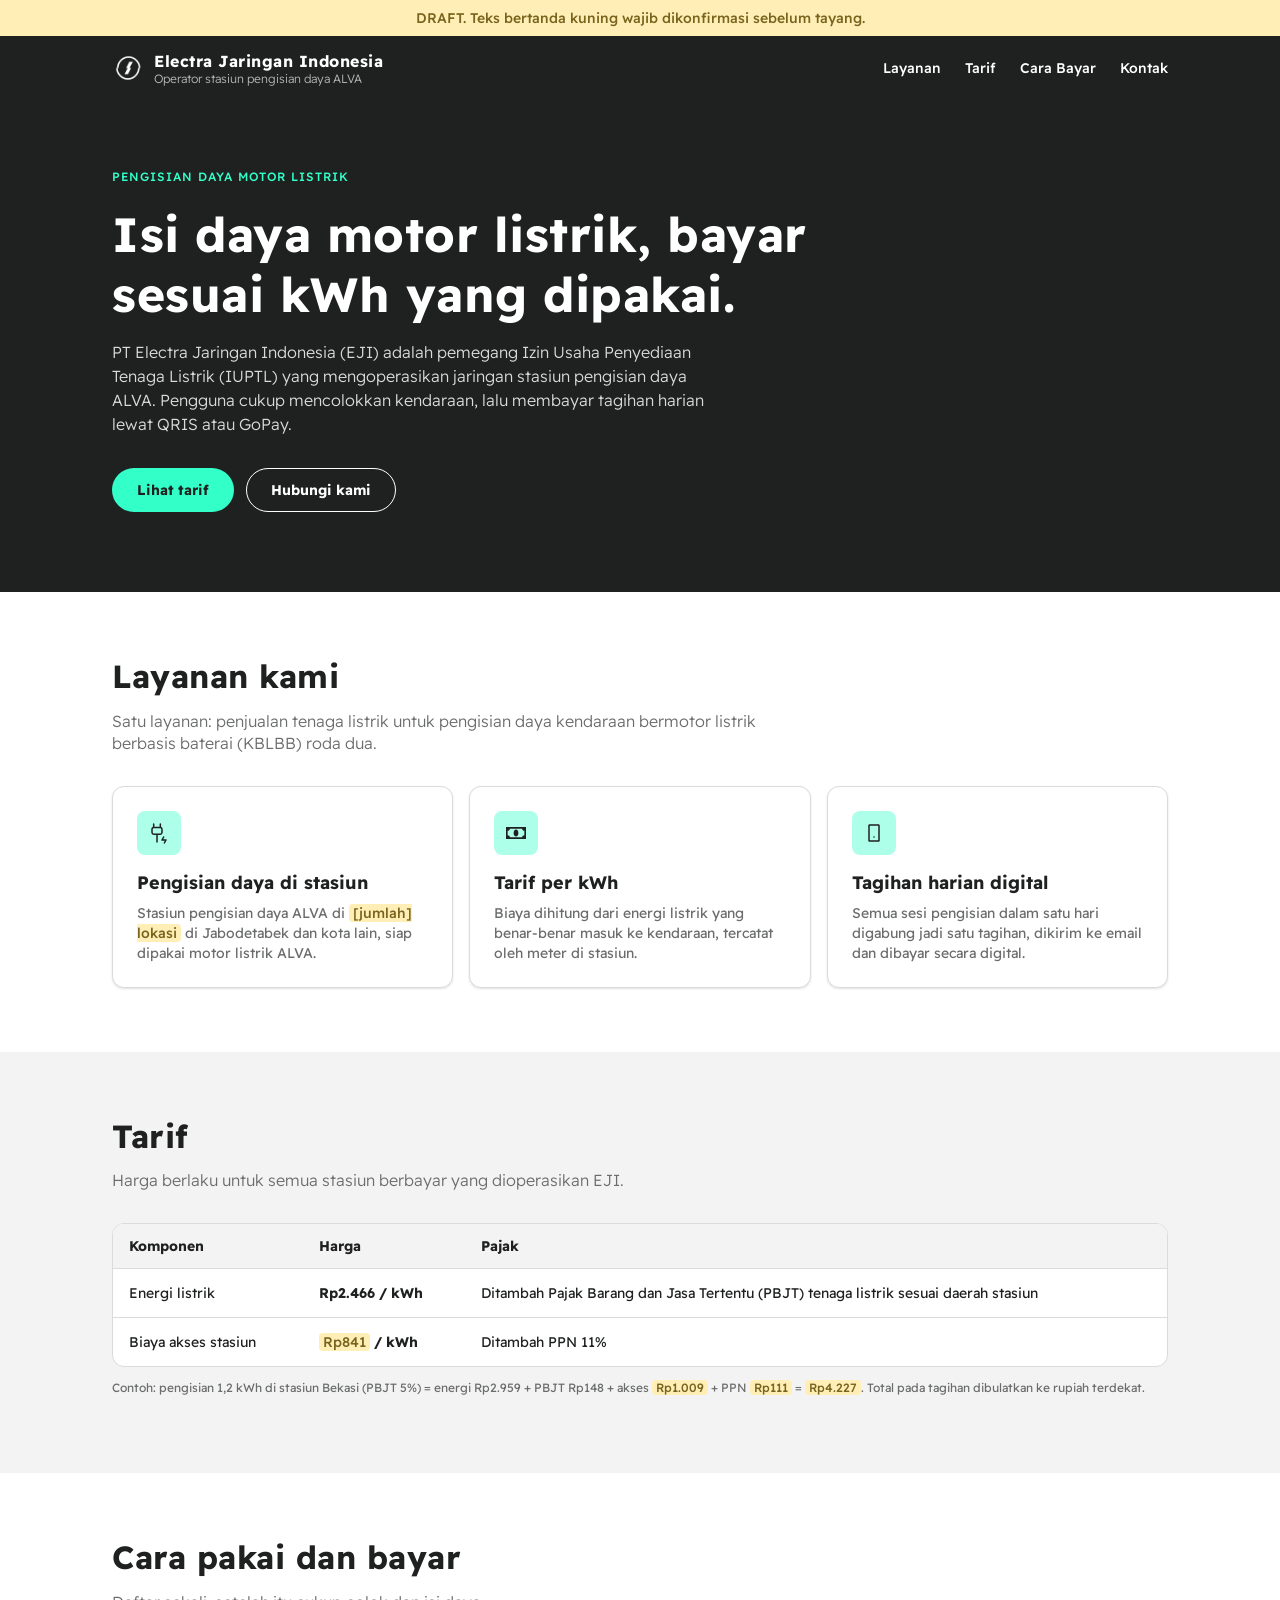
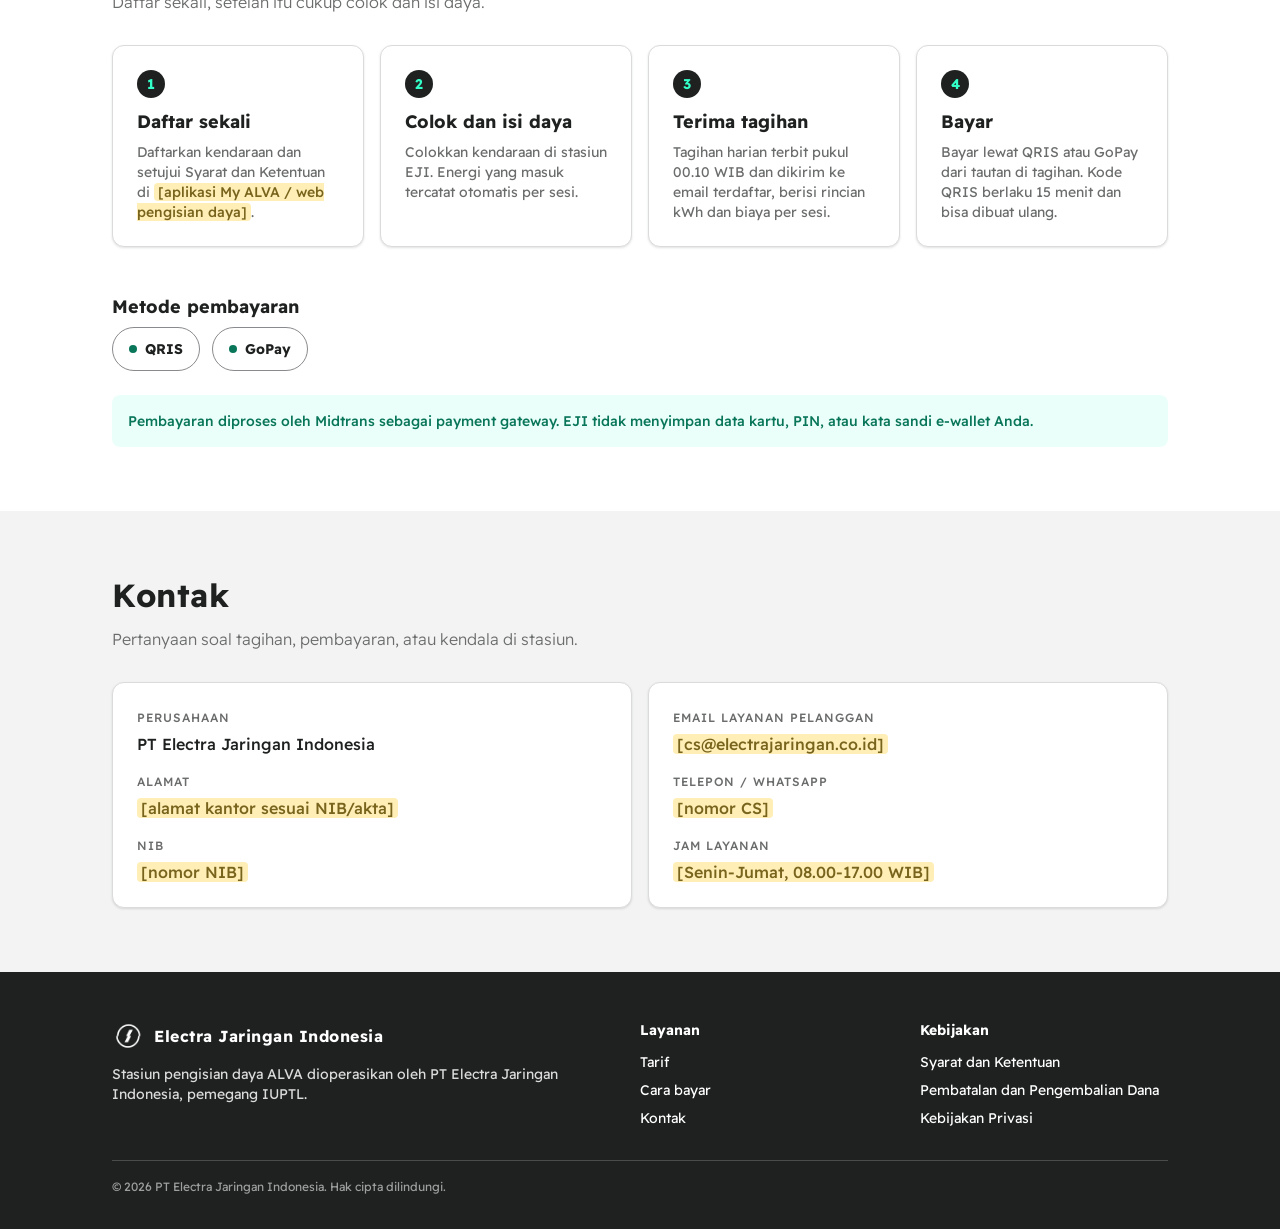
==== index.html @ fea7c3ce "Draft website PT Electra Jaringan Indonesia (static, ALVA Design System v2)" ====
<!doctype html>
<html lang="id">
<head>
<meta charset="utf-8">
<meta name="viewport" content="width=device-width, initial-scale=1">
<meta name="robots" content="noindex, nofollow">
<title>PT Electra Jaringan Indonesia | Pengisian Daya Motor Listrik</title>
<meta name="description" content="PT Electra Jaringan Indonesia mengoperasikan jaringan stasiun pengisian daya motor listrik ALVA. Tarif per kWh, pembayaran QRIS dan GoPay.">
<link rel="icon" href="assets/logo-alva-black.png">
<link rel="stylesheet" href="assets/style.css">
</head>
<body>

<div class="draft-banner">DRAFT. Teks bertanda kuning wajib dikonfirmasi sebelum tayang.</div>

<header class="site-header">
  <div class="wrap">
    <a class="brand" href="index.html">
      <img src="assets/logo-alva-white.png" alt="">
      <span>Electra Jaringan Indonesia<small>Operator stasiun pengisian daya ALVA</small></span>
    </a>
    <nav class="nav" aria-label="Navigasi utama">
      <a href="#layanan">Layanan</a>
      <a href="#tarif">Tarif</a>
      <a href="#cara-bayar">Cara Bayar</a>
      <a href="#kontak">Kontak</a>
    </nav>
  </div>
</header>

<main>
  <section class="hero">
    <div class="wrap">
      <span class="eyebrow">Pengisian daya motor listrik</span>
      <h1>Isi daya motor listrik, bayar sesuai kWh yang dipakai.</h1>
      <p>PT Electra Jaringan Indonesia (EJI) adalah pemegang Izin Usaha Penyediaan Tenaga Listrik (IUPTL) yang mengoperasikan jaringan stasiun pengisian daya ALVA. Pengguna cukup mencolokkan kendaraan, lalu membayar tagihan harian lewat QRIS atau GoPay.</p>
      <div class="actions">
        <a class="btn btn-app" href="#tarif">Lihat tarif</a>
        <a class="btn btn-ghost" href="#kontak">Hubungi kami</a>
      </div>
    </div>
  </section>

  <section id="layanan">
    <div class="wrap">
      <div class="section-head">
        <h2>Layanan kami</h2>
        <p class="lead">Satu layanan: penjualan tenaga listrik untuk pengisian daya kendaraan bermotor listrik berbasis baterai (KBLBB) roda dua.</p>
      </div>
      <div class="grid grid-3">
        <div class="card">
          <div class="icon"><img src="assets/ev-plug-charging.svg" alt=""></div>
          <h3>Pengisian daya di stasiun</h3>
          <p>Stasiun pengisian daya ALVA di <span class="todo">[jumlah] lokasi</span> di Jabodetabek dan kota lain, siap dipakai motor listrik ALVA.</p>
        </div>
        <div class="card">
          <div class="icon"><img src="assets/Money.svg" alt=""></div>
          <h3>Tarif per kWh</h3>
          <p>Biaya dihitung dari energi listrik yang benar-benar masuk ke kendaraan, tercatat oleh meter di stasiun.</p>
        </div>
        <div class="card">
          <div class="icon"><img src="assets/smartphone-device.svg" alt=""></div>
          <h3>Tagihan harian digital</h3>
          <p>Semua sesi pengisian dalam satu hari digabung jadi satu tagihan, dikirim ke email dan dibayar secara digital.</p>
        </div>
      </div>
    </div>
  </section>

  <section id="tarif" class="alt">
    <div class="wrap">
      <div class="section-head">
        <h2>Tarif</h2>
        <p class="lead">Harga berlaku untuk semua stasiun berbayar yang dioperasikan EJI.</p>
      </div>
      <div class="table-wrap">
        <table>
          <thead>
            <tr><th>Komponen</th><th>Harga</th><th>Pajak</th></tr>
          </thead>
          <tbody>
            <tr>
              <td>Energi listrik</td>
              <td class="price">Rp2.466 / kWh</td>
              <td>Ditambah Pajak Barang dan Jasa Tertentu (PBJT) tenaga listrik sesuai daerah stasiun</td>
            </tr>
            <tr>
              <td>Biaya akses stasiun</td>
              <td class="price"><span class="todo">Rp841</span> / kWh</td>
              <td>Ditambah PPN 11%</td>
            </tr>
          </tbody>
        </table>
      </div>
      <p class="note">Contoh: pengisian 1,2 kWh di stasiun Bekasi (PBJT 5%) = energi Rp2.959 + PBJT Rp148 + akses <span class="todo">Rp1.009</span> + PPN <span class="todo">Rp111</span> = <span class="todo">Rp4.227</span>. Total pada tagihan dibulatkan ke rupiah terdekat.</p>
    </div>
  </section>

  <section id="cara-bayar">
    <div class="wrap">
      <div class="section-head">
        <h2>Cara pakai dan bayar</h2>
        <p class="lead">Daftar sekali, setelah itu cukup colok dan isi daya.</p>
      </div>
      <div class="grid grid-4">
        <div class="card">
          <span class="step-no">1</span>
          <h3>Daftar sekali</h3>
          <p>Daftarkan kendaraan dan setujui Syarat dan Ketentuan di <span class="todo">[aplikasi My ALVA / web pengisian daya]</span>.</p>
        </div>
        <div class="card">
          <span class="step-no">2</span>
          <h3>Colok dan isi daya</h3>
          <p>Colokkan kendaraan di stasiun EJI. Energi yang masuk tercatat otomatis per sesi.</p>
        </div>
        <div class="card">
          <span class="step-no">3</span>
          <h3>Terima tagihan</h3>
          <p>Tagihan harian terbit pukul 00.10 WIB dan dikirim ke email terdaftar, berisi rincian kWh dan biaya per sesi.</p>
        </div>
        <div class="card">
          <span class="step-no">4</span>
          <h3>Bayar</h3>
          <p>Bayar lewat QRIS atau GoPay dari tautan di tagihan. Kode QRIS berlaku 15 menit dan bisa dibuat ulang.</p>
        </div>
      </div>

      <h3 style="margin-top:48px">Metode pembayaran</h3>
      <div class="pay-list" aria-label="Metode pembayaran yang diterima">
        <span class="pay">QRIS</span>
        <span class="pay">GoPay</span>
      </div>
      <div class="inline-message">Pembayaran diproses oleh Midtrans sebagai payment gateway. EJI tidak menyimpan data kartu, PIN, atau kata sandi e-wallet Anda.</div>
    </div>
  </section>

  <section id="kontak" class="alt contact">
    <div class="wrap">
      <div class="section-head">
        <h2>Kontak</h2>
        <p class="lead">Pertanyaan soal tagihan, pembayaran, atau kendala di stasiun.</p>
      </div>
      <div class="grid grid-2">
        <div class="card">
          <dl>
            <div><dt>Perusahaan</dt><dd>PT Electra Jaringan Indonesia</dd></div>
            <div><dt>Alamat</dt><dd><span class="todo">[alamat kantor sesuai NIB/akta]</span></dd></div>
            <div><dt>NIB</dt><dd><span class="todo">[nomor NIB]</span></dd></div>
          </dl>
        </div>
        <div class="card">
          <dl>
            <div><dt>Email layanan pelanggan</dt><dd><span class="todo">[cs@electrajaringan.co.id]</span></dd></div>
            <div><dt>Telepon / WhatsApp</dt><dd><span class="todo">[nomor CS]</span></dd></div>
            <div><dt>Jam layanan</dt><dd><span class="todo">[Senin-Jumat, 08.00-17.00 WIB]</span></dd></div>
          </dl>
        </div>
      </div>
    </div>
  </section>
</main>

<footer class="site-footer">
  <div class="wrap">
    <div class="footer-grid">
      <div>
        <a class="brand" href="index.html"><img src="assets/logo-alva-white.png" alt=""><span>Electra Jaringan Indonesia</span></a>
        <p style="margin-top:12px">Stasiun pengisian daya ALVA dioperasikan oleh PT Electra Jaringan Indonesia, pemegang IUPTL.</p>
      </div>
      <div>
        <div class="footer-title">Layanan</div>
        <ul>
          <li><a href="#tarif">Tarif</a></li>
          <li><a href="#cara-bayar">Cara bayar</a></li>
          <li><a href="#kontak">Kontak</a></li>
        </ul>
      </div>
      <div>
        <div class="footer-title">Kebijakan</div>
        <ul>
          <li><a href="syarat-ketentuan.html">Syarat dan Ketentuan</a></li>
          <li><a href="syarat-ketentuan.html#refund">Pembatalan dan Pengembalian Dana</a></li>
          <li><a href="kebijakan-privasi.html">Kebijakan Privasi</a></li>
        </ul>
      </div>
    </div>
    <div class="copyright">&copy; 2026 PT Electra Jaringan Indonesia. Hak cipta dilindungi.</div>
  </div>
</footer>

</body>
</html>
---- assets/style.css ----
/* Token dari ALVA Design System v2 (dgtl-alv/alva-design-system, DESIGN.md) */
@import url("https://fonts.googleapis.com/css2?family=Readex+Pro:wght@300;400;500;700&display=swap");

:root {
  --text-primary: #1F2120;
  --text-secondary: #6B6C6C;
  --text-inverse: #FFFFFF;
  --text-brand-secondary: #09765A;
  --text-info: #435CCE;
  --bg-primary: #FFFFFF;
  --bg-secondary: #F3F3F3;
  --bg-tertiary: #EDEDED;
  --bg-brand: #33FFC9;
  --bg-brand-tertiary: #ADFFE9;
  --bg-dark: #1F2120;
  --bg-success-subtle: #EBFFFA;
  --bg-warning: #FFEFB6;
  --ink-warning: #79641D;
  --border-primary: #898A8D;
  --border-subtle: #DBDBDB;
  --border-focus: #06C08F;
  --btn-primary: #016248;
  --radius-sm: 4px;
  --radius-md: 8px;
  --radius-lg: 12px;
  --radius-xl: 16px;
  --radius-full: 999px;
  --shadow-100: 0 1px 3px rgb(31 33 32 / 8%), 0 1px 2px rgb(31 33 32 / 6%);
  --font-ui: "Made Outer Sans", "Readex Pro", system-ui, -apple-system, "Segoe UI", sans-serif;
  --font-read: "Readex Pro", system-ui, -apple-system, "Segoe UI", sans-serif;
  --wrap: 1120px;
}

* { box-sizing: border-box; }
html { scroll-behavior: smooth; color-scheme: light; }
body { margin: 0; background: var(--bg-primary); color: var(--text-primary); font-family: var(--font-ui); font-size: 16px; line-height: 22px; font-weight: 400; }
img { max-width: 100%; display: block; }
a { color: var(--text-info); }
a:focus-visible, button:focus-visible { outline: 3px solid var(--border-focus); outline-offset: 2px; box-shadow: 0 0 0 5px var(--text-primary); }
.wrap { max-width: var(--wrap); margin: 0 auto; padding: 0 16px; }
@media (min-width: 768px) { .wrap { padding: 0 32px; } }

/* Draft marker: isian yang wajib dikonfirmasi sebelum tayang */
.todo { background: var(--bg-warning); color: var(--ink-warning); border-radius: var(--radius-sm); padding: 0 4px; font-weight: 500; }
.draft-banner { background: var(--bg-warning); color: var(--ink-warning); font-size: 14px; line-height: 20px; text-align: center; padding: 8px 16px; font-weight: 500; }

/* Header */
.site-header { position: sticky; top: 0; z-index: 10; background: var(--bg-dark); color: var(--text-inverse); }
.site-header .wrap { display: flex; align-items: center; justify-content: space-between; min-height: 64px; gap: 16px; }
.brand { display: flex; align-items: center; gap: 10px; color: var(--text-inverse); text-decoration: none; font-weight: 700; font-size: 16px; letter-spacing: 0.5px; }
.brand img { width: 32px; height: 32px; }
.brand small { display: block; font-weight: 300; font-size: 12px; line-height: 14px; color: #B6B7B7; letter-spacing: 0; }
.nav { display: none; gap: 24px; }
.nav a { color: var(--text-inverse); text-decoration: none; font-size: 14px; font-weight: 500; }
.nav a:hover { color: var(--bg-brand); }
@media (min-width: 900px) { .nav { display: flex; } }

/* Buttons (pill, per Button page) */
.btn { display: inline-flex; align-items: center; justify-content: center; min-height: 44px; padding: 0 24px; border-radius: var(--radius-full); font-family: var(--font-ui); font-size: 14px; font-weight: 700; line-height: 16px; text-decoration: none; border: 1px solid transparent; }
.btn-app { background: var(--bg-brand); color: var(--text-primary); }
.btn-app:hover { background: #85FFDE; }
.btn-primary { background: var(--btn-primary); color: var(--text-inverse); }
.btn-ghost { background: transparent; color: var(--text-inverse); border-color: var(--text-inverse); }

/* Hero */
.hero { background: var(--bg-dark); color: var(--text-inverse); padding: 64px 0 80px; }
.eyebrow { display: inline-block; font-size: 12px; font-weight: 500; letter-spacing: 1px; text-transform: uppercase; color: var(--bg-brand); margin-bottom: 16px; }
.hero h1 { font-size: clamp(32px, 6vw, 48px); line-height: 1.25; font-weight: 700; letter-spacing: 0.5px; margin: 0 0 16px; max-width: 760px; }
.hero p { font-size: 16px; line-height: 24px; font-weight: 300; color: #DBDBDB; max-width: 620px; margin: 0 0 32px; }
.hero .actions { display: flex; flex-wrap: wrap; gap: 12px; }

/* Sections */
section { padding: 64px 0; }
section.alt { background: var(--bg-secondary); }
.section-head { max-width: 680px; margin-bottom: 32px; }
h2 { font-size: clamp(24px, 4vw, 32px); line-height: 1.3; font-weight: 700; letter-spacing: 0.5px; margin: 0 0 12px; }
h3 { font-size: 18px; line-height: 24px; font-weight: 700; margin: 0 0 8px; }
.lead { color: var(--text-secondary); font-weight: 300; margin: 0; }

.grid { display: grid; gap: 16px; }
@media (min-width: 768px) { .grid-2 { grid-template-columns: repeat(2, 1fr); } .grid-3 { grid-template-columns: repeat(3, 1fr); } .grid-4 { grid-template-columns: repeat(4, 1fr); } }

.card { background: var(--bg-primary); border: 1px solid var(--border-subtle); border-radius: var(--radius-lg); padding: 24px; box-shadow: var(--shadow-100); }
.card p { color: var(--text-secondary); margin: 0; font-size: 14px; line-height: 20px; }
.icon { width: 44px; height: 44px; border-radius: var(--radius-md); background: var(--bg-brand-tertiary); display: grid; place-items: center; margin-bottom: 16px; }
.icon img { width: 24px; height: 24px; }
.step-no { display: inline-grid; place-items: center; width: 28px; height: 28px; border-radius: var(--radius-full); background: var(--bg-dark); color: var(--bg-brand); font-size: 14px; font-weight: 700; margin-bottom: 12px; }

/* Price table (DataTable spec) */
.table-wrap { overflow-x: auto; border: 1px solid var(--border-subtle); border-radius: var(--radius-lg); background: var(--bg-primary); }
table { width: 100%; border-collapse: collapse; font-size: 14px; line-height: 20px; }
@media (max-width: 600px) { th, td { padding: 12px 10px; } td.price { white-space: normal; } }
th { background: var(--bg-secondary); text-align: left; font-weight: 700; padding: 12px 16px; }
td { padding: 14px 16px; border-top: 1px solid var(--border-subtle); vertical-align: top; }
td.price { font-weight: 700; white-space: nowrap; }
.note { font-size: 12px; line-height: 18px; color: var(--text-secondary); margin-top: 12px; }

/* Payment chips (Tag spec) */
.pay-list { display: flex; flex-wrap: wrap; gap: 12px; }
.pay { display: inline-flex; align-items: center; gap: 8px; padding: 10px 16px; border-radius: var(--radius-full); background: var(--bg-primary); border: 1px solid var(--border-primary); font-size: 14px; font-weight: 700; }
.pay::before { content: ""; width: 8px; height: 8px; border-radius: 50%; background: var(--text-brand-secondary); }

.inline-message { background: var(--bg-success-subtle); color: var(--text-brand-secondary); border-radius: var(--radius-md); padding: 16px; font-size: 14px; line-height: 20px; font-weight: 500; margin-top: 24px; }

/* Contact */
.contact dl { margin: 0; display: grid; gap: 16px; }
.contact dt { font-size: 12px; text-transform: uppercase; letter-spacing: 1px; color: var(--text-secondary); font-weight: 500; }
.contact dd { margin: 4px 0 0; font-weight: 500; }

/* Footer */
.site-footer { background: var(--bg-dark); color: #DBDBDB; padding: 48px 0 32px; font-size: 14px; line-height: 20px; }
.site-footer a { color: var(--text-inverse); text-decoration: none; }
.site-footer a:hover { color: var(--bg-brand); }
.footer-grid { display: grid; gap: 32px; }
@media (min-width: 768px) { .footer-grid { grid-template-columns: 2fr 1fr 1fr; } }
.footer-grid ul { list-style: none; padding: 0; margin: 0; display: grid; gap: 8px; }
.footer-title { color: var(--text-inverse); font-weight: 700; margin-bottom: 12px; }
.copyright { border-top: 1px solid #4A4B4B; margin-top: 32px; padding-top: 16px; font-size: 12px; color: #9E9F9F; }

/* Legal pages: Readex Pro untuk teks panjang (aturan DS) */
.legal { padding: 48px 0 64px; }
.legal .doc { max-width: 760px; font-family: var(--font-read); }
.legal h1 { font-family: var(--font-ui); font-size: clamp(28px, 5vw, 40px); line-height: 1.25; margin: 0 0 8px; }
.legal h2 { font-family: var(--font-ui); font-size: 20px; margin: 32px 0 8px; }
.legal p, .legal li { color: var(--text-primary); font-size: 16px; line-height: 26px; }
.legal .meta { color: var(--text-secondary); font-size: 14px; margin-bottom: 24px; }
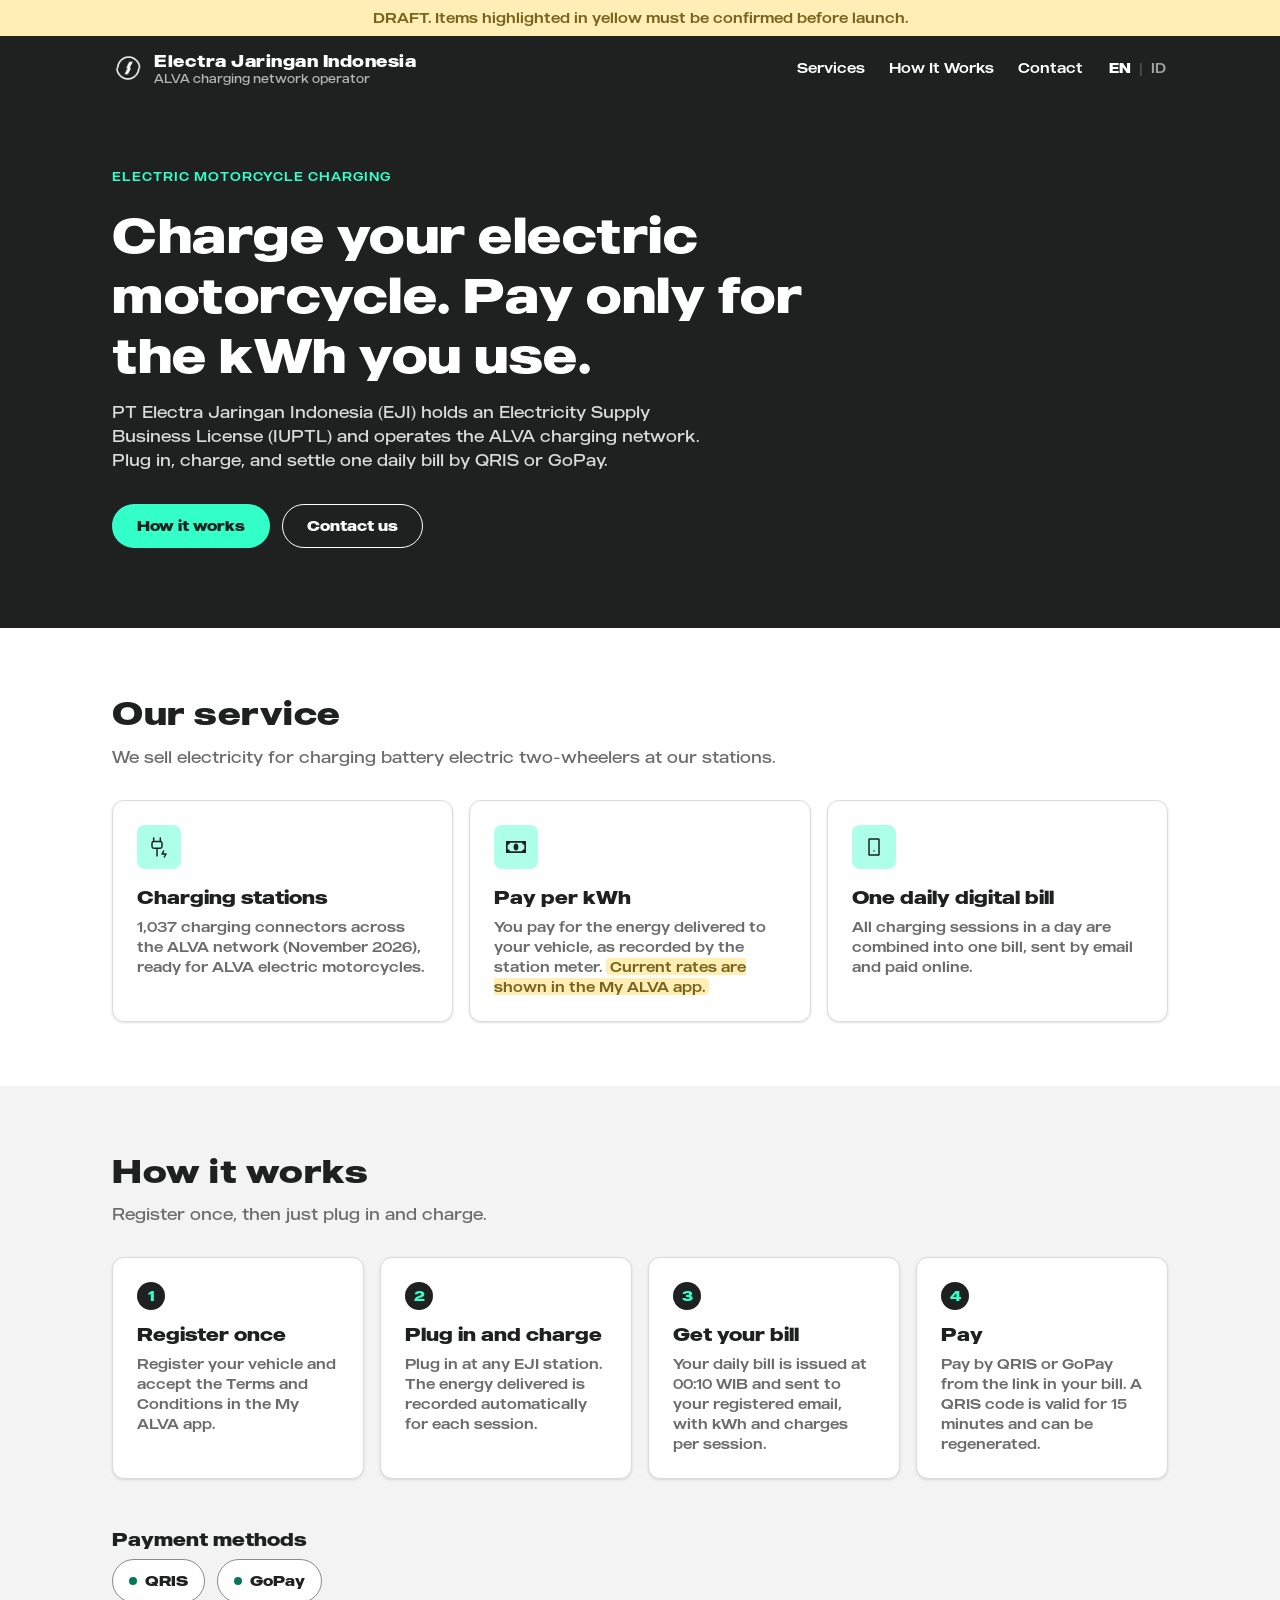
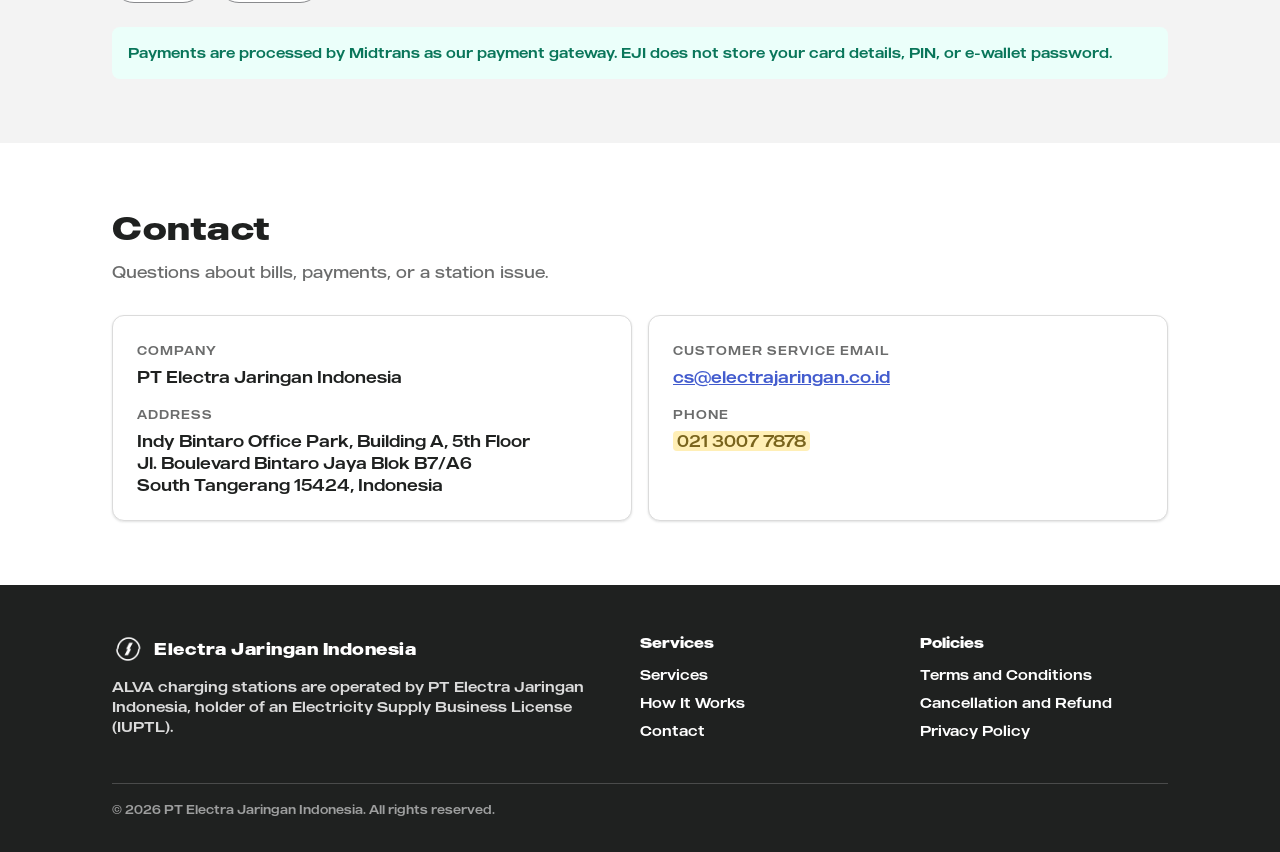
==== commit 22ac47b2: "English default + /id, MADE Outer Sans, remove rates and NIB, My ALVA registration, ALVA head office" ====
--- a/index.html
+++ b/index.html
@@ -1,160 +1,113 @@
 <!doctype html>
-<html lang="id">
+<html lang="en">
 <head>
 <meta charset="utf-8">
 <meta name="viewport" content="width=device-width, initial-scale=1">
 <meta name="robots" content="noindex, nofollow">
-<title>PT Electra Jaringan Indonesia | Pengisian Daya Motor Listrik</title>
-<meta name="description" content="PT Electra Jaringan Indonesia mengoperasikan jaringan stasiun pengisian daya motor listrik ALVA. Tarif per kWh, pembayaran QRIS dan GoPay.">
+<title>PT Electra Jaringan Indonesia | Electric Motorcycle Charging</title>
+<meta name="description" content="PT Electra Jaringan Indonesia operates the ALVA charging network for electric motorcycles. Pay per kWh by QRIS or GoPay.">
 <link rel="icon" href="assets/logo-alva-black.png">
 <link rel="stylesheet" href="assets/style.css">
 </head>
 <body>
 
-<div class="draft-banner">DRAFT. Teks bertanda kuning wajib dikonfirmasi sebelum tayang.</div>
+<div class="draft-banner">DRAFT. Items highlighted in yellow must be confirmed before launch.</div>
 
 <header class="site-header">
   <div class="wrap">
     <a class="brand" href="index.html">
       <img src="assets/logo-alva-white.png" alt="">
-      <span>Electra Jaringan Indonesia<small>Operator stasiun pengisian daya ALVA</small></span>
+      <span>Electra Jaringan Indonesia<small>ALVA charging network operator</small></span>
     </a>
-    <nav class="nav" aria-label="Navigasi utama">
-      <a href="#layanan">Layanan</a>
-      <a href="#tarif">Tarif</a>
-      <a href="#cara-bayar">Cara Bayar</a>
-      <a href="#kontak">Kontak</a>
-    </nav>
+    <div class="header-right">
+      <nav class="nav" aria-label="Main">
+      <a href="index.html#services">Services</a>
+      <a href="index.html#how-it-works">How It Works</a>
+      <a href="index.html#contact">Contact</a>
+      </nav>
+      <div class="lang" aria-label="Language">
+        <a href="index.html" hreflang="en" aria-current="true">EN</a><span>|</span><a href="id/index.html" hreflang="id" aria-current="false">ID</a>
+      </div>
+    </div>
   </div>
 </header>
 
 <main>
   <section class="hero">
     <div class="wrap">
-      <span class="eyebrow">Pengisian daya motor listrik</span>
-      <h1>Isi daya motor listrik, bayar sesuai kWh yang dipakai.</h1>
-      <p>PT Electra Jaringan Indonesia (EJI) adalah pemegang Izin Usaha Penyediaan Tenaga Listrik (IUPTL) yang mengoperasikan jaringan stasiun pengisian daya ALVA. Pengguna cukup mencolokkan kendaraan, lalu membayar tagihan harian lewat QRIS atau GoPay.</p>
+      <span class="eyebrow">Electric motorcycle charging</span>
+      <h1>Charge your electric motorcycle. Pay only for the kWh you use.</h1>
+      <p>PT Electra Jaringan Indonesia (EJI) holds an Electricity Supply Business License (IUPTL) and operates the ALVA charging network. Plug in, charge, and settle one daily bill by QRIS or GoPay.</p>
       <div class="actions">
-        <a class="btn btn-app" href="#tarif">Lihat tarif</a>
-        <a class="btn btn-ghost" href="#kontak">Hubungi kami</a>
+        <a class="btn btn-app" href="#how-it-works">How it works</a>
+        <a class="btn btn-ghost" href="#contact">Contact us</a>
       </div>
     </div>
   </section>
 
-  <section id="layanan">
+  <section id="services">
     <div class="wrap">
       <div class="section-head">
-        <h2>Layanan kami</h2>
-        <p class="lead">Satu layanan: penjualan tenaga listrik untuk pengisian daya kendaraan bermotor listrik berbasis baterai (KBLBB) roda dua.</p>
+        <h2>Our service</h2>
+        <p class="lead">We sell electricity for charging battery electric two-wheelers at our stations.</p>
       </div>
       <div class="grid grid-3">
         <div class="card">
           <div class="icon"><img src="assets/ev-plug-charging.svg" alt=""></div>
-          <h3>Pengisian daya di stasiun</h3>
-          <p>Stasiun pengisian daya ALVA di <span class="todo">[jumlah] lokasi</span> di Jabodetabek dan kota lain, siap dipakai motor listrik ALVA.</p>
+          <h3>Charging stations</h3>
+          <p>1,037 charging connectors across the ALVA network (November 2026), ready for ALVA electric motorcycles.</p>
         </div>
         <div class="card">
           <div class="icon"><img src="assets/Money.svg" alt=""></div>
-          <h3>Tarif per kWh</h3>
-          <p>Biaya dihitung dari energi listrik yang benar-benar masuk ke kendaraan, tercatat oleh meter di stasiun.</p>
+          <h3>Pay per kWh</h3>
+          <p>You pay for the energy delivered to your vehicle, as recorded by the station meter. <span class="todo">Current rates are shown in the My ALVA app.</span></p>
         </div>
         <div class="card">
           <div class="icon"><img src="assets/smartphone-device.svg" alt=""></div>
-          <h3>Tagihan harian digital</h3>
-          <p>Semua sesi pengisian dalam satu hari digabung jadi satu tagihan, dikirim ke email dan dibayar secara digital.</p>
+          <h3>One daily digital bill</h3>
+          <p>All charging sessions in a day are combined into one bill, sent by email and paid online.</p>
         </div>
       </div>
     </div>
   </section>
 
-  <section id="tarif" class="alt">
+  <section id="how-it-works" class="alt">
     <div class="wrap">
       <div class="section-head">
-        <h2>Tarif</h2>
-        <p class="lead">Harga berlaku untuk semua stasiun berbayar yang dioperasikan EJI.</p>
+        <h2>How it works</h2>
+        <p class="lead">Register once, then just plug in and charge.</p>
       </div>
-      <div class="table-wrap">
-        <table>
-          <thead>
-            <tr><th>Komponen</th><th>Harga</th><th>Pajak</th></tr>
-          </thead>
-          <tbody>
-            <tr>
-              <td>Energi listrik</td>
-              <td class="price">Rp2.466 / kWh</td>
-              <td>Ditambah Pajak Barang dan Jasa Tertentu (PBJT) tenaga listrik sesuai daerah stasiun</td>
-            </tr>
-            <tr>
-              <td>Biaya akses stasiun</td>
-              <td class="price"><span class="todo">Rp841</span> / kWh</td>
-              <td>Ditambah PPN 11%</td>
-            </tr>
-          </tbody>
-        </table>
+      <div class="grid grid-4">
+        <div class="card"><span class="step-no">1</span><h3>Register once</h3><p>Register your vehicle and accept the Terms and Conditions in the My ALVA app.</p></div>
+        <div class="card"><span class="step-no">2</span><h3>Plug in and charge</h3><p>Plug in at any EJI station. The energy delivered is recorded automatically for each session.</p></div>
+        <div class="card"><span class="step-no">3</span><h3>Get your bill</h3><p>Your daily bill is issued at 00:10 WIB and sent to your registered email, with kWh and charges per session.</p></div>
+        <div class="card"><span class="step-no">4</span><h3>Pay</h3><p>Pay by QRIS or GoPay from the link in your bill. A QRIS code is valid for 15 minutes and can be regenerated.</p></div>
       </div>
-      <p class="note">Contoh: pengisian 1,2 kWh di stasiun Bekasi (PBJT 5%) = energi Rp2.959 + PBJT Rp148 + akses <span class="todo">Rp1.009</span> + PPN <span class="todo">Rp111</span> = <span class="todo">Rp4.227</span>. Total pada tagihan dibulatkan ke rupiah terdekat.</p>
+
+      <h3 style="margin-top:48px">Payment methods</h3>
+      <div class="pay-list" aria-label="Accepted payment methods">
+        <span class="pay">QRIS</span>
+        <span class="pay">GoPay</span>
+      </div>
+      <div class="inline-message">Payments are processed by Midtrans as our payment gateway. EJI does not store your card details, PIN, or e-wallet password.</div>
     </div>
   </section>
 
-  <section id="cara-bayar">
+  <section id="contact" class="contact">
     <div class="wrap">
       <div class="section-head">
-        <h2>Cara pakai dan bayar</h2>
-        <p class="lead">Daftar sekali, setelah itu cukup colok dan isi daya.</p>
-      </div>
-      <div class="grid grid-4">
-        <div class="card">
-          <span class="step-no">1</span>
-          <h3>Daftar sekali</h3>
-          <p>Daftarkan kendaraan dan setujui Syarat dan Ketentuan di <span class="todo">[aplikasi My ALVA / web pengisian daya]</span>.</p>
-        </div>
-        <div class="card">
-          <span class="step-no">2</span>
-          <h3>Colok dan isi daya</h3>
-          <p>Colokkan kendaraan di stasiun EJI. Energi yang masuk tercatat otomatis per sesi.</p>
-        </div>
-        <div class="card">
-          <span class="step-no">3</span>
-          <h3>Terima tagihan</h3>
-          <p>Tagihan harian terbit pukul 00.10 WIB dan dikirim ke email terdaftar, berisi rincian kWh dan biaya per sesi.</p>
-        </div>
-        <div class="card">
-          <span class="step-no">4</span>
-          <h3>Bayar</h3>
-          <p>Bayar lewat QRIS atau GoPay dari tautan di tagihan. Kode QRIS berlaku 15 menit dan bisa dibuat ulang.</p>
-        </div>
-      </div>
-
-      <h3 style="margin-top:48px">Metode pembayaran</h3>
-      <div class="pay-list" aria-label="Metode pembayaran yang diterima">
-        <span class="pay">QRIS</span>
-        <span class="pay">GoPay</span>
-      </div>
-      <div class="inline-message">Pembayaran diproses oleh Midtrans sebagai payment gateway. EJI tidak menyimpan data kartu, PIN, atau kata sandi e-wallet Anda.</div>
-    </div>
-  </section>
-
-  <section id="kontak" class="alt contact">
-    <div class="wrap">
-      <div class="section-head">
-        <h2>Kontak</h2>
-        <p class="lead">Pertanyaan soal tagihan, pembayaran, atau kendala di stasiun.</p>
+        <h2>Contact</h2>
+        <p class="lead">Questions about bills, payments, or a station issue.</p>
       </div>
       <div class="grid grid-2">
-        <div class="card">
-          <dl>
-            <div><dt>Perusahaan</dt><dd>PT Electra Jaringan Indonesia</dd></div>
-            <div><dt>Alamat</dt><dd><span class="todo">[alamat kantor sesuai NIB/akta]</span></dd></div>
-            <div><dt>NIB</dt><dd><span class="todo">[nomor NIB]</span></dd></div>
-          </dl>
-        </div>
-        <div class="card">
-          <dl>
-            <div><dt>Email layanan pelanggan</dt><dd><span class="todo">[cs@electrajaringan.co.id]</span></dd></div>
-            <div><dt>Telepon / WhatsApp</dt><dd><span class="todo">[nomor CS]</span></dd></div>
-            <div><dt>Jam layanan</dt><dd><span class="todo">[Senin-Jumat, 08.00-17.00 WIB]</span></dd></div>
-          </dl>
-        </div>
+        <div class="card"><dl>
+          <div><dt>Company</dt><dd>PT Electra Jaringan Indonesia</dd></div>
+          <div><dt>Address</dt><dd>Indy Bintaro Office Park, Building A, 5th Floor<br>Jl. Boulevard Bintaro Jaya Blok B7/A6<br>South Tangerang 15424, Indonesia</dd></div>
+        </dl></div>
+        <div class="card"><dl>
+          <div><dt>Customer service email</dt><dd><a href="mailto:cs@electrajaringan.co.id">cs@electrajaringan.co.id</a></dd></div>
+          <div><dt>Phone</dt><dd><span class="todo">021 3007 7878</span></dd></div>
+        </dl></div>
       </div>
     </div>
   </section>
@@ -165,26 +118,26 @@
     <div class="footer-grid">
       <div>
         <a class="brand" href="index.html"><img src="assets/logo-alva-white.png" alt=""><span>Electra Jaringan Indonesia</span></a>
-        <p style="margin-top:12px">Stasiun pengisian daya ALVA dioperasikan oleh PT Electra Jaringan Indonesia, pemegang IUPTL.</p>
+        <p style="margin-top:12px">ALVA charging stations are operated by PT Electra Jaringan Indonesia, holder of an Electricity Supply Business License (IUPTL).</p>
       </div>
       <div>
-        <div class="footer-title">Layanan</div>
+        <div class="footer-title">Services</div>
         <ul>
-          <li><a href="#tarif">Tarif</a></li>
-          <li><a href="#cara-bayar">Cara bayar</a></li>
-          <li><a href="#kontak">Kontak</a></li>
+          <li><a href="index.html#services">Services</a></li>
+          <li><a href="index.html#how-it-works">How It Works</a></li>
+          <li><a href="index.html#contact">Contact</a></li>
         </ul>
       </div>
       <div>
-        <div class="footer-title">Kebijakan</div>
+        <div class="footer-title">Policies</div>
         <ul>
-          <li><a href="syarat-ketentuan.html">Syarat dan Ketentuan</a></li>
-          <li><a href="syarat-ketentuan.html#refund">Pembatalan dan Pengembalian Dana</a></li>
-          <li><a href="kebijakan-privasi.html">Kebijakan Privasi</a></li>
+          <li><a href="terms.html">Terms and Conditions</a></li>
+          <li><a href="terms.html#refund">Cancellation and Refund</a></li>
+          <li><a href="privacy.html">Privacy Policy</a></li>
         </ul>
       </div>
     </div>
-    <div class="copyright">&copy; 2026 PT Electra Jaringan Indonesia. Hak cipta dilindungi.</div>
+    <div class="copyright">&copy; 2026 PT Electra Jaringan Indonesia. All rights reserved.</div>
   </div>
 </footer>
 
--- a/assets/style.css
+++ b/assets/style.css
@@ -1,5 +1,7 @@
 /* Token dari ALVA Design System v2 (dgtl-alv/alva-design-system, DESIGN.md) */
-@import url("https://fonts.googleapis.com/css2?family=Readex+Pro:wght@300;400;500;700&display=swap");
+@font-face { font-family: "MADE Outer Sans"; src: url("fonts/made_outer_sans_light.otf") format("opentype"); font-weight: 300; font-display: swap; }
+@font-face { font-family: "MADE Outer Sans"; src: url("fonts/made_outer_sans_regular.otf") format("opentype"); font-weight: 400 500; font-display: swap; }
+@font-face { font-family: "MADE Outer Sans"; src: url("fonts/made_outer_sans_bold.otf") format("opentype"); font-weight: 600 800; font-display: swap; }
 
 :root {
   --text-primary: #1F2120;
@@ -26,8 +28,8 @@
   --radius-xl: 16px;
   --radius-full: 999px;
   --shadow-100: 0 1px 3px rgb(31 33 32 / 8%), 0 1px 2px rgb(31 33 32 / 6%);
-  --font-ui: "Made Outer Sans", "Readex Pro", system-ui, -apple-system, "Segoe UI", sans-serif;
-  --font-read: "Readex Pro", system-ui, -apple-system, "Segoe UI", sans-serif;
+  --font-ui: "MADE Outer Sans", system-ui, -apple-system, "Segoe UI", sans-serif;
+  --font-read: "MADE Outer Sans", system-ui, -apple-system, "Segoe UI", sans-serif;
   --wrap: 1120px;
 }
 
@@ -53,6 +55,12 @@
 .nav { display: none; gap: 24px; }
 .nav a { color: var(--text-inverse); text-decoration: none; font-size: 14px; font-weight: 500; }
 .nav a:hover { color: var(--bg-brand); }
+.header-right { display: flex; align-items: center; gap: 24px; }
+.lang { display: flex; align-items: center; gap: 6px; font-size: 13px; font-weight: 500; }
+.lang a { color: #9E9F9F; text-decoration: none; padding: 4px 2px; }
+.lang a[aria-current="true"] { color: var(--text-inverse); font-weight: 700; }
+.lang a:hover { color: var(--bg-brand); }
+.lang span { color: #4A4B4B; }
 @media (min-width: 900px) { .nav { display: flex; } }
 
 /* Buttons (pill, per Button page) */
@@ -122,5 +130,5 @@
 .legal .doc { max-width: 760px; font-family: var(--font-read); }
 .legal h1 { font-family: var(--font-ui); font-size: clamp(28px, 5vw, 40px); line-height: 1.25; margin: 0 0 8px; }
 .legal h2 { font-family: var(--font-ui); font-size: 20px; margin: 32px 0 8px; }
-.legal p, .legal li { color: var(--text-primary); font-size: 16px; line-height: 26px; }
+.legal p, .legal li { color: var(--text-primary); font-size: 16px; line-height: 26px; font-weight: 300; }
 .legal .meta { color: var(--text-secondary); font-size: 14px; margin-bottom: 24px; }
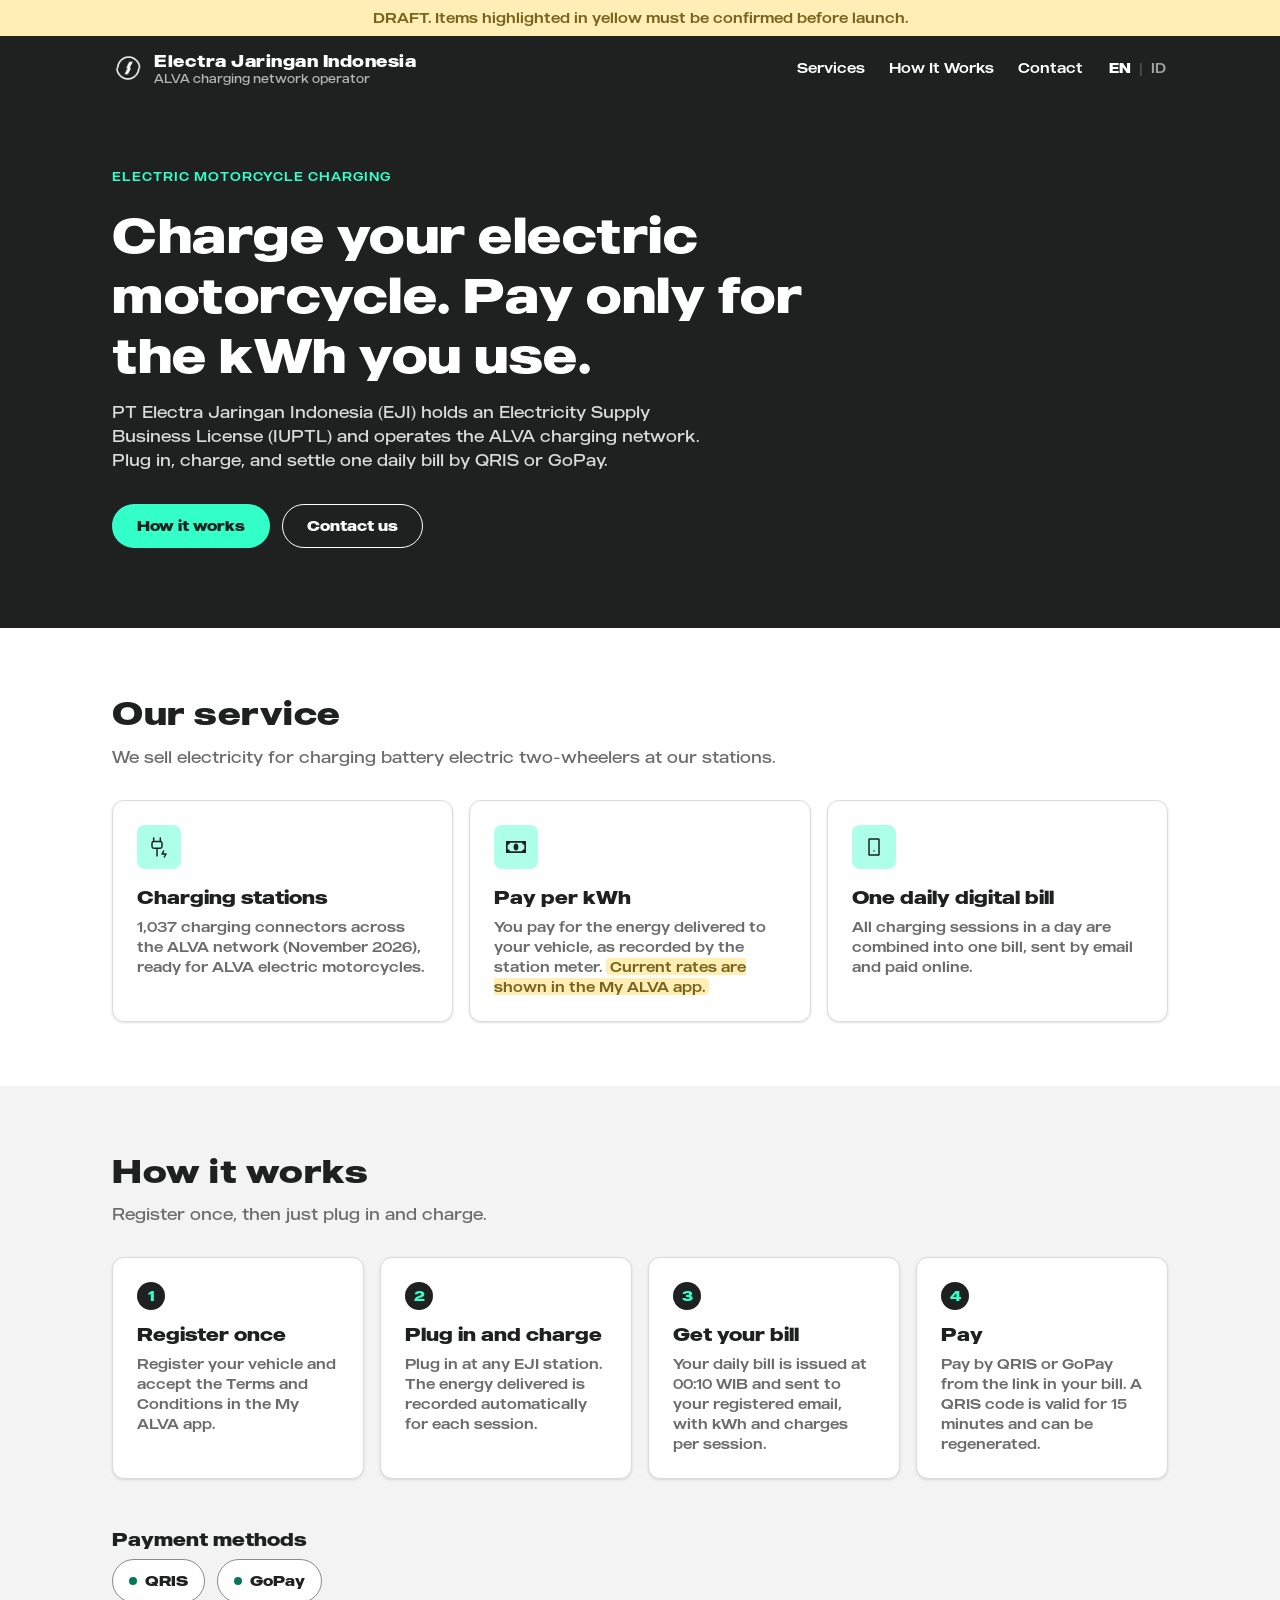
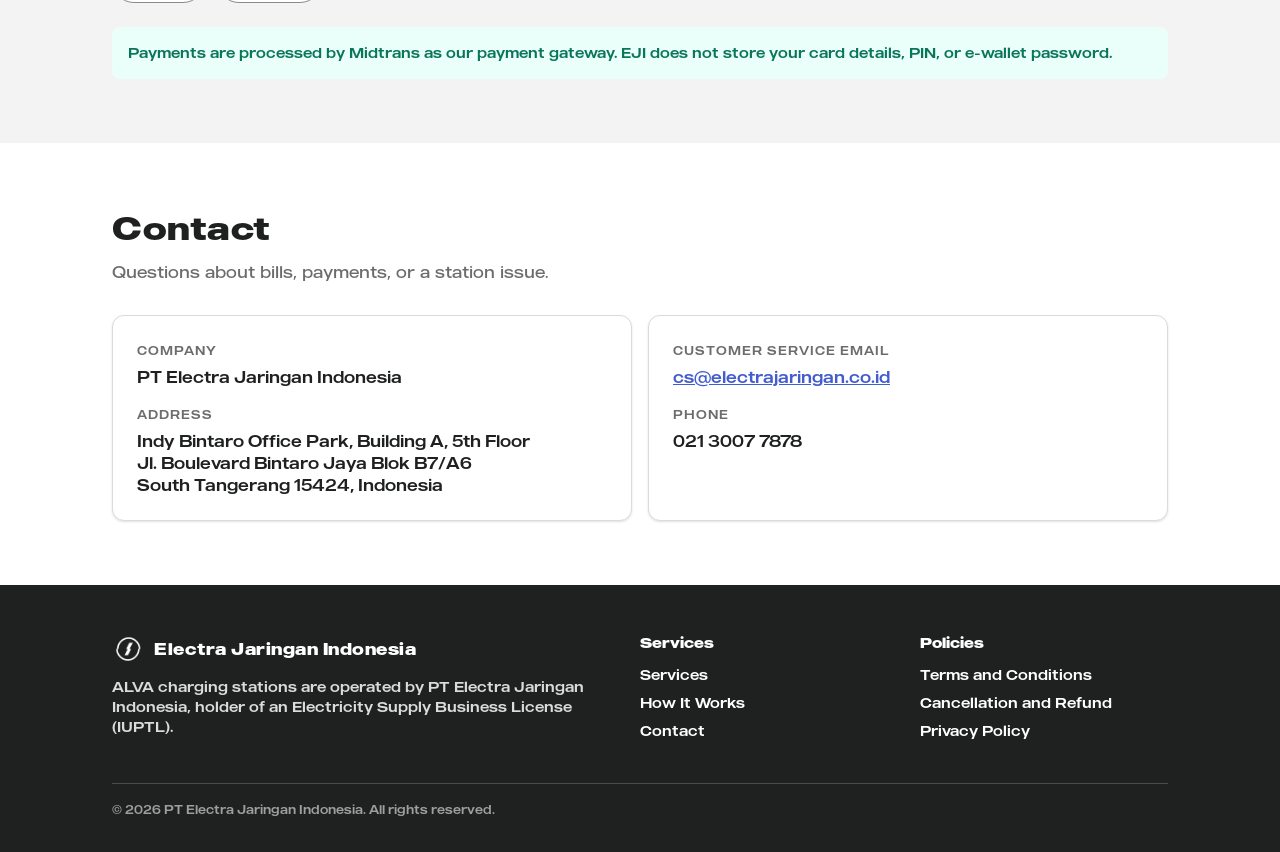
==== commit 6ad323b4: "Confirm phone number; add page generator" ====
--- a/index.html
+++ b/index.html
@@ -106,7 +106,7 @@
         </dl></div>
         <div class="card"><dl>
           <div><dt>Customer service email</dt><dd><a href="mailto:cs@electrajaringan.co.id">cs@electrajaringan.co.id</a></dd></div>
-          <div><dt>Phone</dt><dd><span class="todo">021 3007 7878</span></dd></div>
+          <div><dt>Phone</dt><dd>021 3007 7878</dd></div>
         </dl></div>
       </div>
     </div>
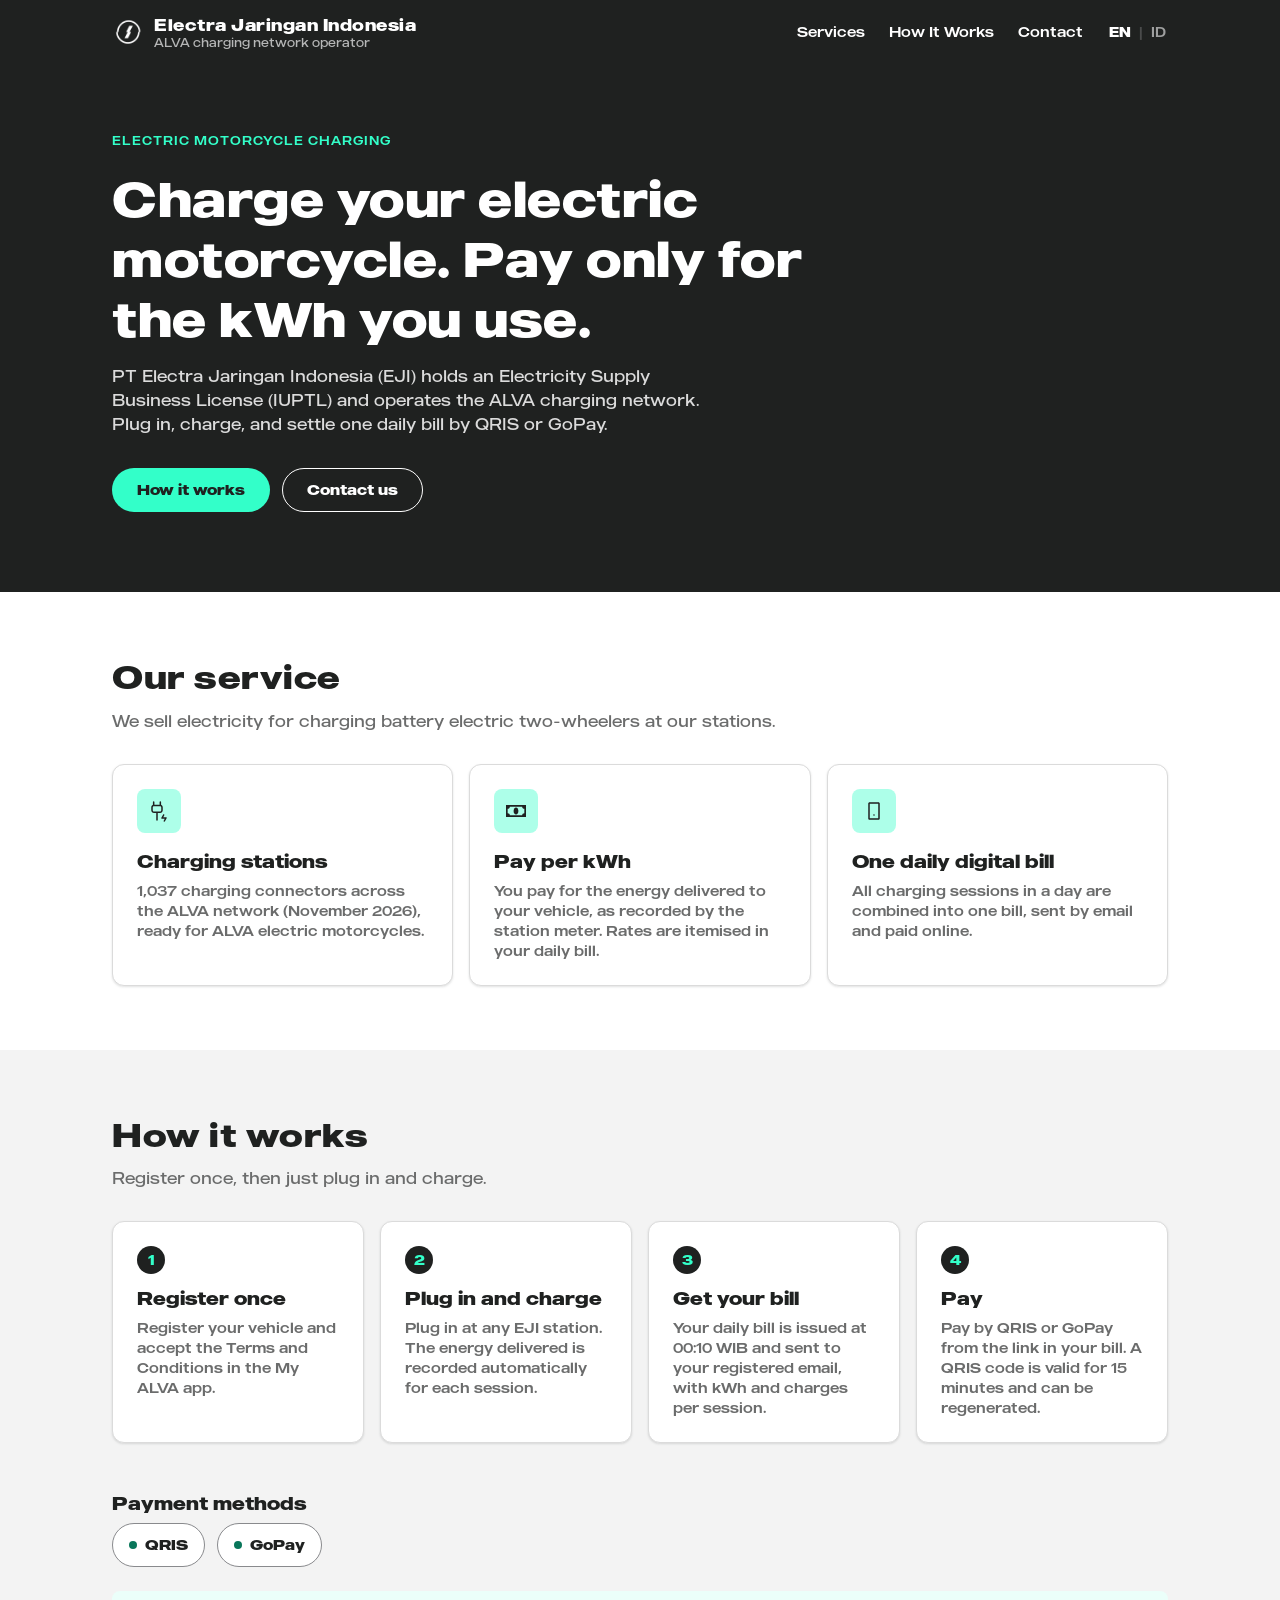
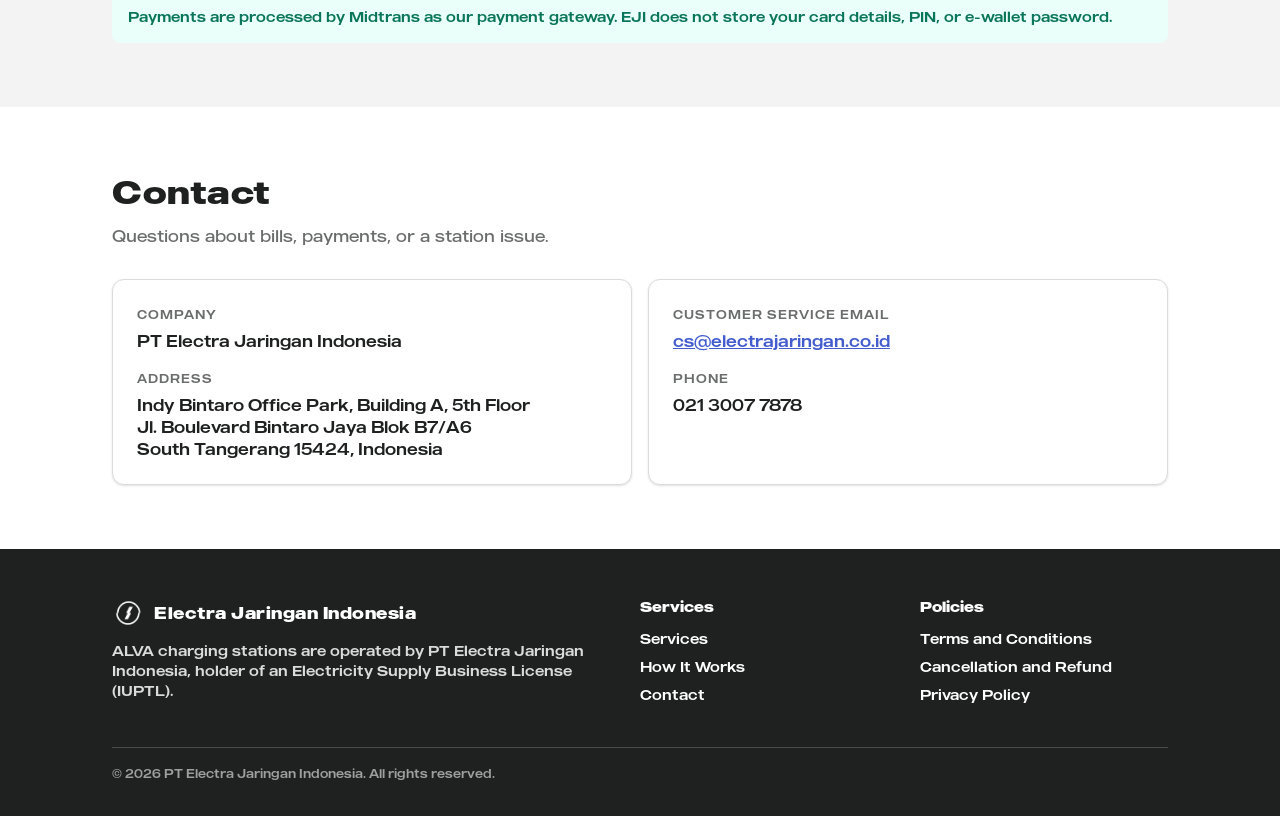
==== commit c0de4b66: "Remove draft banner, placeholders and noindex for Midtrans review" ====
--- a/index.html
+++ b/index.html
@@ -3,15 +3,12 @@
 <head>
 <meta charset="utf-8">
 <meta name="viewport" content="width=device-width, initial-scale=1">
-<meta name="robots" content="noindex, nofollow">
 <title>PT Electra Jaringan Indonesia | Electric Motorcycle Charging</title>
 <meta name="description" content="PT Electra Jaringan Indonesia operates the ALVA charging network for electric motorcycles. Pay per kWh by QRIS or GoPay.">
 <link rel="icon" href="assets/logo-alva-black.png">
 <link rel="stylesheet" href="assets/style.css">
 </head>
 <body>
-
-<div class="draft-banner">DRAFT. Items highlighted in yellow must be confirmed before launch.</div>
 
 <header class="site-header">
   <div class="wrap">
@@ -60,7 +57,7 @@
         <div class="card">
           <div class="icon"><img src="assets/Money.svg" alt=""></div>
           <h3>Pay per kWh</h3>
-          <p>You pay for the energy delivered to your vehicle, as recorded by the station meter. <span class="todo">Current rates are shown in the My ALVA app.</span></p>
+          <p>You pay for the energy delivered to your vehicle, as recorded by the station meter. Rates are itemised in your daily bill.</p>
         </div>
         <div class="card">
           <div class="icon"><img src="assets/smartphone-device.svg" alt=""></div>
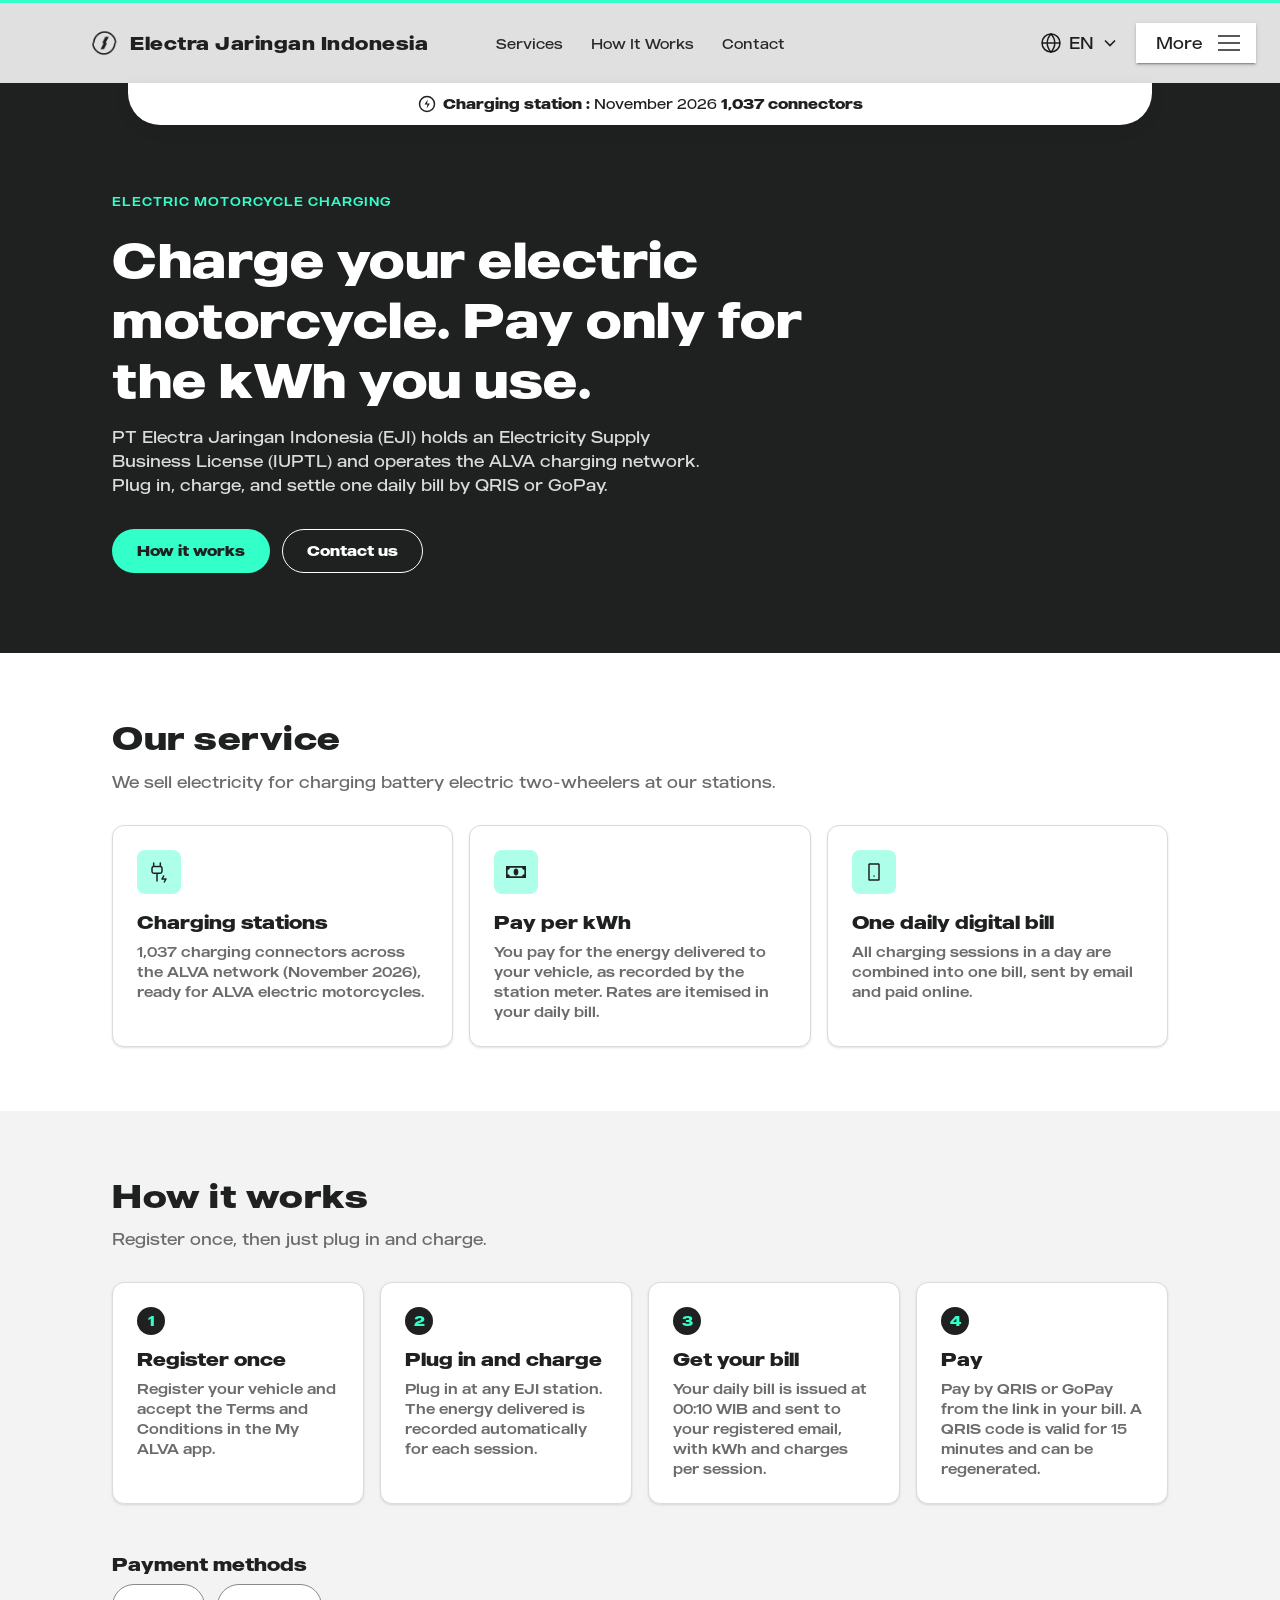
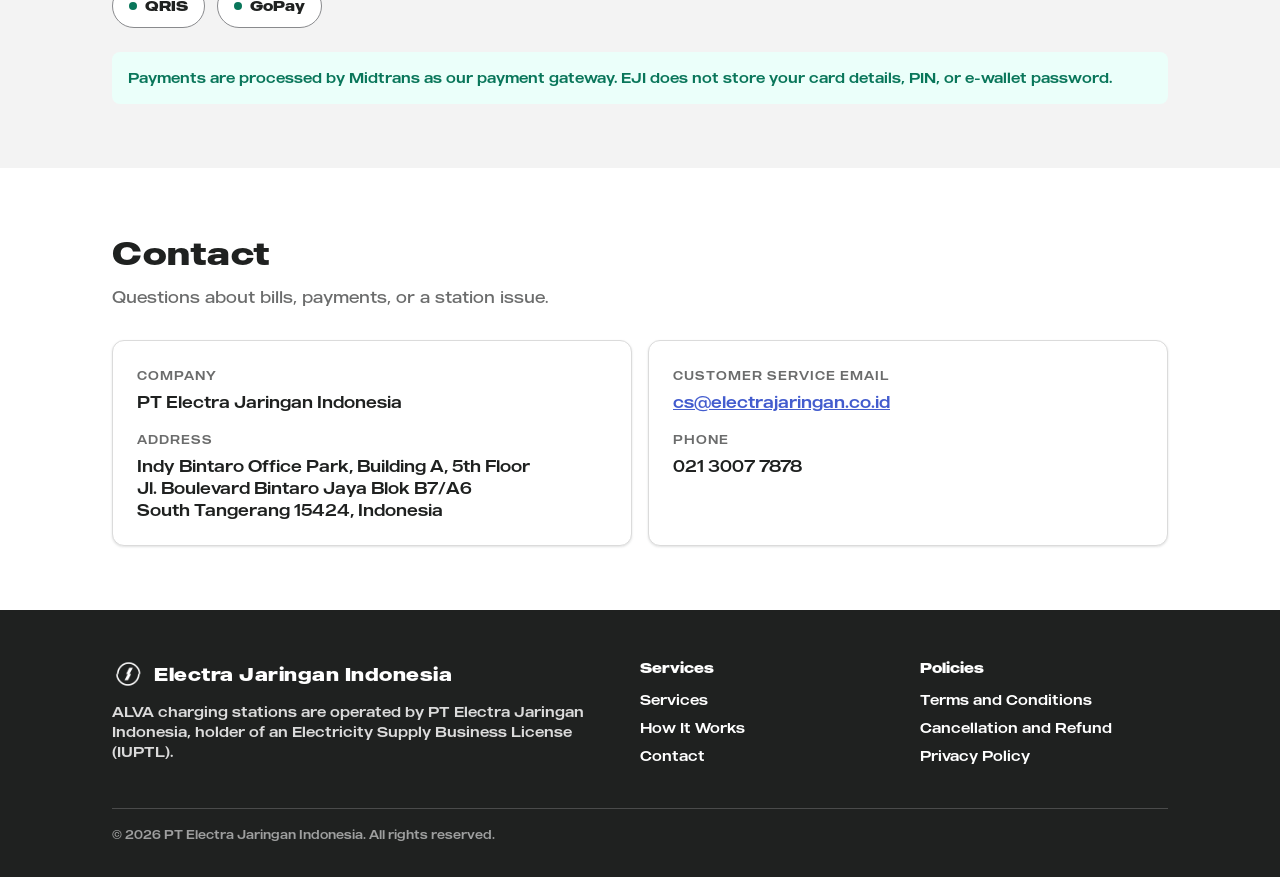
==== commit daf7ce96: "Header styled after alvaauto.com: grey bar, language and More dropdowns, charging stat card" ====
--- a/index.html
+++ b/index.html
@@ -11,22 +11,37 @@
 <body>
 
 <header class="site-header">
-  <div class="wrap">
-    <a class="brand" href="index.html">
-      <img src="assets/logo-alva-white.png" alt="">
-      <span>Electra Jaringan Indonesia<small>ALVA charging network operator</small></span>
-    </a>
-    <div class="header-right">
-      <nav class="nav" aria-label="Main">
+  <div class="topline"></div>
+  <div class="bar">
+    <a class="brand" href="index.html"><img src="assets/logo-alva-black.png" alt=""><span>Electra Jaringan Indonesia</span></a>
+    <nav class="nav" aria-label="Main">
       <a href="index.html#services">Services</a>
       <a href="index.html#how-it-works">How It Works</a>
       <a href="index.html#contact">Contact</a>
-      </nav>
-      <div class="lang" aria-label="Language">
-        <a href="index.html" hreflang="en" aria-current="true">EN</a><span>|</span><a href="id/index.html" hreflang="id" aria-current="false">ID</a>
-      </div>
+    </nav>
+    <div class="header-right">
+      <details class="lang">
+        <summary aria-label="Language"><svg width="24" height="24" viewBox="0 0 24 24" fill="none" stroke="currentColor" stroke-width="1.5" aria-hidden="true"><circle cx="12" cy="12" r="9"/><path d="M3 12h18M12 3c2.5 2.7 3.8 5.7 3.8 9s-1.3 6.3-3.8 9c-2.5-2.7-3.8-5.7-3.8-9S9.5 5.7 12 3z"/></svg><span class="label">EN</span><svg class="chev" width="20" height="20" viewBox="0 0 24 24" fill="none" stroke="currentColor" stroke-width="2" aria-hidden="true"><path d="M6 9l6 6 6-6"/></svg></summary>
+        <div class="menu">
+          <a href="index.html" hreflang="en" aria-current="true">English</a>
+          <a href="id/index.html" hreflang="id" aria-current="false">Bahasa Indonesia</a>
+        </div>
+      </details>
+      <details class="more">
+        <summary>More<svg width="22" height="16" viewBox="0 0 22 16" fill="none" stroke="currentColor" stroke-width="1.6" aria-hidden="true"><path d="M0 1h22M0 8h22M0 15h22"/></svg></summary>
+        <div class="menu">
+          <a class="nav-only" href="index.html#services">Services</a>
+          <a class="nav-only" href="index.html#how-it-works">How It Works</a>
+          <a class="nav-only" href="index.html#contact">Contact</a>
+          <hr class="nav-only">
+          <a href="terms.html">Terms and Conditions</a>
+          <a href="terms.html#refund">Cancellation and Refund</a>
+          <a href="privacy.html">Privacy Policy</a>
+        </div>
+      </details>
     </div>
   </div>
+  <div class="stat-row"><div class="stat"><svg width="20" height="20" viewBox="0 0 24 24" fill="none" stroke="currentColor" stroke-width="1.8" aria-hidden="true"><circle cx="12" cy="12" r="9"/><path d="M13 6.5l-4 6h3.5l-1 5 4-6H12l1-5z" fill="currentColor" stroke="none"/></svg><span><b>Charging station :</b> November 2026 <b>1,037 connectors</b></span></div></div>
 </header>
 
 <main>
--- a/assets/style.css
+++ b/assets/style.css
@@ -46,22 +46,41 @@
 .todo { background: var(--bg-warning); color: var(--ink-warning); border-radius: var(--radius-sm); padding: 0 4px; font-weight: 500; }
 .draft-banner { background: var(--bg-warning); color: var(--ink-warning); font-size: 14px; line-height: 20px; text-align: center; padding: 8px 16px; font-weight: 500; }
 
-/* Header */
-.site-header { position: sticky; top: 0; z-index: 10; background: var(--bg-dark); color: var(--text-inverse); }
-.site-header .wrap { display: flex; align-items: center; justify-content: space-between; min-height: 64px; gap: 16px; }
-.brand { display: flex; align-items: center; gap: 10px; color: var(--text-inverse); text-decoration: none; font-weight: 700; font-size: 16px; letter-spacing: 0.5px; }
+/* Header: mengikuti header alvaauto.com (bar #E0E0E0 80px, menu 14px light, tombol More putih, kartu statistik) */
+.site-header { position: sticky; top: 0; z-index: 20; }
+.topline { height: 3px; background: var(--bg-brand); }
+.bar { background: #E0E0E0; height: 80px; display: flex; align-items: center; gap: 24px; padding: 0 24px 0 88px; }
+.brand { display: flex; align-items: center; gap: 10px; color: var(--text-primary); text-decoration: none; font-weight: 700; font-size: 18px; letter-spacing: 0.5px; white-space: nowrap; }
 .brand img { width: 32px; height: 32px; }
-.brand small { display: block; font-weight: 300; font-size: 12px; line-height: 14px; color: #B6B7B7; letter-spacing: 0; }
-.nav { display: none; gap: 24px; }
-.nav a { color: var(--text-inverse); text-decoration: none; font-size: 14px; font-weight: 500; }
-.nav a:hover { color: var(--bg-brand); }
-.header-right { display: flex; align-items: center; gap: 24px; }
-.lang { display: flex; align-items: center; gap: 6px; font-size: 13px; font-weight: 500; }
-.lang a { color: #9E9F9F; text-decoration: none; padding: 4px 2px; }
-.lang a[aria-current="true"] { color: var(--text-inverse); font-weight: 700; }
-.lang a:hover { color: var(--bg-brand); }
-.lang span { color: #4A4B4B; }
-@media (min-width: 900px) { .nav { display: flex; } }
+.nav { display: none; flex: 1; justify-content: flex-start; gap: 4px; padding-left: 32px; }
+.nav a { color: #292929; text-decoration: none; font-size: 14px; font-weight: 300; padding: 0 12px; line-height: 27px; }
+.nav a:hover { color: var(--text-brand-secondary); }
+.header-right { display: flex; align-items: center; gap: 8px; margin-left: auto; }
+details { position: relative; }
+summary { list-style: none; cursor: pointer; display: flex; align-items: center; gap: 6px; }
+summary::-webkit-details-marker { display: none; }
+.lang summary { height: 40px; padding: 4px 8px; font-size: 16px; font-weight: 300; color: rgb(0 0 0 / 87%); }
+.lang summary svg, .more summary svg { flex: none; }
+.lang[open] .chev { transform: rotate(180deg); }
+.more summary { height: 40px; padding: 0 16px 0 20px; background: #FFFFFF; font-size: 16px; font-weight: 300; color: rgb(0 0 0 / 87%); gap: 16px; box-shadow: 0 3px 1px -2px rgb(0 0 0 / 20%), 0 2px 2px 0 rgb(0 0 0 / 14%), 0 1px 5px 0 rgb(0 0 0 / 12%); }
+.menu { position: absolute; right: 0; top: calc(100% + 8px); min-width: 220px; background: #FFFFFF; box-shadow: 0 4px 16px rgb(0 0 0 / 12%); padding: 8px 0; display: grid; z-index: 30; }
+.menu a { color: var(--text-primary); text-decoration: none; font-size: 14px; font-weight: 300; padding: 10px 20px; }
+.menu a:hover, .menu a[aria-current="true"] { background: var(--bg-secondary); font-weight: 500; }
+.menu hr { border: 0; border-top: 1px solid var(--bg-tertiary); margin: 6px 0; }
+.menu .nav-only { display: block; }
+.stat-row { height: 42px; display: flex; justify-content: center; pointer-events: none; }
+.stat { pointer-events: auto; width: min(80%, 1048px); background: #FFFFFF; border-radius: 0 0 32px 32px; box-shadow: 0 4px 16px rgb(0 0 0 / 8%); display: flex; align-items: center; justify-content: center; gap: 6px; font-size: 14px; font-weight: 300; color: var(--text-primary); padding: 0 16px; text-align: center; }
+.stat b { font-weight: 700; }
+.stat svg { flex: none; }
+@media (min-width: 1100px) { .nav { display: flex; } .menu .nav-only { display: none; } }
+@media (max-width: 767.98px) {
+  .bar { height: 64px; padding: 0 16px; gap: 12px; }
+  .brand { font-size: 14px; letter-spacing: 0; white-space: normal; line-height: 16px; max-width: 150px; }
+  .brand img { width: 28px; height: 28px; }
+  .lang summary span.label { display: none; }
+  .more summary { padding: 0 12px; gap: 10px; font-size: 14px; }
+  .stat { width: calc(100% - 32px); font-size: 12px; line-height: 14px; }
+}
 
 /* Buttons (pill, per Button page) */
 .btn { display: inline-flex; align-items: center; justify-content: center; min-height: 44px; padding: 0 24px; border-radius: var(--radius-full); font-family: var(--font-ui); font-size: 14px; font-weight: 700; line-height: 16px; text-decoration: none; border: 1px solid transparent; }
@@ -71,7 +90,7 @@
 .btn-ghost { background: transparent; color: var(--text-inverse); border-color: var(--text-inverse); }
 
 /* Hero */
-.hero { background: var(--bg-dark); color: var(--text-inverse); padding: 64px 0 80px; }
+.hero { background: var(--bg-dark); color: var(--text-inverse); padding: 106px 0 80px; margin-top: -42px; }
 .eyebrow { display: inline-block; font-size: 12px; font-weight: 500; letter-spacing: 1px; text-transform: uppercase; color: var(--bg-brand); margin-bottom: 16px; }
 .hero h1 { font-size: clamp(32px, 6vw, 48px); line-height: 1.25; font-weight: 700; letter-spacing: 0.5px; margin: 0 0 16px; max-width: 760px; }
 .hero p { font-size: 16px; line-height: 24px; font-weight: 300; color: #DBDBDB; max-width: 620px; margin: 0 0 32px; }
@@ -126,7 +145,7 @@
 .copyright { border-top: 1px solid #4A4B4B; margin-top: 32px; padding-top: 16px; font-size: 12px; color: #9E9F9F; }
 
 /* Legal pages: Readex Pro untuk teks panjang (aturan DS) */
-.legal { padding: 48px 0 64px; }
+.legal { padding: 24px 0 64px; }
 .legal .doc { max-width: 760px; font-family: var(--font-read); }
 .legal h1 { font-family: var(--font-ui); font-size: clamp(28px, 5vw, 40px); line-height: 1.25; margin: 0 0 8px; }
 .legal h2 { font-family: var(--font-ui); font-size: 20px; margin: 32px 0 8px; }
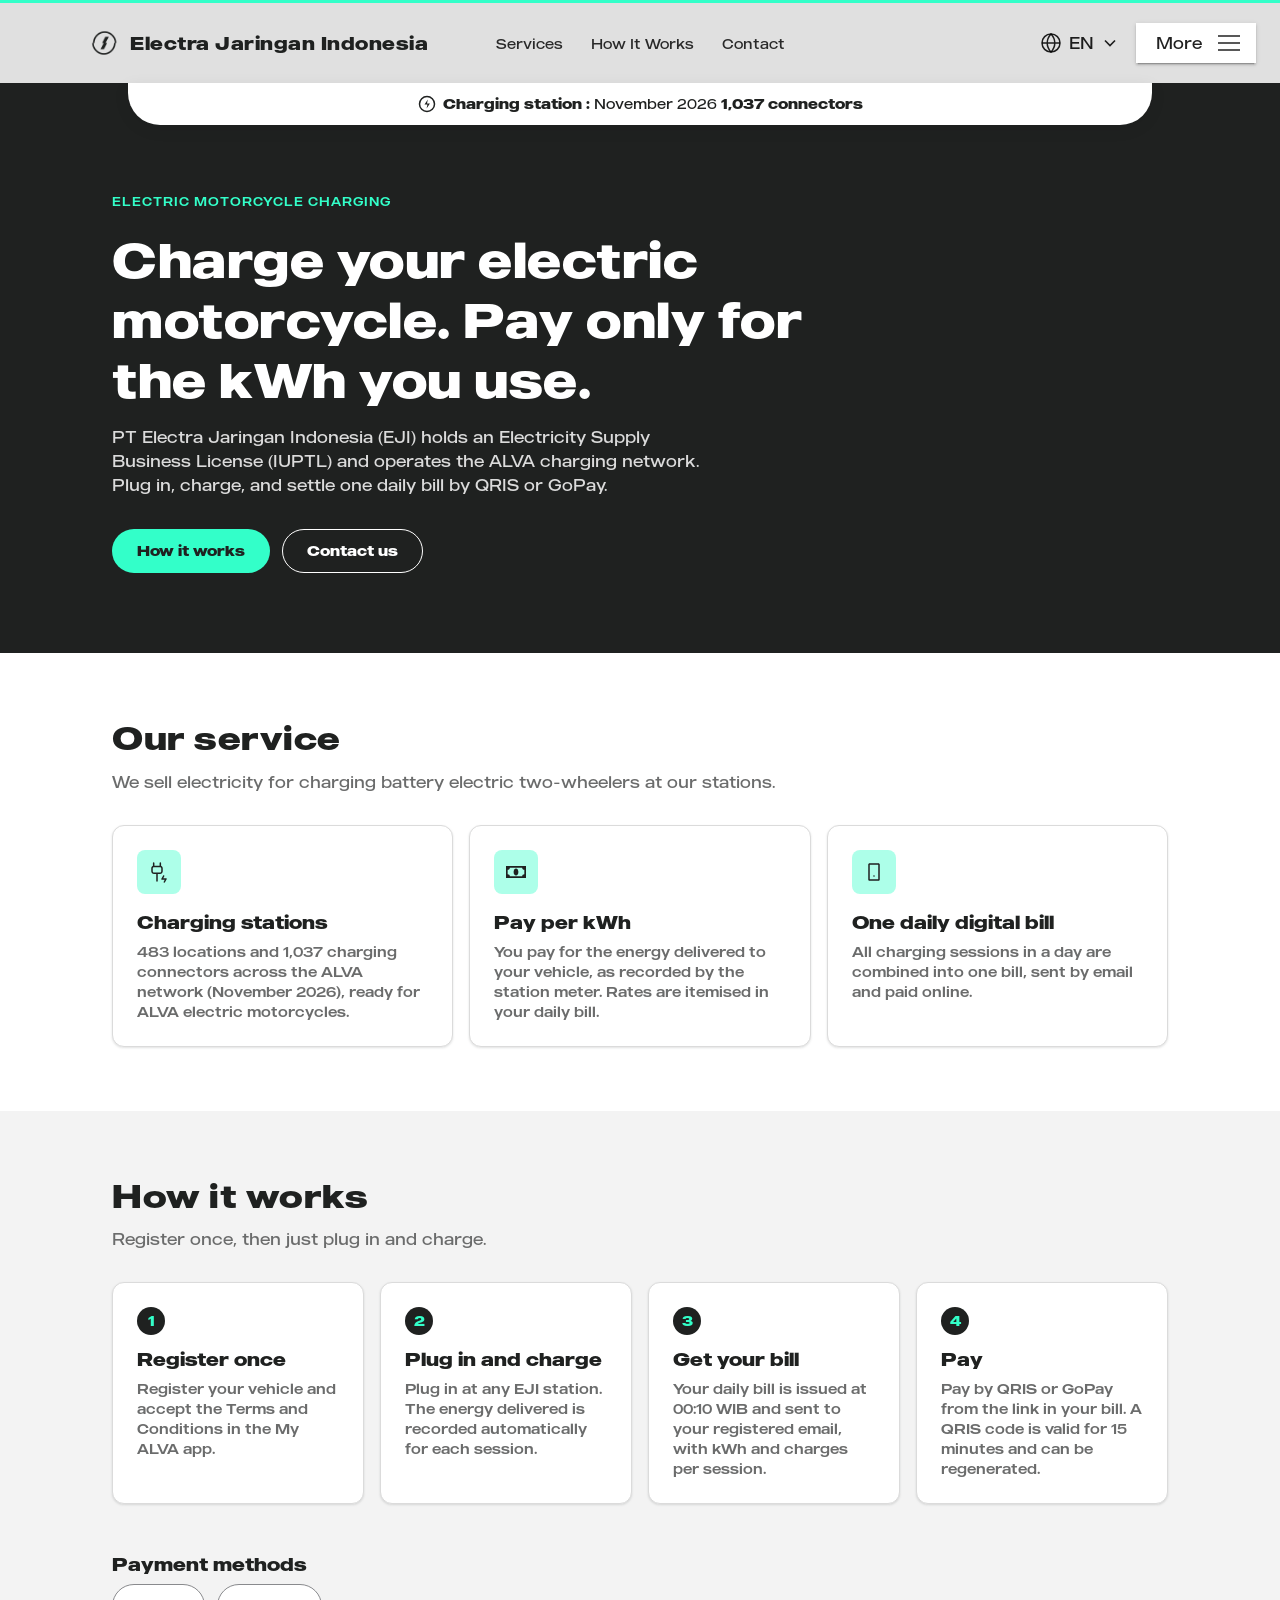
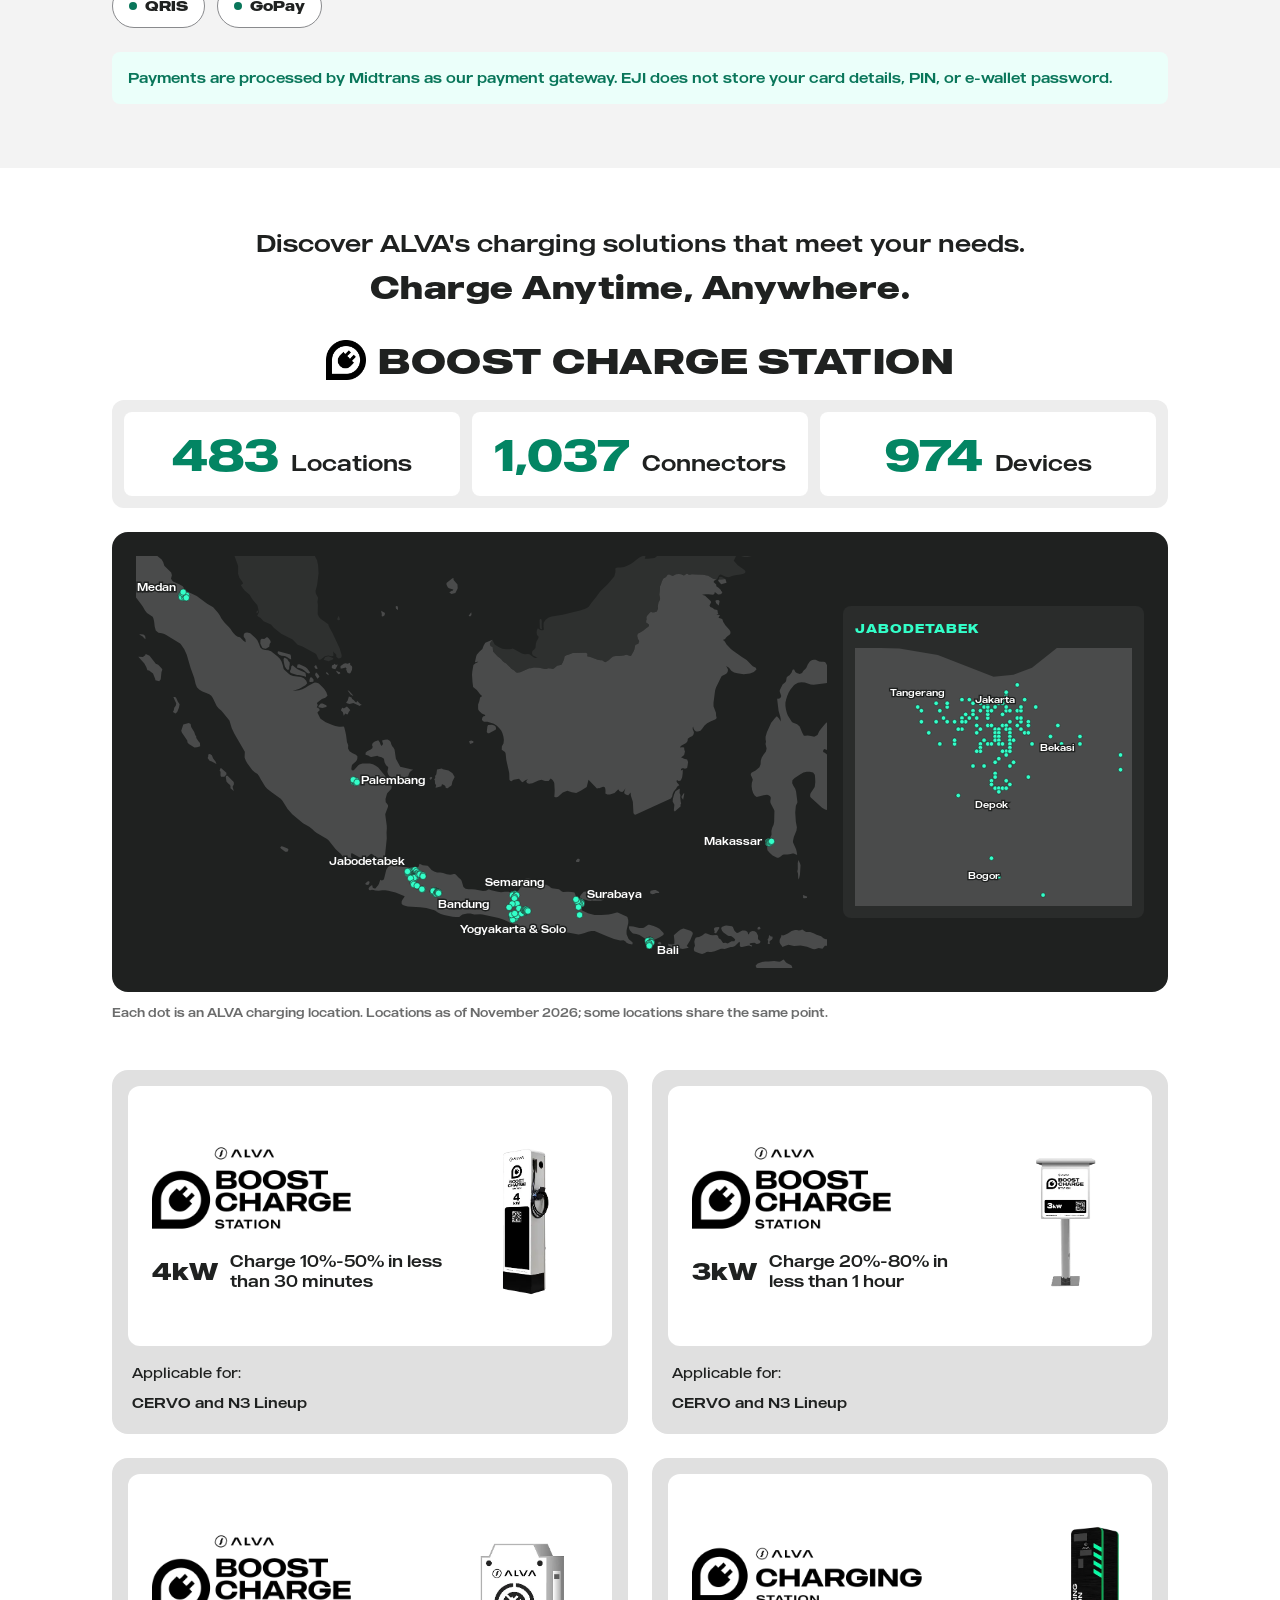
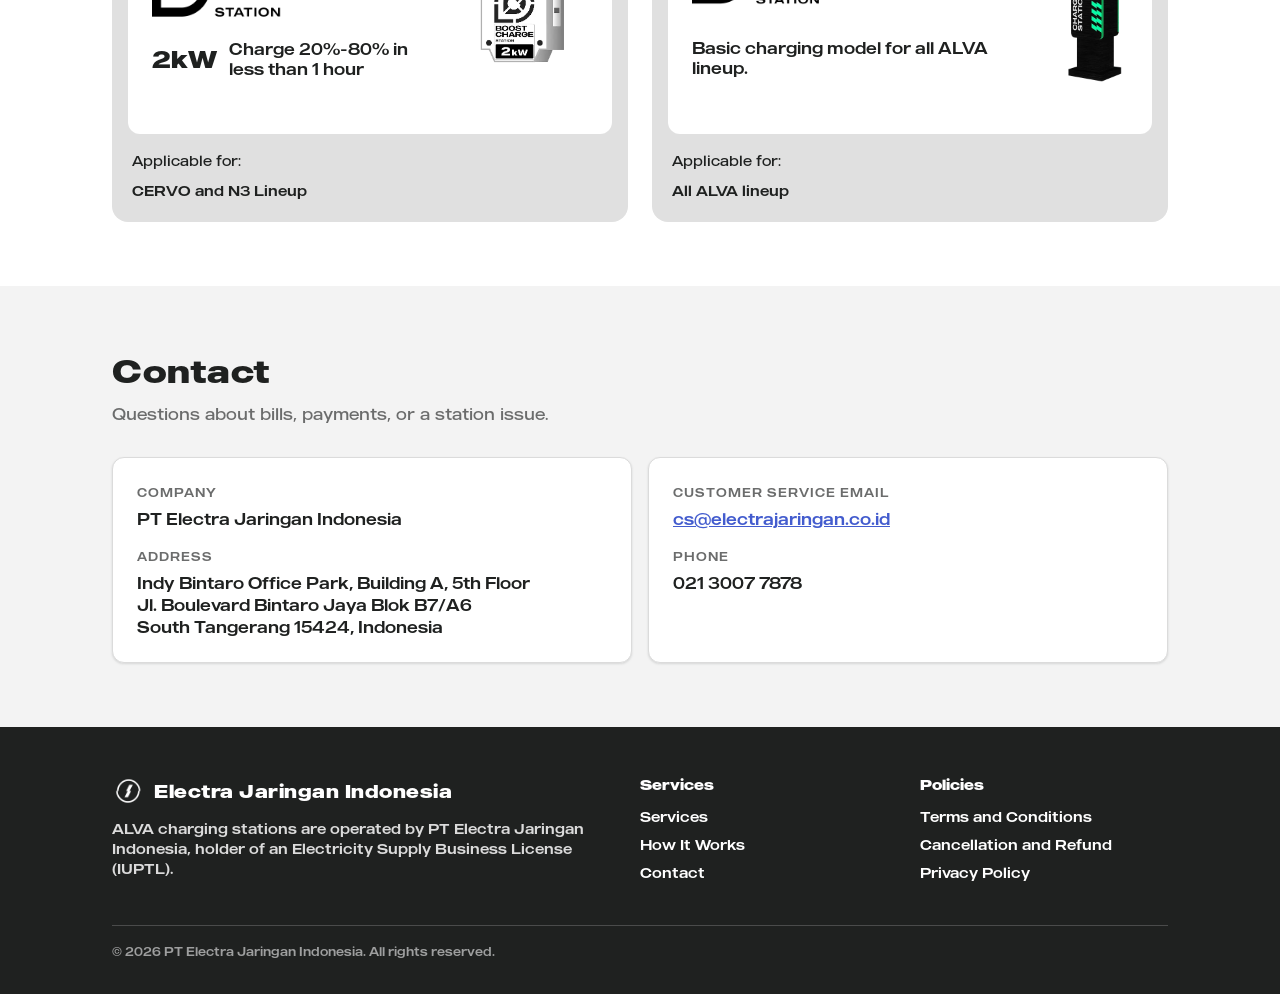
==== commit b2707686: "Add locations section: Boost Charge stats, static station map with Jabodetabek inset, charger types" ====
--- a/index.html
+++ b/index.html
@@ -67,7 +67,7 @@
         <div class="card">
           <div class="icon"><img src="assets/ev-plug-charging.svg" alt=""></div>
           <h3>Charging stations</h3>
-          <p>1,037 charging connectors across the ALVA network (November 2026), ready for ALVA electric motorcycles.</p>
+          <p>483 locations and 1,037 charging connectors across the ALVA network (November 2026), ready for ALVA electric motorcycles.</p>
         </div>
         <div class="card">
           <div class="icon"><img src="assets/Money.svg" alt=""></div>
@@ -105,7 +105,82 @@
     </div>
   </section>
 
-  <section id="contact" class="contact">
+  <section id="locations">
+    <div class="wrap">
+      <div class="section-head center">
+        <p class="kicker">Discover ALVA's charging solutions that meet your needs.</p>
+        <h2>Charge Anytime, Anywhere.</h2>
+      </div>
+
+      <div class="boost-head"><img src="assets/BOOST-CHARGE-STATION-black.png" alt=""><span>BOOST CHARGE STATION</span></div>
+      <div class="stat-cards">
+        <div class="stat-card"><span class="stat-num">483</span><span class="stat-label">Locations</span></div>
+        <div class="stat-card"><span class="stat-num">1,037</span><span class="stat-label">Connectors</span></div>
+        <div class="stat-card"><span class="stat-num">974</span><span class="stat-label">Devices</span></div>
+      </div>
+
+      <div class="map-card">
+        <div class="map-main"><svg class="map-svg" viewBox="0 0 1000 596" role="img" aria-label="Map of ALVA charging locations in Indonesia" xmlns="http://www.w3.org/2000/svg">
+<path class="land-other" d="M127.4,-625.2L127.2,-622.8L128.2,-622.3L129.5,-623.3L131.4,-626.1L133.3,-627.7L135.4,-628.0L137.7,-626.1L140.1,-622.1L142.6,-619.7L143.6,-619.5L144.5,-617.7L144.6,-615.8L143.5,-612.1L141.6,-607.7L138.6,-602.3L139.6,-597.8L143.5,-594.0L148.0,-591.8L152.9,-592.5L155.4,-593.5L157.4,-595.3L159.5,-596.1L161.8,-596.3L169.6,-595.1L172.0,-593.8L172.3,-591.3L171.4,-584.8L172.6,-580.1L174.8,-575.1L174.9,-570.5L172.3,-563.0L170.1,-555.8L167.6,-552.4L165.8,-550.1L165.2,-548.7L165.4,-547.2L167.1,-545.1L168.9,-542.4L169.3,-539.7L169.2,-536.4L167.9,-532.0L163.3,-522.3L159.5,-513.7L161.5,-511.9L165.1,-510.6L167.6,-509.3L170.1,-510.2L175.5,-515.3L180.2,-519.1L185.9,-522.9L191.4,-526.1L193.6,-528.7L194.9,-532.0L196.7,-533.3L199.0,-532.5L201.9,-533.9L205.5,-537.5L208.3,-539.2L210.2,-539.0L213.6,-536.7L218.4,-532.5L222.8,-530.0L226.6,-529.2L228.5,-527.6L228.4,-525.3L229.3,-523.8L231.0,-523.2L231.8,-523.4L231.6,-524.6L233.4,-526.2L237.1,-528.4L240.7,-529.7L244.6,-530.0L247.1,-531.8L248.7,-536.3L251.0,-539.7L253.1,-541.2L255.6,-542.0L256.3,-543.1L255.0,-544.5L255.1,-545.8L256.6,-547.3L259.8,-547.9L264.8,-547.7L270.6,-546.3L277.2,-543.6L281.6,-542.6L283.6,-543.6L287.8,-539.4L293.8,-530.2L298.9,-523.1L303.2,-518.3L307.7,-514.6L312.4,-512.1L316.0,-508.6L319.1,-502.0L316.7,-493.0L316.1,-485.1L316.4,-475.4L319.2,-468.0L324.5,-462.9L327.6,-458.7L328.5,-455.6L332.6,-452.8L340.1,-450.5L343.2,-448.5L341.8,-446.6L341.8,-444.5L342.9,-442.0L345.4,-440.0L349.5,-438.4L352.0,-436.7L352.7,-434.9L352.6,-432.1L351.7,-428.1L349.9,-425.0L347.4,-422.9L347.1,-421.2L346.5,-418.6L346.5,-413.4L348.3,-409.9L348.9,-405.4L347.9,-401.8L347.0,-394.3L346.8,-391.4L345.9,-389.0L343.7,-386.6L340.5,-384.3L336.5,-382.4L334.0,-381.5L331.7,-378.8L329.5,-376.6L327.9,-376.6L326.7,-377.8L325.8,-379.2L325.2,-382.3L321.6,-383.8L317.4,-384.8L309.2,-383.3L302.5,-382.4L295.0,-383.5L287.9,-382.1L285.0,-381.9L281.6,-382.1L278.4,-382.1L275.1,-382.6L269.4,-384.6L267.2,-384.4L262.5,-382.8L257.6,-381.7L253.1,-380.9L246.2,-377.7L241.2,-372.9L239.7,-369.6L237.2,-366.2L233.8,-360.9L229.4,-355.8L226.3,-353.4L227.2,-352.1L226.3,-350.4L221.6,-349.7L217.8,-349.4L217.1,-348.6L217.5,-338.3L218.8,-334.4L221.3,-329.7L223.0,-327.2L224.1,-319.5L224.4,-313.1L229.7,-309.0L232.8,-305.8L234.9,-303.1L234.1,-301.4L232.9,-296.1L234.1,-289.4L241.6,-274.8L242.2,-273.7L241.3,-273.6L240.1,-276.4L236.3,-281.2L235.2,-286.2L230.7,-291.8L228.4,-294.0L227.5,-292.2L226.2,-290.2L221.8,-293.0L218.1,-296.1L214.7,-301.8L214.3,-300.4L213.4,-299.2L209.6,-303.8L205.5,-307.4L201.8,-308.7L199.6,-309.9L197.4,-311.9L192.8,-313.8L181.4,-311.0L167.0,-313.2L161.4,-311.1L159.0,-312.4L157.7,-314.9L159.0,-319.1L159.3,-327.9L161.1,-334.2L160.2,-338.9L161.1,-341.1L161.7,-344.2L159.5,-345.4L149.2,-347.8L147.0,-349.7L144.3,-347.5L132.0,-346.3L127.4,-344.5L123.2,-341.0L122.0,-336.4L124.5,-333.5L126.1,-328.4L121.7,-317.2L121.0,-313.9L122.7,-300.2L122.0,-292.7L119.7,-287.6L115.8,-283.2L114.2,-275.4L111.3,-271.9L107.2,-263.8L104.5,-253.7L102.6,-249.0L101.4,-240.4L93.2,-227.3L91.3,-220.0L88.4,-217.1L89.4,-214.9L89.5,-211.2L88.5,-201.4L88.2,-193.2L89.4,-188.8L93.4,-180.2L92.5,-177.7L92.0,-174.1L95.3,-172.5L97.8,-172.0L111.1,-176.1L115.7,-175.0L117.5,-171.2L118.6,-167.9L120.8,-149.9L122.0,-146.5L124.8,-143.3L127.7,-140.0L128.8,-140.5L128.9,-141.8L129.1,-143.2L131.9,-139.8L133.9,-133.4L141.0,-99.7L143.0,-95.4L144.6,-90.9L140.4,-93.1L139.2,-100.6L138.0,-103.7L136.4,-104.2L134.1,-104.2L133.9,-105.4L135.7,-107.9L135.4,-110.8L132.9,-113.2L128.9,-111.3L129.1,-106.1L130.8,-102.0L137.6,-93.0L139.8,-89.3L142.4,-88.2L146.4,-88.8L151.1,-85.0L154.8,-81.4L164.0,-76.0L169.6,-76.5L175.6,-77.9L179.6,-77.5L183.6,-76.1L188.3,-71.6L195.9,-60.2L208.3,-50.7L206.9,-48.3L206.4,-44.8L201.5,-40.0L200.8,-37.2L198.9,-33.7L195.5,-31.8L192.7,-31.5L190.9,-31.8L189.7,-32.5L187.8,-35.8L186.8,-36.8L185.9,-37.1L179.8,-34.7L173.7,-32.3L172.7,-29.9L171.1,-27.3L169.3,-26.2L167.9,-26.0L166.5,-27.6L164.3,-29.6L162.6,-31.5L163.0,-34.5L166.4,-39.1L166.8,-42.2L166.4,-47.6L165.5,-50.7L164.5,-50.8L162.9,-51.3L158.2,-50.8L155.8,-54.4L154.8,-58.2L153.3,-59.6L151.7,-60.5L148.2,-59.1L145.5,-59.9L136.6,-63.3L133.2,-68.7L131.3,-68.8L129.6,-68.2L129.1,-67.0L128.0,-60.7L127.3,-58.8L117.2,-71.4L110.1,-76.6L111.0,-86.0L108.9,-87.8L106.3,-87.9L104.2,-90.6L106.0,-96.2L103.2,-95.1L99.4,-95.3L96.3,-96.8L93.9,-104.5L92.3,-106.9L89.1,-111.0L84.8,-111.0L83.4,-112.9L83.7,-117.8L80.6,-120.9L76.5,-123.4L73.1,-124.9L69.6,-132.9L66.8,-134.9L64.4,-136.5L61.2,-135.4L60.1,-132.5L57.9,-129.8L55.6,-130.1L53.2,-131.7L50.6,-139.7L50.0,-144.6L50.7,-153.8L54.1,-162.0L56.0,-175.1L59.0,-183.4L60.9,-186.2L63.8,-197.4L69.6,-211.9L70.1,-214.9L71.3,-218.4L72.2,-221.7L72.5,-226.8L71.8,-229.5L71.8,-231.1L72.9,-233.0L77.0,-236.3L82.6,-241.6L89.4,-249.2L96.3,-260.8L99.7,-267.5L101.1,-269.9L102.6,-270.6L105.0,-273.0L106.6,-275.5L106.7,-276.8L102.9,-289.4L100.6,-293.5L99.2,-298.3L98.6,-301.9L97.8,-305.1L98.2,-308.1L96.9,-309.9L93.8,-312.4L90.6,-315.9L88.7,-321.7L88.7,-325.0L86.7,-327.8L86.0,-330.8L87.2,-333.6L88.8,-336.0L88.7,-346.8L88.1,-350.0L87.2,-355.8L85.1,-360.1L82.2,-365.2L79.0,-369.4L70.3,-377.0L64.1,-382.0L61.0,-386.7L57.2,-391.9L54.4,-395.8L50.9,-400.6L49.1,-407.2L48.1,-414.2L48.7,-416.5L50.3,-418.0L52.5,-419.3L54.3,-419.6L59.3,-422.7L62.8,-422.5L63.5,-423.2L63.8,-424.7L63.4,-431.0L63.7,-439.5L64.3,-446.5L65.0,-451.0L74.3,-456.3L76.2,-458.7L77.0,-461.2L77.0,-463.3L76.3,-465.0L75.0,-466.0L69.0,-461.4L67.8,-462.5L65.0,-470.0L63.8,-472.3L62.2,-475.0L60.3,-478.9L60.0,-485.5L58.7,-488.8L51.3,-495.8L48.0,-499.6L43.4,-505.0L38.0,-511.5L32.4,-517.6L29.7,-521.5L28.8,-522.3L28.6,-523.8L30.2,-528.0L29.4,-532.2L26.6,-537.7L25.5,-541.2L25.8,-542.5L24.4,-543.0L21.4,-542.7L18.4,-545.3L15.5,-550.8L15.3,-551.8L16.2,-551.7L19.7,-550.8L21.1,-550.9L23.6,-552.2L27.4,-553.6L29.7,-554.0L30.5,-554.6L30.8,-556.0L28.8,-568.6L29.1,-571.3L32.8,-576.7L32.4,-582.2L33.4,-590.2L37.4,-595.6L40.5,-598.1L41.5,-602.0L42.8,-602.9L45.3,-602.5L50.6,-599.6L52.8,-599.5L56.0,-599.5L59.4,-599.7L61.0,-600.0L71.9,-602.9L74.3,-603.2L76.6,-602.9L78.2,-603.0L80.0,-604.3L81.2,-606.6L82.5,-613.9L83.2,-615.3L84.7,-616.3L87.0,-617.0L89.7,-617.0L93.2,-615.6L95.4,-615.5L97.9,-616.0L100.1,-617.1L101.4,-618.4L102.2,-619.9L101.6,-622.8L100.0,-626.6L103.3,-626.2L107.8,-625.3L111.0,-625.5L113.2,-626.2L115.2,-628.0L118.0,-629.6L120.5,-629.2L122.6,-627.7L127.4,-625.2ZM108.6,-62.1L107.9,-61.9L106.4,-65.2L108.3,-69.9L110.3,-64.1L108.6,-62.1ZM284.5,149.7L278.4,152.4L271.4,150.0L273.7,146.0L278.4,145.0L282.0,146.3L284.1,147.2L285.6,148.4L284.5,149.7ZM1183.9,-176.4L1187.2,-173.9L1191.6,-174.5L1191.4,-168.4L1192.2,-166.5L1196.1,-161.3L1196.7,-157.0L1194.4,-152.8L1192.6,-150.9L1189.4,-148.0L1189.4,-146.8L1190.7,-145.3L1195.3,-144.5L1198.6,-142.2L1199.2,-135.8L1202.5,-130.7L1202.3,-128.5L1201.0,-119.5L1201.4,-115.7L1203.8,-112.5L1205.8,-111.2L1207.0,-109.3L1207.9,-104.0L1207.7,-94.9L1207.5,-91.8L1206.0,-88.8L1201.6,-82.1L1195.7,-76.8L1192.5,-77.2L1191.6,-75.6L1193.5,-70.8L1192.8,-60.5L1191.4,-53.4L1189.5,-57.1L1188.2,-60.8L1186.9,-70.7L1185.4,-75.3L1183.1,-79.3L1182.0,-83.0L1179.7,-86.4L1176.5,-95.2L1174.4,-94.7L1171.0,-92.3L1170.3,-90.7L1169.8,-88.2L1169.0,-85.9L1165.0,-82.3L1161.8,-78.0L1159.3,-73.3L1158.4,-69.0L1160.6,-65.6L1162.8,-64.2L1165.9,-61.2L1166.9,-59.8L1170.3,-50.0L1170.1,-40.0L1167.6,-35.5L1161.5,-27.1L1157.1,-24.5L1154.6,-25.8L1152.6,-30.9L1152.4,-33.0L1153.7,-37.8L1153.8,-42.2L1152.4,-43.7L1150.6,-43.4L1150.0,-42.7L1146.0,-37.0L1144.3,-35.5L1141.8,-35.4L1139.9,-35.7L1128.0,-40.8L1118.3,-45.7L1110.8,-50.3L1105.2,-57.3L1104.0,-62.6L1104.0,-68.0L1101.5,-76.0L1101.2,-78.7L1101.5,-81.4L1103.9,-86.3L1106.8,-88.8L1108.6,-90.6L1109.9,-92.6L1110.8,-95.2L1110.5,-97.8L1109.4,-99.4L1104.7,-105.2L1100.8,-108.8L1092.4,-112.0L1090.5,-113.7L1088.4,-115.0L1086.1,-115.6L1083.7,-115.6L1081.4,-114.6L1080.6,-112.5L1080.9,-110.6L1080.6,-108.8L1077.1,-98.3L1072.7,-100.6L1068.5,-103.3L1067.4,-105.1L1066.8,-107.4L1066.1,-108.8L1065.2,-110.2L1063.2,-106.7L1060.8,-104.0L1057.9,-103.3L1054.8,-103.3L1053.8,-104.5L1052.7,-111.1L1049.5,-113.2L1045.5,-112.7L1040.7,-109.1L1039.8,-107.7L1038.8,-104.5L1033.5,-95.5L1030.7,-88.6L1027.6,-81.8L1026.3,-79.6L1024.4,-78.1L1021.6,-78.7L1018.9,-80.4L1016.4,-84.7L1017.3,-89.8L1020.1,-93.0L1022.3,-96.4L1025.1,-108.6L1025.2,-112.9L1025.8,-114.7L1030.4,-120.2L1034.2,-123.6L1036.1,-124.3L1044.5,-126.3L1047.9,-127.9L1053.2,-127.9L1057.6,-128.8L1061.1,-131.5L1061.4,-134.1L1061.1,-137.0L1062.0,-138.7L1063.3,-140.2L1065.1,-142.1L1067.3,-143.5L1073.2,-144.6L1075.2,-145.8L1076.7,-147.6L1079.0,-151.2L1081.5,-150.3L1084.2,-148.9L1089.0,-147.8L1093.1,-144.8L1095.9,-140.1L1096.4,-137.8L1097.1,-130.2L1096.1,-128.4L1092.0,-124.8L1093.9,-124.4L1099.2,-127.7L1102.0,-129.0L1108.6,-130.7L1110.2,-131.8L1111.2,-133.5L1113.6,-138.2L1115.3,-143.2L1116.6,-145.3L1118.6,-146.9L1120.5,-147.2L1127.4,-143.8L1131.9,-145.4L1133.1,-150.6L1134.1,-158.1L1135.0,-160.2L1137.5,-162.1L1140.6,-161.5L1144.7,-158.8L1148.7,-157.9L1150.0,-160.1L1151.5,-164.4L1152.9,-164.3L1158.2,-162.9L1163.2,-163.8L1164.7,-169.0L1163.7,-174.5L1159.7,-190.5L1162.1,-194.2L1164.1,-194.2L1169.1,-190.0L1178.7,-184.2L1181.9,-180.7L1183.9,-176.4ZM986.2,-43.9L988.4,-41.0L991.2,-41.7L995.6,-40.9L996.4,-39.3L996.3,-38.3L991.6,-35.5L988.5,-38.5L982.9,-36.4L980.3,-37.6L976.8,-36.6L974.6,-38.9L975.4,-41.1L981.2,-44.7L986.2,-43.9ZM949.0,-10.5L948.0,-8.0L946.6,-6.9L944.9,-7.5L943.6,-8.8L942.8,-6.9L939.3,-6.2L937.1,-3.3L933.7,-2.4L931.5,-2.8L931.8,-5.5L938.1,-9.3L942.1,-10.8L945.5,-13.5L947.2,-13.9L948.1,-11.6L949.0,-10.5ZM1024.2,-58.3L1020.1,-57.8L1018.8,-57.8L1015.6,-61.9L1015.3,-63.8L1012.6,-65.8L1013.5,-67.9L1016.9,-68.4L1022.8,-71.1L1032.2,-66.9L1033.6,-65.4L1030.7,-64.5L1028.6,-60.5L1024.2,-58.3ZM127.3,-58.8L128.0,-60.7L129.1,-67.0L129.6,-68.2L131.3,-68.8L133.2,-68.7L136.6,-63.3L145.5,-59.9L148.2,-59.1L151.7,-60.5L153.3,-59.6L154.8,-58.2L155.8,-54.4L158.2,-50.8L162.9,-51.3L164.5,-50.8L165.5,-50.7L166.4,-47.6L166.8,-42.2L166.4,-39.1L163.0,-34.5L162.6,-31.5L164.3,-29.6L166.5,-27.6L167.9,-26.0L169.3,-26.2L171.1,-27.3L172.7,-29.9L173.7,-32.3L179.8,-34.7L185.9,-37.1L186.8,-36.8L187.8,-35.8L189.7,-32.5L190.9,-31.8L192.7,-31.5L195.5,-31.8L198.9,-33.7L200.8,-37.2L201.5,-40.0L206.4,-44.8L206.9,-48.3L208.3,-50.7L215.3,-49.1L218.0,-47.8L225.9,-35.2L236.3,-26.3L240.7,-23.0L244.1,-21.4L248.8,-16.7L252.9,-10.7L261.9,6.1L263.4,13.5L264.1,24.8L262.0,41.8L259.7,50.2L260.1,54.3L263.4,60.4L262.5,66.2L263.1,71.0L262.8,84.4L264.7,88.3L266.9,90.8L278.1,98.8L278.9,101.7L284.4,111.8L294.7,133.8L297.5,143.6L297.2,146.3L296.0,147.4L292.9,148.4L290.4,146.4L289.5,145.0L289.8,143.3L288.8,141.6L286.4,139.6L285.0,137.8L285.4,140.8L285.4,144.7L282.3,145.0L278.2,143.8L273.2,144.9L267.3,149.7L264.5,149.9L262.3,145.7L261.2,143.0L259.4,141.0L240.7,130.9L233.8,128.3L226.5,120.7L210.0,112.3L199.6,104.1L195.2,99.0L184.5,94.5L179.9,89.3L177.6,88.2L175.3,86.3L177.7,81.2L176.7,75.8L175.5,71.3L168.0,62.3L164.3,56.1L157.1,49.9L154.3,46.3L151.7,42.2L153.3,40.7L154.9,39.9L153.5,36.8L149.5,31.6L147.6,25.6L147.6,14.2L141.8,-1.8L136.8,-24.0L137.7,-31.8L136.4,-40.2L133.2,-48.3L128.9,-54.1L127.3,-58.8ZM839.8,33.9L838.2,33.8L834.7,32.9L827.6,28.6L820.4,27.1L810.0,26.9L804.0,26.3L801.6,27.0L799.5,27.0L798.1,26.1L796.5,25.7L792.5,28.3L790.6,27.5L788.5,26.3L785.1,26.0L781.0,26.3L776.3,29.0L771.3,26.6L769.9,26.6L768.8,27.2L766.6,30.5L762.4,32.9L760.3,37.5L759.0,41.8L758.0,43.3L757.5,51.7L756.9,55.8L758.0,61.1L757.8,63.4L755.9,66.9L755.6,67.7L754.7,73.1L755.0,74.6L754.9,76.4L753.3,80.2L750.3,81.3L747.4,81.9L744.7,80.6L742.4,82.7L739.5,85.9L738.3,88.1L738.3,90.2L738.6,91.5L738.0,93.0L737.8,94.4L738.0,96.6L740.0,97.5L742.1,99.3L741.9,101.1L740.9,102.3L738.3,104.2L733.4,108.1L728.0,111.4L725.9,112.2L725.2,113.8L724.9,115.8L726.1,120.4L727.1,121.6L727.8,123.3L727.1,125.1L726.5,126.8L724.5,127.8L722.6,128.5L721.8,129.9L720.8,135.3L719.6,138.1L717.0,142.3L716.1,144.2L714.8,144.8L709.6,142.8L705.1,144.0L699.0,144.8L693.9,144.7L689.9,145.5L687.1,147.7L684.1,150.6L680.8,152.6L678.5,153.6L674.1,150.7L671.7,150.9L667.7,149.9L658.2,146.6L655.8,145.7L653.3,145.5L652.6,144.6L653.1,143.0L652.6,140.9L650.7,140.1L631.7,140.4L626.2,142.3L622.5,143.7L619.8,145.3L619.1,149.5L617.5,153.3L615.4,157.4L609.1,158.6L604.4,162.8L602.8,163.3L599.7,162.7L596.2,162.3L593.7,163.5L591.2,163.5L583.1,161.5L575.6,161.2L571.2,162.2L568.9,162.5L555.8,168.3L551.2,168.9L549.5,168.1L547.0,165.7L543.4,163.5L535.4,155.5L532.3,153.7L530.2,151.8L528.3,149.5L525.7,147.0L523.2,145.3L519.8,141.9L516.5,138.2L515.8,131.6L513.2,130.4L512.1,128.7L511.8,126.7L515.5,121.3L518.2,127.0L519.2,128.2L525.1,132.1L529.9,134.0L535.2,134.8L540.6,134.9L542.8,134.6L544.9,133.9L547.0,134.7L558.1,140.9L562.5,142.0L567.1,141.6L569.0,142.1L575.5,146.9L577.4,147.4L580.6,147.1L576.5,145.0L573.8,143.4L572.7,140.5L573.3,137.4L575.9,135.3L577.7,133.1L578.4,126.5L579.6,123.1L581.6,119.8L582.4,116.8L580.0,114.4L579.4,110.3L579.9,107.0L581.3,104.6L583.5,106.2L585.8,107.5L588.0,107.4L589.6,106.9L589.9,105.1L589.4,102.1L589.6,96.6L592.4,92.1L596.9,89.1L601.2,87.6L617.0,85.1L642.3,78.8L649.8,76.3L652.6,75.0L654.8,73.3L658.8,67.6L666.1,58.7L671.3,51.4L682.1,40.7L690.8,30.9L692.0,29.0L693.3,23.7L693.5,21.1L693.2,18.6L694.3,17.3L696.1,16.6L697.7,17.8L700.8,19.3L703.0,21.3L704.5,23.9L705.7,26.3L705.7,28.4L707.1,30.1L710.9,30.4L712.1,32.5L714.8,36.2L717.3,38.8L718.7,39.8L720.6,39.3L723.4,36.9L725.5,33.9L727.0,30.0L725.8,29.3L727.8,26.3L728.1,24.8L727.3,23.3L726.1,21.9L725.6,18.3L724.9,13.6L724.3,11.5L725.9,10.0L729.2,8.1L732.4,5.9L735.8,4.1L735.9,7.3L735.8,12.6L736.8,17.1L739.0,24.9L741.7,25.9L744.7,26.6L746.5,26.4L747.7,25.9L748.0,25.3L746.1,22.2L745.6,14.9L744.0,10.2L741.5,5.4L740.5,4.1L750.0,2.8L752.1,1.3L755.9,-2.0L757.4,-3.8L758.4,-7.9L753.7,-10.4L751.9,-13.5L751.8,-16.9L757.4,-23.1L759.3,-24.6L760.2,-22.4L762.7,-21.8L764.9,-21.8L767.2,-21.9L770.5,-25.0L772.2,-29.6L777.9,-36.0L780.0,-41.0L781.2,-46.1L795.7,-62.1L797.5,-64.6L806.2,-80.7L807.2,-81.2L809.5,-79.7L810.1,-74.6L809.8,-72.4L808.5,-69.0L807.6,-65.6L808.7,-65.6L812.8,-67.8L817.0,-73.4L819.5,-78.2L821.6,-80.4L825.7,-79.2L826.6,-78.3L826.3,-74.8L826.7,-72.8L828.3,-68.5L831.9,-65.8L836.7,-64.1L841.3,-61.7L842.8,-60.2L843.6,-58.3L844.7,-55.1L844.7,-52.0L841.4,-48.8L842.9,-43.8L842.6,-40.9L841.6,-38.4L836.7,-36.1L849.7,-38.4L852.9,-39.7L857.3,-43.0L859.6,-40.1L861.9,-35.2L860.1,-34.0L854.5,-32.1L854.2,-31.4L856.1,-28.9L858.5,-29.1L863.0,-30.8L867.3,-33.5L869.3,-33.5L871.6,-32.9L875.8,-31.2L878.2,-29.8L880.1,-27.9L881.4,-24.2L886.2,-22.8L896.2,-17.5L898.0,-17.0L900.1,-16.9L905.2,-17.6L907.1,-16.9L908.4,-15.0L908.9,-12.6L908.7,-10.0L908.1,-8.1L907.0,-6.5L903.3,-4.1L894.3,-0.9L884.6,1.5L879.6,1.3L872.7,-0.7L870.2,-0.5L867.7,0.5L864.6,7.0L870.4,13.5L880.1,20.3L881.4,22.0L881.1,24.1L879.5,25.4L877.4,26.0L872.0,27.1L866.4,27.9L862.0,29.1L857.4,30.6L852.9,30.1L846.6,27.1L844.8,26.8L842.9,28.4L841.0,32.7L839.8,33.9ZM294.8,92.6L292.8,93.0L291.7,92.7L291.0,91.1L292.6,87.5L293.2,86.9L294.8,90.8L294.8,92.6ZM134.2,-12.1L133.2,-10.9L130.2,-11.6L130.8,-18.2L132.4,-19.1L135.1,-17.9L136.3,-16.7L134.2,-12.1ZM116.3,-59.8L119.1,-55.4L117.7,-53.5L117.0,-52.9L115.2,-53.6L113.6,-51.9L112.0,-51.6L110.4,-54.6L108.5,-55.8L108.0,-57.9L110.7,-58.3L112.2,-57.5L115.1,-59.0L116.3,-59.8ZM176.2,82.1L174.2,82.8L174.2,81.8L174.5,80.3L175.9,78.9L176.7,79.7L176.2,82.1ZM587.4,105.5L586.0,106.1L584.1,104.6L583.7,92.2L585.0,91.1L585.9,91.3L586.9,93.5L586.8,98.9L586.9,103.7L587.4,105.5ZM852.4,33.2L846.7,34.0L842.8,33.9L843.5,32.5L843.3,30.6L845.2,30.1L847.5,30.5L852.4,33.2ZM740.5,4.1L741.5,5.4L744.0,10.2L745.6,14.9L746.1,22.2L748.0,25.3L747.7,25.9L746.5,26.4L744.7,26.6L741.7,25.9L739.0,24.9L736.8,17.1L735.8,12.6L735.9,7.3L735.8,4.1L740.5,4.1ZM735.8,4.1L732.4,5.9L729.2,8.1L725.9,10.0L724.3,11.5L724.9,13.6L725.6,18.3L726.1,21.9L727.3,23.3L728.1,24.8L727.8,26.3L725.8,29.3L727.0,30.0L725.5,33.9L723.4,36.9L720.6,39.3L718.7,39.8L717.3,38.8L714.8,36.2L712.1,32.5L710.9,30.4L707.1,30.1L705.7,28.4L705.7,26.3L704.5,23.9L703.0,21.3L700.8,19.3L697.7,17.8L696.5,16.6L701.1,16.7L706.1,16.0L711.2,13.9L716.1,11.3L720.2,8.2L724.2,4.9L728.1,2.2L734.5,-0.9L736.7,-0.7L736.7,1.5L735.8,4.1ZM356.1,632.4L354.9,635.3L352.9,633.7L350.4,633.2L350.8,631.0L352.9,630.7L353.9,630.6L355.3,629.8L356.1,632.4Z"/>
+<path class="land" d="M19.6,144.3L28.6,155.7L32.1,157.3L36.9,162.5L38.1,164.3L36.8,168.0L35.8,178.4L33.6,181.0L28.0,179.8L27.8,177.9L24.6,170.0L18.9,165.7L16.5,165.4L15.0,161.0L12.1,155.6L3.3,145.9L10.0,146.0L13.3,143.6L14.0,141.7L19.6,144.3ZM88.4,276.7L84.5,276.9L76.5,272.0L74.5,269.8L74.1,266.8L66.5,255.6L65.4,252.9L68.4,243.7L76.3,241.5L79.0,243.0L79.8,247.2L84.2,254.7L85.7,258.8L86.9,260.6L87.3,261.9L87.0,262.9L90.3,267.8L92.5,270.5L92.8,275.1L88.4,276.7ZM801.6,555.6L796.5,564.2L798.4,565.5L799.4,566.8L790.9,568.5L787.4,567.6L785.3,567.8L776.6,566.3L770.5,564.3L769.7,562.8L770.2,561.0L772.1,561.5L776.8,561.8L778.7,561.0L778.7,555.6L777.9,548.5L784.4,542.7L787.9,540.3L791.9,538.9L801.9,542.2L803.5,543.0L804.8,544.3L805.4,546.4L801.6,555.6ZM753.0,536.9L757.1,539.1L763.0,545.4L763.4,547.2L761.6,548.9L757.5,551.6L748.3,555.7L746.8,557.7L744.7,561.5L744.3,563.2L743.7,564.1L742.7,564.7L740.6,565.3L738.4,564.4L740.3,562.0L740.5,559.1L739.0,556.3L737.0,554.0L732.7,550.9L728.3,548.1L723.7,546.7L718.9,546.1L717.1,544.7L714.3,541.3L713.4,539.4L713.0,537.4L713.3,535.5L714.5,535.4L719.2,535.8L727.8,538.1L732.3,538.2L734.6,537.7L740.9,533.3L742.5,533.4L748.6,535.3L753.0,536.9ZM369.2,272.2L370.6,275.1L372.5,277.5L374.0,280.3L375.9,293.4L382.2,304.7L400.8,309.1L397.7,310.9L396.2,312.5L395.0,314.5L392.4,322.2L392.5,323.9L394.1,326.6L394.6,329.5L392.2,329.5L389.7,328.8L387.5,327.7L385.6,326.3L383.6,325.2L381.4,324.4L377.5,322.2L372.5,320.6L367.3,319.4L364.8,316.1L363.6,312.0L364.9,305.9L363.6,304.2L361.7,302.7L359.5,298.3L358.6,293.1L355.3,291.1L350.9,289.9L349.0,288.9L340.5,290.8L338.5,290.4L336.7,288.9L332.0,287.5L332.1,284.6L334.3,282.4L339.5,280.0L341.8,278.1L342.3,275.6L341.4,273.7L341.8,271.7L343.4,269.8L345.4,268.3L350.4,266.4L352.7,269.8L353.7,272.6L355.2,274.8L357.3,271.8L355.9,266.7L359.9,265.6L363.7,265.5L366.5,266.9L368.4,269.1L369.2,272.2ZM1068.6,389.8L1069.5,398.6L1069.2,400.9L1067.0,397.6L1066.1,396.9L1065.5,397.6L1064.6,397.9L1063.5,397.9L1062.0,401.3L1061.8,404.5L1060.7,406.6L1060.1,413.8L1060.5,415.8L1062.3,414.8L1063.3,414.6L1067.3,417.3L1069.5,419.3L1068.9,421.7L1066.1,424.2L1063.0,425.3L1060.7,424.2L1059.9,424.7L1058.6,426.0L1057.4,427.7L1057.9,429.4L1055.1,434.2L1053.6,435.5L1050.4,434.1L1048.3,435.3L1046.7,435.3L1044.4,430.4L1044.4,428.1L1046.6,425.6L1046.7,423.7L1047.7,421.7L1050.2,418.8L1051.7,416.8L1051.7,415.4L1052.9,410.3L1053.2,408.2L1053.9,405.9L1055.1,401.3L1055.2,392.6L1059.0,385.5L1062.7,383.5L1064.3,383.1L1064.0,385.0L1068.6,389.8ZM1046.7,419.2L1045.7,421.9L1043.5,424.0L1041.6,424.1L1039.8,423.7L1036.4,421.9L1035.5,423.8L1032.9,423.7L1032.0,421.2L1033.8,413.8L1036.6,411.0L1036.3,408.1L1034.1,401.9L1035.5,398.6L1041.9,396.2L1047.3,393.2L1049.1,392.6L1050.7,394.9L1051.4,405.4L1045.5,413.8L1046.7,419.2ZM461.9,53.5L456.3,55.0L453.1,52.8L456.6,50.3L457.8,50.1L458.6,49.6L458.9,48.5L452.6,46.8L450.9,45.3L449.1,41.5L449.1,39.1L457.2,32.7L459.1,31.9L459.4,34.6L465.0,41.4L465.3,45.9L465.1,47.5L461.9,53.5ZM457.5,326.4L456.7,330.7L455.9,332.4L452.3,334.5L451.3,335.8L448.1,335.6L447.6,333.3L446.6,331.8L443.2,330.0L442.3,330.5L441.8,333.1L435.1,334.9L433.2,335.1L434.1,331.6L432.5,328.9L432.3,325.6L432.1,324.1L431.2,323.2L432.8,321.0L432.6,318.3L434.4,315.6L435.4,308.9L442.3,307.4L443.8,308.6L452.0,310.1L457.8,314.2L460.9,319.6L457.5,326.4ZM-20.7,-9.4L-15.7,-9.0L-6.4,-11.2L-1.3,-11.0L3.4,-9.4L7.8,-8.4L18.4,-9.6L20.5,-9.3L22.4,-8.4L24.0,-7.0L28.8,-1.6L37.1,4.9L39.4,9.1L40.8,13.8L41.6,14.9L50.9,23.9L51.9,27.7L50.6,32.9L53.4,37.0L62.4,40.9L67.6,43.8L68.8,45.5L69.6,47.5L72.6,50.7L76.3,52.6L87.8,57.9L102.9,68.9L111.6,74.2L118.6,82.1L121.3,85.9L123.3,90.0L127.6,96.0L134.9,103.4L136.8,105.6L138.8,108.9L141.1,111.9L143.9,114.7L147.1,116.8L150.4,117.5L155.8,122.9L158.7,124.6L158.3,120.4L155.8,116.8L155.8,114.5L156.2,112.6L158.3,110.9L160.7,110.5L165.2,111.9L172.4,118.2L175.5,121.9L177.8,127.0L179.8,132.3L182.7,135.0L186.7,135.9L191.2,136.2L195.3,137.9L204.9,145.2L208.1,148.6L210.5,152.7L212.2,157.5L213.3,162.5L213.8,163.7L220.0,169.7L223.2,172.2L227.2,173.5L238.7,174.9L242.8,177.0L246.2,180.5L247.6,184.0L245.1,187.1L236.2,191.9L226.5,195.3L235.9,194.1L240.6,192.7L245.0,190.5L249.4,187.8L256.2,183.9L258.7,183.1L261.7,183.4L264.4,184.5L268.5,188.3L272.3,192.3L275.3,197.0L277.0,202.1L273.8,204.9L268.9,206.9L262.3,211.9L261.7,213.9L263.1,215.2L261.5,218.9L265.1,221.1L265.7,223.1L262.5,225.9L262.8,227.6L266.6,234.9L268.5,236.6L274.4,240.3L283.2,244.0L288.2,245.8L293.8,247.1L296.3,247.1L300.4,246.5L301.3,247.9L303.0,255.1L303.9,259.7L305.2,269.4L306.9,273.4L306.7,278.3L308.9,282.5L313.3,285.2L318.0,287.4L320.2,289.5L320.2,292.7L319.5,295.2L317.9,297.2L313.0,301.5L312.1,303.3L311.4,307.9L312.3,310.0L314.2,310.1L315.7,309.0L321.6,302.8L323.2,301.7L325.4,300.8L327.6,300.3L338.2,300.3L342.7,301.2L346.7,303.3L350.4,305.8L363.3,322.0L369.2,330.9L369.6,333.1L369.7,335.4L368.7,337.2L363.3,343.3L362.7,344.9L360.9,351.6L361.2,356.3L363.1,358.4L364.5,360.5L364.5,362.5L360.8,372.3L360.5,374.0L362.7,390.0L362.8,394.3L362.4,399.8L362.7,408.6L359.9,435.8L359.3,437.4L357.1,441.6L354.2,441.5L351.8,440.8L350.1,439.2L349.2,437.2L347.9,435.6L340.8,430.6L338.9,431.4L331.7,437.7L329.8,438.6L327.4,437.8L323.8,436.0L311.9,429.4L311.1,431.5L311.0,434.3L313.3,441.5L313.6,444.6L311.4,445.3L310.2,445.1L305.4,440.9L300.8,436.3L295.7,430.2L291.9,427.2L288.5,423.9L278.8,411.4L276.3,409.5L261.5,400.7L258.5,398.6L254.7,394.9L250.6,391.7L241.6,386.6L226.0,373.5L219.3,366.1L211.8,354.1L209.3,351.0L196.7,341.9L189.7,336.5L186.8,333.4L180.2,322.4L178.1,318.7L175.8,315.4L171.7,312.8L168.1,309.7L160.9,299.8L158.7,295.9L157.1,291.6L157.4,283.1L142.3,257.1L138.5,249.1L135.1,237.9L134.2,236.7L126.0,226.7L123.2,223.5L119.7,220.4L116.7,216.9L111.1,205.4L108.9,202.2L106.0,199.9L95.3,195.6L91.3,193.1L88.1,189.7L86.2,185.3L84.1,176.1L79.0,162.0L73.4,143.0L69.6,134.6L65.1,128.0L63.8,126.5L44.3,114.5L41.0,112.7L37.5,111.7L32.5,110.9L28.6,107.8L27.1,102.3L26.2,94.9L25.2,90.4L24.1,87.9L15.9,82.6L12.8,78.5L10.2,73.9L7.7,70.3L-1.3,58.2L-4.4,55.0L-8.2,52.7L-19.3,50.4L-22.7,48.3L-28.2,41.4L-31.4,37.8L-41.2,30.1L-58.0,13.8L-61.4,9.8L-64.0,5.5L-66.1,1.0L-73.1,-11.6L-72.7,-14.1L-71.5,-16.7L-71.7,-18.9L-72.5,-21.1L-72.4,-23.0L-70.2,-24.2L-65.5,-25.7L-60.5,-25.5L-55.9,-24.9L-51.5,-23.7L-47.3,-21.0L-39.8,-14.3L-35.4,-12.0L-30.5,-10.9L-20.7,-9.4ZM1052.4,555.6L1046.6,557.0L1043.0,558.4L1039.6,560.3L1037.4,560.6L1033.5,560.8L1028.0,560.4L1024.2,561.0L1013.8,565.7L1009.7,566.1L1006.1,567.3L1005.0,565.4L1003.5,564.1L1000.0,563.8L996.4,563.9L992.9,568.0L987.3,567.1L985.1,567.6L983.1,568.4L981.0,568.8L978.8,568.5L970.6,565.3L961.2,563.4L951.8,564.1L943.7,562.3L939.3,563.7L935.0,565.6L933.9,563.6L932.2,561.7L930.9,559.1L930.9,556.0L931.4,553.9L932.5,552.0L933.3,549.9L933.7,547.7L935.5,548.8L937.2,548.4L942.8,546.0L948.3,542.5L953.2,541.1L956.2,540.8L958.5,541.5L961.0,541.2L963.7,540.4L967.8,543.2L969.4,543.7L975.0,544.0L980.0,545.5L984.4,547.9L990.9,550.1L994.8,553.1L997.8,554.2L1000.0,554.5L1001.9,554.1L1004.5,552.1L1007.5,551.3L1010.1,551.3L1014.8,550.8L1016.9,550.3L1019.1,549.2L1021.3,549.8L1023.2,550.9L1031.1,556.1L1033.6,556.3L1038.0,555.2L1039.5,553.7L1040.1,551.5L1041.4,549.8L1043.0,548.2L1045.1,547.0L1051.0,545.0L1055.1,543.0L1057.9,539.6L1051.4,538.2L1052.7,535.8L1054.9,534.4L1057.9,534.9L1060.4,536.8L1061.4,544.0L1059.3,545.1L1058.2,546.2L1057.3,547.6L1053.5,550.3L1054.9,553.5L1053.9,554.9L1052.4,555.6ZM939.3,586.8L941.2,588.5L947.8,592.1L948.8,593.6L949.3,596.0L950.6,597.9L953.7,598.2L956.9,597.8L959.3,598.9L961.5,600.8L964.6,604.3L967.4,608.3L970.7,610.5L972.8,613.8L971.6,616.7L967.2,620.7L964.9,621.5L961.8,621.8L956.6,624.2L954.9,623.0L949.1,622.1L944.7,620.4L940.9,617.2L938.7,613.9L935.9,610.8L931.1,608.9L922.5,603.0L917.1,602.5L914.9,602.9L912.7,602.9L901.4,600.3L899.6,598.7L898.3,596.7L897.0,594.8L896.2,592.6L897.7,590.7L899.2,589.4L905.5,587.1L910.0,586.4L915.2,586.5L923.0,585.8L930.5,587.0L932.7,586.1L936.4,583.7L937.7,584.6L939.3,586.8ZM867.0,543.6L869.1,545.2L871.0,545.0L874.8,542.6L877.1,541.7L879.6,541.6L882.1,542.0L884.5,543.8L885.4,546.7L886.2,547.6L887.7,544.1L889.6,543.1L891.7,542.5L894.9,542.8L897.4,544.4L899.8,549.3L899.6,553.5L900.5,555.1L902.1,556.3L903.3,557.9L902.3,559.6L901.2,560.4L898.1,561.2L896.8,560.9L895.5,559.7L894.0,559.3L890.7,559.7L887.6,560.6L888.0,562.2L890.5,562.9L891.2,563.7L891.1,564.6L890.1,564.9L886.8,563.5L884.6,563.7L876.7,565.6L874.6,565.5L873.3,563.8L873.5,559.3L872.6,558.1L866.7,563.6L864.9,564.9L862.4,565.6L860.1,565.4L851.4,568.6L848.8,568.2L846.1,568.2L837.0,571.7L832.2,572.7L829.7,572.8L827.2,572.5L825.0,572.8L822.9,574.3L818.8,575.5L814.7,574.6L811.0,573.3L807.6,571.7L806.9,569.6L807.0,567.1L808.5,563.7L807.5,557.8L808.2,555.0L809.5,552.3L811.7,551.3L814.4,551.2L818.9,548.8L823.1,545.6L825.4,545.9L830.8,548.1L834.1,548.4L839.5,548.0L841.7,549.3L842.6,552.5L843.8,553.6L845.4,554.4L849.2,559.6L852.7,559.3L855.8,560.3L861.4,557.1L865.5,557.2L866.7,554.8L864.2,552.2L861.3,550.0L859.6,549.6L857.9,549.7L856.3,549.3L849.7,544.6L847.6,542.0L846.4,538.9L847.2,536.7L851.7,534.7L853.9,534.3L862.0,535.6L863.3,536.7L865.4,541.5L867.0,543.6ZM1138.4,163.5L1130.6,170.4L1128.1,173.7L1126.1,177.3L1123.0,181.3L1119.4,184.9L1117.7,185.9L1113.4,187.8L1110.9,188.5L1106.2,188.8L1092.0,191.6L1087.4,191.9L1082.7,191.8L1073.9,191.1L1072.1,190.7L1068.6,187.1L1064.6,184.3L1061.1,183.9L1057.6,184.2L1031.9,184.4L1022.9,185.0L1013.9,186.3L1009.1,185.7L1004.2,184.2L1000.7,183.7L997.0,183.9L980.1,186.1L975.9,185.8L967.4,183.1L962.4,182.5L957.5,183.2L953.0,185.8L951.3,187.4L946.6,193.1L944.0,197.3L941.9,202.4L940.3,207.7L939.3,212.1L939.3,216.6L940.0,221.7L941.3,226.7L942.8,230.6L948.5,239.6L949.7,240.8L956.2,243.3L959.9,246.5L963.5,255.4L966.0,260.0L968.5,260.0L971.3,259.7L976.2,260.3L981.0,261.5L985.7,258.8L988.2,253.6L990.9,249.7L997.2,242.4L1000.9,239.0L1003.1,237.9L1005.4,238.4L1007.3,240.3L1009.7,241.9L1014.4,242.7L1019.2,242.2L1024.2,239.8L1026.0,238.4L1027.6,236.5L1031.9,234.9L1042.0,234.9L1047.3,235.5L1056.7,234.9L1056.5,233.5L1054.8,232.1L1054.2,231.0L1056.0,230.2L1062.0,228.6L1068.2,227.4L1072.7,228.2L1076.7,230.6L1078.3,233.0L1078.9,235.9L1077.4,243.3L1076.7,245.1L1073.4,245.9L1070.5,244.9L1067.4,241.1L1063.3,239.7L1057.3,240.8L1055.2,242.0L1053.3,243.5L1049.9,247.5L1047.1,252.0L1041.1,259.1L1034.1,265.2L1030.7,267.5L1026.9,269.2L1014.7,273.2L1011.4,276.2L1008.9,280.1L1006.1,281.4L1002.9,281.9L1000.6,281.1L995.7,279.0L994.1,280.7L993.8,283.5L996.2,284.5L1000.1,287.5L1003.1,291.8L1005.0,292.8L1009.2,294.2L1011.0,295.5L1014.2,299.2L1019.2,307.9L1021.0,312.5L1023.8,316.3L1032.3,322.7L1032.7,324.6L1032.3,326.7L1032.9,328.6L1036.0,332.3L1036.7,334.7L1033.3,337.8L1033.2,342.2L1031.1,348.0L1030.7,350.0L1030.7,351.9L1032.2,353.6L1033.8,354.8L1036.1,355.5L1038.2,356.8L1042.0,361.4L1044.1,362.6L1045.2,364.2L1045.2,366.7L1047.0,368.2L1048.6,370.8L1051.0,371.4L1052.1,370.7L1053.0,369.6L1055.1,370.0L1056.3,371.8L1056.8,374.1L1057.1,376.7L1057.0,381.6L1056.0,383.3L1053.8,383.3L1049.8,381.3L1049.6,382.7L1049.9,384.1L1047.9,384.6L1045.5,384.4L1039.6,384.6L1028.9,387.6L1025.1,389.4L1022.6,392.7L1022.5,394.9L1023.3,399.7L1022.0,401.3L1017.0,402.0L1010.1,400.7L1006.0,399.4L1003.6,398.3L1000.6,395.2L999.4,391.0L1001.7,378.9L1002.3,377.3L1003.4,376.0L1004.5,373.8L1004.8,371.1L1001.6,367.9L996.6,366.7L992.3,364.1L976.0,349.2L975.1,347.8L975.1,345.3L975.7,343.0L981.2,334.9L981.8,333.4L982.5,326.9L982.3,321.7L981.8,316.4L979.3,313.1L974.7,312.0L970.0,311.9L965.4,313.0L961.0,315.6L952.7,321.2L949.4,324.4L949.1,328.7L951.0,332.8L953.5,336.6L954.7,340.7L956.6,355.4L956.5,357.0L954.4,361.3L953.5,370.9L954.4,384.3L955.9,392.5L955.3,397.0L951.5,406.6L950.3,412.0L950.2,414.1L954.7,424.2L955.7,428.2L956.3,432.3L951.5,430.3L949.3,430.4L946.9,431.0L941.9,431.6L936.8,431.7L935.0,432.5L931.4,435.2L929.2,436.3L927.2,436.5L920.8,433.1L916.8,429.5L913.3,425.5L912.7,421.0L913.9,416.3L915.6,411.4L919.2,403.2L919.0,397.6L920.2,393.1L922.2,388.7L923.0,384.6L923.4,368.7L923.0,367.3L918.1,357.9L917.5,356.3L917.5,353.8L918.0,351.4L918.1,349.2L917.1,347.5L915.0,345.9L912.7,345.3L907.7,345.9L897.7,348.5L894.8,346.3L892.6,342.8L891.1,338.0L890.4,332.9L890.7,328.2L892.1,323.6L890.9,320.4L889.2,316.9L889.2,315.2L890.2,313.5L892.0,312.3L894.2,311.5L896.2,310.1L901.7,305.5L903.4,301.3L903.6,296.2L905.1,291.4L907.8,287.0L911.1,282.8L912.1,278.6L910.5,271.8L911.2,268.7L910.6,265.1L910.6,261.6L912.5,254.9L918.7,241.1L924.6,233.8L926.9,231.9L930.0,235.2L932.4,239.3L932.5,235.7L931.8,232.1L929.4,223.8L927.4,207.7L928.0,206.2L930.0,206.4L932.2,205.0L933.3,202.4L931.1,196.5L931.1,194.3L935.2,185.9L938.7,182.9L940.2,181.0L941.1,175.8L942.8,173.9L945.2,172.5L948.1,168.9L949.7,164.4L950.8,164.1L951.9,164.0L953.7,167.8L955.7,169.4L959.9,170.7L963.4,169.2L964.4,167.3L965.7,165.6L967.8,163.8L969.6,161.8L971.6,157.1L974.3,153.0L976.0,151.5L978.2,150.6L980.6,150.0L982.9,149.9L988.1,152.5L991.2,153.0L994.1,152.9L996.2,153.3L997.6,154.5L998.9,156.9L1000.6,159.0L1002.0,160.0L1003.8,160.5L1015.0,159.6L1024.8,162.0L1038.2,162.5L1042.9,163.9L1047.3,165.7L1052.6,168.8L1054.6,169.5L1056.8,169.4L1059.6,166.4L1061.7,165.7L1063.9,165.7L1072.6,166.2L1095.8,169.9L1099.2,169.3L1113.3,162.3L1118.9,155.7L1123.8,153.9L1125.5,150.8L1126.5,147.2L1128.3,146.3L1132.5,145.2L1134.1,144.2L1137.2,139.8L1140.7,135.8L1142.4,134.7L1147.4,135.3L1149.6,137.0L1152.4,142.8L1151.9,143.8L1148.7,146.6L1147.7,147.8L1144.0,155.9L1141.5,159.9L1138.4,163.5ZM423.4,449.3L427.5,454.0L431.2,456.4L435.4,457.8L439.8,457.9L444.2,458.5L449.4,460.3L454.5,461.1L457.0,460.8L459.4,459.9L461.0,459.8L462.5,460.6L466.1,464.6L470.1,468.2L471.0,470.1L473.6,478.8L476.6,481.2L480.8,482.0L485.7,482.0L490.5,482.3L501.8,484.4L506.3,484.1L510.2,482.0L513.8,483.4L523.3,485.8L528.0,486.4L533.3,485.6L538.7,485.5L541.2,486.2L543.7,487.3L545.8,487.7L548.0,487.6L551.8,485.6L554.5,481.9L556.5,477.1L558.1,472.3L559.2,470.1L560.6,468.3L562.7,467.1L564.7,466.3L570.3,466.8L571.5,467.9L577.7,476.3L578.8,477.0L585.5,477.6L587.2,477.3L591.2,475.6L593.5,475.4L597.7,477.5L599.6,479.3L601.5,480.5L611.8,481.9L615.9,485.4L617.8,485.9L625.0,485.5L630.0,485.9L634.2,486.8L636.2,491.9L637.8,497.1L638.8,498.8L642.9,500.6L644.7,502.2L644.2,507.4L644.7,512.4L653.6,516.6L663.2,519.1L673.3,519.4L683.6,518.5L688.8,517.5L695.4,515.6L696.7,515.6L709.5,521.3L710.7,522.1L712.0,526.4L712.0,530.8L709.6,541.3L709.5,544.2L709.6,547.1L712.3,553.5L713.6,555.2L718.1,558.6L718.3,560.3L717.7,562.0L712.6,560.8L709.5,559.4L707.7,557.1L705.2,555.7L700.4,556.2L691.4,553.8L681.3,550.1L663.3,542.3L658.5,542.4L653.8,543.4L648.9,545.4L643.8,546.8L640.0,547.3L636.2,546.9L626.6,545.0L616.9,543.8L592.2,543.0L585.3,541.3L573.7,540.4L564.4,538.9L555.3,536.7L532.1,526.2L524.6,523.6L501.3,518.6L497.7,518.2L489.2,518.5L483.9,517.0L479.2,517.0L472.3,518.7L470.1,519.9L467.5,522.3L462.6,522.2L457.9,521.7L445.6,519.4L441.0,517.9L436.6,515.8L432.5,512.9L430.4,511.9L419.9,509.0L411.0,508.0L393.1,506.8L389.1,505.9L385.9,504.8L384.1,502.5L384.3,499.5L385.6,497.0L387.4,494.4L388.6,492.0L375.5,486.8L365.0,484.0L360.6,483.5L356.1,483.5L351.1,484.1L346.1,483.8L343.7,483.0L341.2,482.7L338.9,483.3L337.0,483.1L336.4,480.8L337.7,478.8L340.2,476.5L341.7,476.1L342.3,479.6L343.0,480.3L345.4,481.1L346.2,480.9L350.2,476.4L351.4,474.2L353.3,468.1L355.3,469.3L357.4,468.6L358.6,467.6L362.0,453.8L364.8,449.6L368.6,446.3L370.3,445.5L374.2,447.5L381.7,448.3L386.1,449.7L390.6,449.9L394.9,450.6L401.0,453.0L403.3,452.8L405.3,452.0L408.7,449.3L410.0,445.0L414.7,447.2L421.8,448.1L423.4,449.3ZM515.5,121.3L511.8,126.7L512.1,128.7L513.2,130.4L515.8,131.6L516.5,138.2L519.8,141.9L523.2,145.3L525.7,147.0L528.3,149.5L530.2,151.8L532.3,153.7L535.4,155.5L543.4,163.5L547.0,165.7L549.5,168.1L551.2,168.9L555.8,168.3L568.9,162.5L571.2,162.2L575.6,161.2L583.1,161.5L591.2,163.5L593.7,163.5L596.2,162.3L599.7,162.7L602.8,163.3L604.4,162.8L609.1,158.6L615.4,157.4L617.5,153.3L619.1,149.5L619.8,145.3L622.5,143.7L626.2,142.3L631.7,140.4L650.7,140.1L652.6,140.9L653.1,143.0L652.6,144.6L653.3,145.5L655.8,145.7L658.2,146.6L667.7,149.9L671.7,150.9L674.1,150.7L678.5,153.6L680.8,152.6L684.1,150.6L687.1,147.7L689.9,145.5L693.9,144.7L699.0,144.8L705.1,144.0L709.6,142.8L714.8,144.8L716.1,144.2L717.0,142.3L719.6,138.1L720.8,135.3L721.8,129.9L722.6,128.5L724.5,127.8L726.5,126.8L727.1,125.1L727.8,123.3L727.1,121.6L726.1,120.4L724.9,115.8L725.2,113.8L725.9,112.2L728.0,111.4L733.4,108.1L738.3,104.2L740.9,102.3L741.9,101.1L742.1,99.3L740.0,97.5L738.0,96.6L737.8,94.4L738.0,93.0L738.6,91.5L738.3,90.2L738.3,88.1L739.5,85.9L742.4,82.7L744.7,80.6L747.4,81.9L750.3,81.3L753.3,80.2L754.9,76.4L755.0,74.6L754.7,73.1L755.6,67.7L755.9,66.9L757.8,63.4L758.0,61.1L756.9,55.8L757.5,51.7L758.0,43.3L759.0,41.8L760.3,37.5L762.4,32.9L766.6,30.5L768.8,27.2L769.9,26.6L771.3,26.6L776.3,29.0L781.0,26.3L785.1,26.0L788.5,26.3L790.6,27.5L792.5,28.3L796.5,25.7L798.1,26.1L799.5,27.0L801.6,27.0L804.0,26.3L810.0,26.9L820.4,27.1L827.6,28.6L834.7,32.9L838.2,33.8L839.8,33.9L836.6,35.3L835.3,37.7L839.2,41.3L839.4,43.7L842.5,45.8L846.0,49.1L846.1,50.2L847.5,51.7L848.0,53.5L845.5,55.3L842.0,55.7L839.5,54.0L837.2,51.9L836.6,54.5L834.7,56.0L828.1,55.5L823.4,55.5L818.7,56.2L821.0,56.6L823.1,57.5L830.4,64.3L832.0,66.7L829.5,71.7L830.7,73.7L833.5,74.9L837.0,77.4L839.5,77.6L841.3,79.0L841.3,81.4L842.3,83.7L839.5,84.5L842.3,85.1L844.8,86.2L843.5,87.4L842.5,88.8L843.5,89.5L846.9,90.8L848.3,92.0L849.2,95.1L852.4,100.3L858.5,107.1L859.8,109.5L859.8,111.7L858.9,113.6L855.4,115.9L852.6,118.9L852.3,119.9L848.5,121.4L850.2,122.4L851.6,123.7L854.2,127.9L860.4,134.6L863.6,137.1L876.4,146.2L883.2,150.3L892.0,159.3L896.5,161.5L897.4,164.0L893.6,167.8L888.0,169.8L878.9,170.9L869.8,169.5L865.1,168.4L861.0,166.1L857.7,161.7L853.5,159.2L855.2,162.0L856.3,164.7L855.7,167.8L854.1,170.1L851.1,171.9L848.0,173.3L846.7,174.3L838.9,190.2L837.6,194.4L835.3,212.3L835.3,217.3L838.8,226.7L839.1,231.6L839.8,233.7L839.2,235.5L837.6,236.6L830.8,239.5L826.1,241.9L822.3,245.3L819.2,249.5L816.4,252.6L812.8,254.0L810.1,253.8L808.1,252.4L806.6,249.7L805.7,246.7L805.1,248.9L805.3,251.0L806.5,253.4L807.0,255.8L806.3,258.3L804.7,260.2L800.4,262.4L798.1,264.2L797.8,267.5L796.6,269.3L795.0,270.7L789.1,274.0L787.8,275.3L786.8,277.0L790.0,276.7L792.8,277.0L793.1,280.2L794.0,282.6L792.8,287.9L788.4,291.4L790.6,292.2L792.6,293.3L797.1,294.2L798.5,297.9L797.9,302.5L797.1,306.6L794.0,307.7L791.9,306.9L789.9,307.0L788.4,308.2L788.1,310.3L790.9,309.3L790.7,314.6L790.0,319.7L789.0,322.5L787.4,324.9L784.7,325.6L782.4,323.9L781.8,325.9L782.5,327.6L786.0,331.7L783.8,332.6L782.4,334.0L781.6,336.1L777.8,340.7L776.2,344.2L775.5,347.9L773.7,350.8L745.2,363.6L722.3,374.3L720.5,373.5L719.5,371.9L718.6,355.3L715.8,346.7L715.4,341.9L712.1,346.2L710.1,345.8L707.9,344.6L706.2,343.3L706.2,341.4L707.9,336.1L705.8,339.0L703.5,341.2L701.1,341.0L699.0,339.9L698.3,338.2L697.3,337.9L692.1,342.7L685.5,345.1L681.9,345.1L678.9,343.6L679.1,340.1L678.8,336.6L678.0,334.5L676.1,333.8L674.5,334.1L669.8,335.9L668.0,335.6L667.0,336.6L654.5,323.8L651.9,334.2L643.2,339.7L636.7,342.9L630.4,341.7L623.8,339.6L617.3,342.1L610.4,348.2L608.5,349.1L606.5,349.0L605.0,348.3L605.4,343.6L605.6,339.1L605.0,328.8L604.4,326.9L602.5,324.0L599.9,322.0L598.2,323.5L596.9,325.5L591.6,325.4L586.5,323.8L582.1,324.7L573.3,328.8L568.6,329.4L566.1,328.6L564.4,326.4L565.3,324.3L567.4,322.8L563.7,324.0L560.6,326.1L559.3,327.4L557.8,326.7L554.0,322.1L546.1,323.8L544.9,324.4L543.0,325.9L541.1,325.2L540.1,323.5L539.8,313.8L535.6,295.2L534.6,285.8L533.7,283.6L529.0,280.1L529.2,275.2L531.5,271.2L532.1,266.3L531.4,261.2L529.9,256.1L528.2,252.3L525.5,249.1L522.0,245.4L517.6,242.6L508.3,239.6L503.5,239.8L501.6,238.6L500.4,237.0L500.8,234.0L502.6,231.8L504.8,231.3L505.1,230.1L500.2,227.7L496.4,224.3L495.1,222.3L494.8,220.1L494.8,214.9L496.0,211.6L496.6,209.9L497.7,204.5L500.4,202.8L499.9,201.8L498.8,201.1L497.1,199.3L495.8,197.3L492.9,193.8L487.6,189.5L486.7,182.3L486.0,171.7L486.4,166.9L488.0,157.8L491.1,155.0L493.5,154.1L495.2,152.9L493.8,152.8L492.4,153.2L490.2,153.5L492.0,145.4L492.9,143.0L496.6,138.5L501.0,134.5L502.7,129.7L505.2,125.6L515.5,121.3ZM192.1,119.2L194.4,122.6L194.9,124.8L193.3,127.2L192.7,131.1L187.8,134.0L183.7,133.3L182.4,132.3L179.8,126.5L180.0,121.6L181.7,119.7L185.5,119.9L189.5,117.3L192.1,119.2ZM221.5,163.7L219.6,164.9L217.4,163.0L215.5,160.2L214.6,157.3L213.7,152.5L213.4,149.1L214.6,147.1L215.3,147.2L218.7,149.1L220.9,152.6L222.2,153.7L222.4,156.9L221.6,160.5L221.5,163.7ZM224.1,144.5L224.4,149.8L221.5,148.4L219.0,146.3L215.3,144.7L210.6,144.3L207.2,142.9L204.9,140.5L204.9,139.4L205.0,138.4L205.8,137.7L223.2,142.5L224.1,144.5ZM246.0,173.6L245.3,175.1L243.7,174.0L235.7,172.2L233.1,172.1L226.2,170.1L224.1,169.1L222.7,167.8L223.1,165.3L224.1,163.8L224.7,159.6L226.5,157.9L229.9,161.0L233.7,163.7L235.9,164.9L242.6,167.6L245.0,169.0L246.0,173.6ZM251.8,168.6L250.4,169.8L248.4,169.5L246.3,168.1L243.4,165.6L240.3,163.4L236.2,162.0L233.7,161.6L232.8,161.0L233.7,156.8L236.3,156.5L244.9,160.5L247.6,162.7L251.8,168.6ZM256.5,181.9L251.9,182.2L250.6,181.7L251.2,177.8L252.5,175.5L254.5,175.6L256.9,179.0L256.5,181.9ZM263.2,177.0L262.5,177.5L259.0,172.3L259.8,169.3L260.7,168.6L262.6,170.4L264.1,172.3L265.3,174.6L263.2,177.0ZM286.7,155.9L289.4,157.6L291.4,156.5L291.3,158.0L290.8,159.5L288.3,163.7L284.2,162.7L283.2,161.4L282.9,160.3L283.5,159.7L283.9,157.6L285.7,157.6L286.7,155.9ZM309.7,154.5L309.8,157.5L312.1,159.0L312.7,161.3L312.3,164.9L310.2,169.1L309.2,170.1L306.3,169.3L305.4,167.9L304.9,166.8L305.4,166.0L303.2,165.0L304.7,163.5L303.6,161.2L297.7,162.6L296.0,162.7L295.7,160.1L296.0,159.1L300.5,155.9L303.2,155.2L306.1,155.9L309.7,154.5ZM317.4,211.3L318.6,211.9L320.1,209.8L322.9,212.7L324.5,214.2L326.7,215.6L324.5,215.7L323.6,217.0L314.4,212.6L308.8,214.1L305.1,212.8L303.9,211.8L306.0,209.2L307.9,203.3L311.7,204.8L312.6,206.7L314.8,208.3L317.4,211.3ZM305.1,217.7L308.9,221.7L309.8,223.1L307.9,225.3L306.4,228.4L305.5,229.1L302.6,227.9L300.5,231.0L299.2,226.1L296.3,223.0L298.0,219.9L298.8,219.6L299.7,219.7L300.5,220.5L305.1,217.7ZM275.0,218.3L269.7,219.7L263.7,218.7L264.4,216.2L267.3,213.3L269.8,213.5L274.4,215.4L276.1,217.0L275.0,218.3ZM518.7,252.2L510.7,256.4L508.8,256.2L507.3,254.7L508.2,246.7L509.2,244.3L514.9,244.0L518.3,245.2L520.1,246.5L520.8,249.2L520.5,250.8L518.7,252.2ZM687.6,494.1L686.7,494.7L679.8,494.4L675.4,497.7L672.3,498.7L661.1,498.7L659.8,498.3L658.8,498.3L658.2,499.0L654.7,498.5L643.4,495.5L641.9,492.8L643.6,489.8L647.6,485.7L655.8,484.9L692.9,484.6L696.8,488.2L697.3,489.3L689.2,491.8L687.6,494.1ZM219.1,427.7L215.8,427.9L209.6,422.9L208.6,421.3L210.3,419.8L212.2,420.0L219.3,423.1L220.6,424.7L219.1,427.7ZM139.8,334.0L141.4,340.0L136.6,335.9L136.7,333.0L136.0,331.2L133.0,328.8L130.8,326.0L129.8,319.2L130.5,317.8L132.4,317.7L141.0,326.6L141.6,328.1L141.4,331.3L140.2,332.3L139.8,334.0ZM130.8,315.9L127.9,319.3L123.0,319.2L122.2,317.1L122.3,312.2L121.1,310.6L121.1,310.0L122.0,307.2L122.9,306.5L130.7,313.5L130.8,315.9ZM116.0,299.7L116.3,300.8L109.7,297.2L106.4,296.2L103.6,292.3L104.4,290.4L104.5,287.8L105.0,286.7L107.0,286.4L109.7,288.3L111.6,293.0L115.0,297.3L116.0,299.7ZM59.6,225.7L57.1,227.7L53.4,225.8L54.7,223.2L55.3,219.6L57.5,216.7L58.2,213.3L54.0,204.1L56.0,203.8L57.8,204.8L60.6,210.9L63.1,214.6L62.1,219.6L59.6,225.7ZM-21.8,107.8L-24.5,108.1L-26.8,107.3L-28.9,104.9L-39.9,98.1L-43.3,98.1L-45.7,96.3L-48.6,95.7L-51.7,91.2L-52.4,88.7L-50.1,87.6L-48.7,85.1L-45.1,86.1L-40.9,90.5L-36.7,92.2L-35.5,93.0L-33.5,95.4L-23.8,101.5L-22.7,103.4L-22.0,105.5L-21.8,107.8ZM1022.2,426.1L1019.5,427.1L1014.7,422.4L1012.6,418.6L1013.1,416.4L1014.5,414.6L1015.3,414.1L1015.0,412.1L1016.9,411.1L1019.1,411.2L1020.4,413.9L1022.0,414.6L1022.9,417.2L1022.2,426.1ZM1069.9,251.9L1070.8,254.4L1069.3,256.6L1070.9,260.8L1075.1,255.3L1079.0,254.6L1081.2,255.5L1082.7,256.6L1083.6,258.7L1082.1,263.2L1079.5,265.3L1076.2,265.6L1074.6,263.0L1072.4,262.7L1070.9,268.5L1070.2,269.3L1068.3,270.0L1066.5,268.5L1066.2,267.6L1068.7,265.0L1067.4,257.3L1065.5,258.8L1060.5,265.8L1056.7,268.9L1055.5,267.3L1053.5,262.5L1054.3,256.4L1057.4,252.3L1060.1,252.6L1067.7,251.3L1069.9,251.9ZM1014.8,220.7L1016.6,222.5L1015.6,224.6L1014.2,224.1L1010.4,224.1L1009.1,224.3L1007.3,225.5L1006.3,225.5L1007.0,223.6L1010.1,220.7L1012.2,221.1L1014.8,220.7ZM960.3,461.1L958.7,467.9L957.8,465.6L957.5,459.4L956.5,456.3L957.2,452.8L957.1,443.9L958.2,439.8L960.6,445.0L961.2,447.7L960.3,461.1ZM750.0,488.6L746.8,489.3L743.7,487.8L743.7,485.9L744.4,484.2L749.1,483.2L751.6,483.2L754.3,484.5L756.1,485.8L756.9,487.3L751.9,487.3L750.0,488.6ZM787.9,362.0L779.3,369.6L777.9,367.6L778.7,359.9L776.2,355.1L776.5,351.5L778.1,345.2L780.3,340.4L785.3,337.1L786.5,336.8L786.2,342.7L787.2,344.8L787.5,346.8L787.1,348.4L787.9,355.8L788.5,357.7L787.4,360.0L787.9,362.0ZM1059.2,649.3L1055.4,649.4L1054.2,649.0L1053.8,645.4L1054.9,643.4L1063.7,640.7L1067.1,638.3L1072.1,633.4L1075.1,632.1L1075.8,631.5L1076.8,635.4L1078.1,637.6L1078.3,638.8L1073.9,640.7L1070.1,645.1L1061.4,648.0L1059.2,649.3ZM1099.0,541.8L1093.3,542.8L1089.8,547.9L1087.0,547.9L1085.3,550.1L1085.1,551.1L1085.2,552.0L1084.9,552.9L1083.7,553.7L1081.2,552.3L1078.9,554.1L1078.0,554.6L1074.6,552.5L1071.5,552.6L1070.7,552.2L1074.5,548.6L1079.8,545.0L1080.6,543.7L1078.6,543.4L1077.4,542.9L1077.1,542.0L1080.5,541.5L1082.9,541.4L1084.6,542.5L1085.8,542.5L1092.8,538.4L1095.8,539.4L1097.8,540.3L1099.0,541.8ZM1074.2,545.1L1073.3,546.9L1062.3,546.7L1062.6,544.4L1065.7,541.8L1066.7,541.0L1070.1,540.2L1074.9,541.6L1074.2,545.1ZM262.2,161.3L262.5,163.5L259.7,163.0L257.8,160.3L259.4,158.5L260.4,157.8L261.5,160.3L262.2,161.3ZM278.6,171.4L278.9,172.6L275.3,170.2L275.1,168.5L275.6,167.7L277.8,169.5L278.6,171.4ZM295.5,170.0L292.9,171.2L289.7,167.5L289.8,166.6L290.1,166.0L292.6,167.5L295.0,168.2L295.5,170.0ZM313.9,201.6L314.2,202.6L312.3,201.5L311.1,200.8L310.4,200.2L306.1,194.6L307.9,195.0L312.6,199.9L313.9,201.6ZM379.0,75.2L378.9,78.0L376.1,76.4L375.5,73.3L376.5,72.3L378.4,72.8L379.0,75.2ZM357.6,87.2L355.8,87.4L355.3,86.1L355.5,84.1L355.2,82.4L354.8,81.2L354.8,79.1L356.4,80.1L357.6,81.1L359.0,81.8L360.1,82.3L359.6,85.6L357.6,87.2ZM485.2,85.5L483.2,87.6L481.1,86.3L484.4,82.0L485.1,81.7L485.2,85.5ZM487.9,270.2L483.2,271.9L481.7,268.0L484.8,266.9L488.0,267.9L487.9,270.2ZM427.5,322.5L425.9,323.5L424.9,322.5L424.6,321.3L425.3,319.9L427.5,319.8L428.5,320.2L427.5,322.5ZM403.5,326.8L402.8,327.6L400.6,327.1L399.0,326.0L398.0,324.9L397.7,323.8L399.9,322.4L404.6,323.8L403.5,326.8ZM710.7,495.3L710.1,496.8L708.0,496.5L706.1,493.8L707.0,493.1L708.2,492.8L709.5,493.1L710.7,495.3ZM641.6,441.3L640.7,442.7L636.9,442.6L636.2,440.9L638.7,438.0L640.4,437.8L641.9,438.9L641.6,441.3ZM336.8,475.1L334.3,476.0L332.4,475.2L331.5,474.1L334.3,471.3L335.8,470.6L337.1,470.3L337.9,471.9L336.8,475.1ZM13.7,119.4L13.4,120.3L9.2,116.0L4.5,113.6L6.4,113.0L10.3,113.6L11.9,114.3L13.4,116.4L13.7,119.4ZM-66.8,-33.2L-67.7,-32.0L-70.0,-32.6L-72.7,-36.3L-71.8,-37.0L-70.0,-36.6L-67.0,-35.8L-66.7,-34.4L-66.8,-33.2ZM1085.6,273.6L1082.9,273.9L1080.9,272.7L1081.1,266.7L1082.9,265.4L1083.6,265.6L1084.2,267.4L1084.9,269.0L1086.4,270.5L1085.6,273.6ZM1071.1,372.0L1067.1,376.9L1064.3,376.6L1061.0,373.4L1060.1,369.9L1059.9,368.6L1062.3,366.6L1069.9,367.2L1071.2,369.0L1071.1,372.0ZM1067.4,278.2L1064.5,281.6L1064.2,279.8L1064.8,278.2L1065.5,277.0L1066.8,276.4L1067.4,278.2ZM917.0,560.8L915.3,561.2L913.7,560.7L914.3,557.0L913.4,554.6L915.0,552.6L915.5,549.2L916.2,548.1L917.1,549.2L917.7,549.9L918.4,550.3L920.3,550.3L920.8,551.8L920.6,553.2L919.9,554.7L917.7,556.3L916.1,558.1L917.0,560.8ZM900.9,540.3L899.2,540.4L898.9,538.8L899.5,537.1L901.2,536.3L902.0,536.3L903.1,537.9L903.4,538.6L902.3,539.7L900.9,540.3ZM759.6,562.0L758.4,563.4L755.2,561.0L754.3,559.8L756.8,558.2L757.7,558.0L759.7,559.7L759.6,562.0ZM842.8,33.9L846.7,34.0L852.4,33.2L853.8,37.1L854.1,38.6L846.4,40.7L841.9,35.8L842.8,33.9ZM843.2,70.2L842.8,71.6L839.2,68.2L838.2,65.9L838.6,64.0L842.3,63.8L844.1,65.0L843.2,70.2ZM970.4,494.6L966.2,494.9L965.0,494.5L964.6,490.5L969.3,492.2L970.7,492.4L970.4,494.6ZM839.1,545.6L838.0,545.7L836.3,544.9L837.0,543.2L836.0,540.3L836.3,538.1L838.6,536.8L843.5,536.7L843.6,538.4L839.1,545.6ZM792.8,345.5L791.3,352.5L788.8,348.5L791.6,343.8L792.9,342.9L792.8,345.5ZM1078.1,624.6L1074.5,626.0L1074.5,623.0L1077.4,619.2L1079.9,617.9L1081.4,619.5L1081.5,620.1L1077.7,621.5L1078.1,624.6ZM1015.7,636.4L1013.6,636.9L1009.2,635.6L1008.4,634.9L1012.0,633.0L1015.0,630.2L1018.3,629.9L1020.4,630.5L1019.7,633.8L1015.7,636.4ZM1060.4,552.9L1059.0,555.3L1056.7,554.6L1057.3,552.2L1058.5,550.9L1061.7,548.9L1064.9,548.6L1066.8,549.3L1067.4,550.1L1062.4,550.8L1060.4,552.9Z"/>
+<g class="dots"><circle cx="400.4" cy="457.6" r="4.6"/><circle cx="400.4" cy="457.1" r="4.6"/><circle cx="400.4" cy="456.7" r="4.6"/><circle cx="399.6" cy="456.7" r="4.6"/><circle cx="400.8" cy="456.7" r="4.6"/><circle cx="399.2" cy="457.6" r="4.6"/><circle cx="400.0" cy="456.3" r="4.6"/><circle cx="400.4" cy="456.3" r="4.6"/><circle cx="400.4" cy="455.9" r="4.6"/><circle cx="400.4" cy="458.4" r="4.6"/><circle cx="398.8" cy="456.7" r="4.6"/><circle cx="398.8" cy="457.1" r="4.6"/><circle cx="399.2" cy="458.4" r="4.6"/><circle cx="399.6" cy="455.9" r="4.6"/><circle cx="400.8" cy="458.4" r="4.6"/><circle cx="401.2" cy="456.3" r="4.6"/><circle cx="398.4" cy="457.6" r="4.6"/><circle cx="400.8" cy="455.5" r="4.6"/><circle cx="399.6" cy="458.8" r="4.6"/><circle cx="398.8" cy="455.9" r="4.6"/><circle cx="398.0" cy="457.1" r="4.6"/><circle cx="398.0" cy="458.0" r="4.6"/><circle cx="401.2" cy="458.8" r="4.6"/><circle cx="399.2" cy="459.2" r="4.6"/><circle cx="401.6" cy="455.9" r="4.6"/><circle cx="402.0" cy="457.1" r="4.6"/><circle cx="402.0" cy="455.9" r="4.6"/><circle cx="401.2" cy="459.2" r="4.6"/><circle cx="402.4" cy="456.7" r="4.6"/><circle cx="401.6" cy="458.8" r="4.6"/><circle cx="398.4" cy="455.5" r="4.6"/><circle cx="402.0" cy="458.4" r="4.6"/><circle cx="402.0" cy="455.5" r="4.6"/><circle cx="402.4" cy="456.3" r="4.6"/><circle cx="397.6" cy="457.6" r="4.6"/><circle cx="397.6" cy="458.0" r="4.6"/><circle cx="402.4" cy="458.4" r="4.6"/><circle cx="401.6" cy="459.2" r="4.6"/><circle cx="400.0" cy="460.0" r="4.6"/><circle cx="401.2" cy="459.6" r="4.6"/><circle cx="402.9" cy="456.7" r="4.6"/><circle cx="402.4" cy="458.8" r="4.6"/><circle cx="402.9" cy="458.0" r="4.6"/><circle cx="397.6" cy="455.5" r="4.6"/><circle cx="397.6" cy="458.8" r="4.6"/><circle cx="401.6" cy="459.6" r="4.6"/><circle cx="401.2" cy="460.0" r="4.6"/><circle cx="401.6" cy="460.0" r="4.6"/><circle cx="400.4" cy="460.4" r="4.6"/><circle cx="402.4" cy="455.1" r="4.6"/><circle cx="396.7" cy="458.0" r="4.6"/><circle cx="402.9" cy="458.8" r="4.6"/><circle cx="397.1" cy="458.8" r="4.6"/><circle cx="402.9" cy="459.2" r="4.6"/><circle cx="402.4" cy="454.7" r="4.6"/><circle cx="400.8" cy="460.4" r="4.6"/><circle cx="399.6" cy="460.4" r="4.6"/><circle cx="401.6" cy="460.4" r="4.6"/><circle cx="403.7" cy="457.6" r="4.6"/><circle cx="399.6" cy="460.8" r="4.6"/><circle cx="402.9" cy="459.6" r="4.6"/><circle cx="402.0" cy="460.4" r="4.6"/><circle cx="403.7" cy="456.7" r="4.6"/><circle cx="404.1" cy="456.7" r="4.6"/><circle cx="395.9" cy="458.0" r="4.6"/><circle cx="402.9" cy="460.0" r="4.6"/><circle cx="403.7" cy="458.4" r="4.6"/><circle cx="395.9" cy="456.3" r="4.6"/><circle cx="404.1" cy="456.3" r="4.6"/><circle cx="404.1" cy="458.0" r="4.6"/><circle cx="395.9" cy="455.9" r="4.6"/><circle cx="399.6" cy="461.2" r="4.6"/><circle cx="403.3" cy="460.0" r="4.6"/><circle cx="402.9" cy="460.4" r="4.6"/><circle cx="404.1" cy="457.6" r="4.6"/><circle cx="399.2" cy="461.2" r="4.6"/><circle cx="404.1" cy="458.8" r="4.6"/><circle cx="396.7" cy="460.4" r="4.6"/><circle cx="396.7" cy="460.0" r="4.6"/><circle cx="395.5" cy="457.6" r="4.6"/><circle cx="402.4" cy="461.2" r="4.6"/><circle cx="402.0" cy="461.2" r="4.6"/><circle cx="402.9" cy="460.8" r="4.6"/><circle cx="404.5" cy="455.5" r="4.6"/><circle cx="404.9" cy="458.0" r="4.6"/><circle cx="403.7" cy="453.9" r="4.6"/><circle cx="401.6" cy="462.0" r="4.6"/><circle cx="404.5" cy="459.2" r="4.6"/><circle cx="402.9" cy="461.2" r="4.6"/><circle cx="395.1" cy="456.7" r="4.6"/><circle cx="404.9" cy="458.4" r="4.6"/><circle cx="402.4" cy="461.6" r="4.6"/><circle cx="394.7" cy="458.0" r="4.6"/><circle cx="404.9" cy="459.2" r="4.6"/><circle cx="394.7" cy="455.9" r="4.6"/><circle cx="400.0" cy="462.9" r="4.6"/><circle cx="401.2" cy="462.4" r="4.6"/><circle cx="405.7" cy="456.3" r="4.6"/><circle cx="395.1" cy="460.4" r="4.6"/><circle cx="403.3" cy="462.4" r="4.6"/><circle cx="398.8" cy="462.9" r="4.6"/><circle cx="405.3" cy="460.4" r="4.6"/><circle cx="393.9" cy="459.2" r="4.6"/><circle cx="402.9" cy="462.9" r="4.6"/><circle cx="401.2" cy="463.7" r="4.6"/><circle cx="393.1" cy="458.0" r="4.6"/><circle cx="401.2" cy="464.1" r="4.6"/><circle cx="393.1" cy="456.7" r="4.6"/><circle cx="392.7" cy="456.3" r="4.6"/><circle cx="400.8" cy="464.5" r="4.6"/><circle cx="400.8" cy="464.9" r="4.6"/><circle cx="402.4" cy="464.5" r="4.6"/><circle cx="407.3" cy="459.6" r="4.6"/><circle cx="408.2" cy="458.4" r="4.6"/><circle cx="401.2" cy="465.3" r="4.6"/><circle cx="402.9" cy="464.9" r="4.6"/><circle cx="404.9" cy="464.1" r="4.6"/><circle cx="401.6" cy="465.3" r="4.6"/><circle cx="402.0" cy="465.3" r="4.6"/><circle cx="401.6" cy="465.7" r="4.6"/><circle cx="402.4" cy="465.3" r="4.6"/><circle cx="408.6" cy="460.4" r="4.6"/><circle cx="397.1" cy="466.1" r="4.6"/><circle cx="410.6" cy="459.6" r="4.6"/><circle cx="410.6" cy="460.4" r="4.6"/><circle cx="415.1" cy="461.6" r="4.6"/><circle cx="400.8" cy="473.1" r="4.6"/><circle cx="415.1" cy="463.3" r="4.6"/><circle cx="401.6" cy="475.1" r="4.6"/><circle cx="406.5" cy="477.1" r="4.6"/><circle cx="432.7" cy="485.7" r="4.6"/><circle cx="433.1" cy="486.1" r="4.6"/><circle cx="433.5" cy="485.7" r="4.6"/><circle cx="431.8" cy="485.3" r="4.6"/><circle cx="433.5" cy="484.9" r="4.6"/><circle cx="433.1" cy="486.5" r="4.6"/><circle cx="432.7" cy="484.5" r="4.6"/><circle cx="433.9" cy="485.3" r="4.6"/><circle cx="433.9" cy="486.1" r="4.6"/><circle cx="431.8" cy="484.9" r="4.6"/><circle cx="432.2" cy="484.5" r="4.6"/><circle cx="431.8" cy="484.5" r="4.6"/><circle cx="431.8" cy="486.5" r="4.6"/><circle cx="434.3" cy="486.1" r="4.6"/><circle cx="434.3" cy="485.3" r="4.6"/><circle cx="433.1" cy="487.3" r="4.6"/><circle cx="430.6" cy="484.9" r="4.6"/><circle cx="434.7" cy="486.9" r="4.6"/><circle cx="434.7" cy="486.1" r="4.6"/><circle cx="434.3" cy="487.3" r="4.6"/><circle cx="434.7" cy="486.5" r="4.6"/><circle cx="435.1" cy="486.5" r="4.6"/><circle cx="433.1" cy="488.2" r="4.6"/><circle cx="434.7" cy="487.3" r="4.6"/><circle cx="429.8" cy="485.7" r="4.6"/><circle cx="430.6" cy="484.1" r="4.6"/><circle cx="430.2" cy="484.5" r="4.6"/><circle cx="434.3" cy="488.2" r="4.6"/><circle cx="434.3" cy="487.8" r="4.6"/><circle cx="429.8" cy="484.5" r="4.6"/><circle cx="435.5" cy="486.1" r="4.6"/><circle cx="435.5" cy="487.3" r="4.6"/><circle cx="435.1" cy="487.8" r="4.6"/><circle cx="434.3" cy="489.0" r="4.6"/><circle cx="435.9" cy="487.3" r="4.6"/><circle cx="436.7" cy="486.5" r="4.6"/><circle cx="436.3" cy="488.2" r="4.6"/><circle cx="437.1" cy="486.1" r="4.6"/><circle cx="437.1" cy="487.8" r="4.6"/><circle cx="437.6" cy="486.9" r="4.6"/><circle cx="437.6" cy="487.8" r="4.6"/><circle cx="414.3" cy="482.0" r="4.6"/><circle cx="413.5" cy="482.0" r="4.6"/><circle cx="642.9" cy="500.4" r="4.6"/><circle cx="641.6" cy="500.0" r="4.6"/><circle cx="643.3" cy="501.2" r="4.6"/><circle cx="642.0" cy="501.2" r="4.6"/><circle cx="644.1" cy="501.2" r="4.6"/><circle cx="643.7" cy="501.6" r="4.6"/><circle cx="643.3" cy="501.6" r="4.6"/><circle cx="643.3" cy="502.0" r="4.6"/><circle cx="644.1" cy="502.9" r="4.6"/><circle cx="641.6" cy="503.7" r="4.6"/><circle cx="639.6" cy="502.4" r="4.6"/><circle cx="638.4" cy="499.6" r="4.6"/><circle cx="636.3" cy="496.7" r="4.6"/><circle cx="640.0" cy="507.8" r="4.6"/><circle cx="641.6" cy="519.2" r="4.6"/><circle cx="546.9" cy="489.4" r="4.6"/><circle cx="546.9" cy="489.0" r="4.6"/><circle cx="547.3" cy="489.0" r="4.6"/><circle cx="547.8" cy="489.4" r="4.6"/><circle cx="548.2" cy="489.4" r="4.6"/><circle cx="548.2" cy="489.0" r="4.6"/><circle cx="547.3" cy="488.6" r="4.6"/><circle cx="547.8" cy="489.0" r="4.6"/><circle cx="545.3" cy="489.4" r="4.6"/><circle cx="548.2" cy="488.6" r="4.6"/><circle cx="549.0" cy="489.4" r="4.6"/><circle cx="547.8" cy="491.8" r="4.6"/><circle cx="546.5" cy="491.8" r="4.6"/><circle cx="544.5" cy="490.6" r="4.6"/><circle cx="548.6" cy="492.7" r="4.6"/><circle cx="549.8" cy="491.0" r="4.6"/><circle cx="550.6" cy="490.6" r="4.6"/><circle cx="547.3" cy="493.5" r="4.6"/><circle cx="547.3" cy="495.5" r="4.6"/><circle cx="551.0" cy="502.9" r="4.6"/><circle cx="544.1" cy="503.3" r="4.6"/><circle cx="539.6" cy="508.2" r="4.6"/><circle cx="553.9" cy="509.8" r="4.6"/><circle cx="546.1" cy="522.9" r="4.6"/><circle cx="545.3" cy="522.0" r="4.6"/><circle cx="546.5" cy="522.4" r="4.6"/><circle cx="544.9" cy="522.9" r="4.6"/><circle cx="546.1" cy="523.3" r="4.6"/><circle cx="544.9" cy="521.6" r="4.6"/><circle cx="545.3" cy="521.6" r="4.6"/><circle cx="545.7" cy="521.2" r="4.6"/><circle cx="546.5" cy="522.0" r="4.6"/><circle cx="545.7" cy="523.7" r="4.6"/><circle cx="546.9" cy="522.4" r="4.6"/><circle cx="546.9" cy="523.3" r="4.6"/><circle cx="546.9" cy="521.6" r="4.6"/><circle cx="544.5" cy="521.6" r="4.6"/><circle cx="546.5" cy="521.2" r="4.6"/><circle cx="545.3" cy="524.1" r="4.6"/><circle cx="545.7" cy="520.8" r="4.6"/><circle cx="547.3" cy="521.6" r="4.6"/><circle cx="547.3" cy="523.3" r="4.6"/><circle cx="546.1" cy="520.8" r="4.6"/><circle cx="545.7" cy="520.4" r="4.6"/><circle cx="543.7" cy="521.6" r="4.6"/><circle cx="547.3" cy="520.8" r="4.6"/><circle cx="547.3" cy="521.2" r="4.6"/><circle cx="544.1" cy="521.6" r="4.6"/><circle cx="547.8" cy="521.2" r="4.6"/><circle cx="546.9" cy="520.4" r="4.6"/><circle cx="546.5" cy="524.9" r="4.6"/><circle cx="547.8" cy="520.8" r="4.6"/><circle cx="544.9" cy="520.0" r="4.6"/><circle cx="547.3" cy="520.4" r="4.6"/><circle cx="545.3" cy="520.0" r="4.6"/><circle cx="548.2" cy="521.6" r="4.6"/><circle cx="546.5" cy="520.0" r="4.6"/><circle cx="545.3" cy="519.6" r="4.6"/><circle cx="546.5" cy="519.6" r="4.6"/><circle cx="548.6" cy="523.7" r="4.6"/><circle cx="545.7" cy="519.2" r="4.6"/><circle cx="546.9" cy="519.2" r="4.6"/><circle cx="543.7" cy="519.6" r="4.6"/><circle cx="544.9" cy="526.1" r="4.6"/><circle cx="547.3" cy="518.4" r="4.6"/><circle cx="543.3" cy="518.8" r="4.6"/><circle cx="551.0" cy="520.4" r="4.6"/><circle cx="547.8" cy="517.1" r="4.6"/><circle cx="557.6" cy="517.1" r="4.6"/><circle cx="560.8" cy="512.2" r="4.6"/><circle cx="561.2" cy="512.2" r="4.6"/><circle cx="561.6" cy="512.7" r="4.6"/><circle cx="562.0" cy="512.7" r="4.6"/><circle cx="562.4" cy="512.7" r="4.6"/><circle cx="564.1" cy="514.7" r="4.6"/><circle cx="563.7" cy="513.5" r="4.6"/><circle cx="564.1" cy="513.9" r="4.6"/><circle cx="564.1" cy="513.5" r="4.6"/><circle cx="563.7" cy="512.2" r="4.6"/><circle cx="564.1" cy="511.0" r="4.6"/><circle cx="564.9" cy="512.7" r="4.6"/><circle cx="565.3" cy="513.1" r="4.6"/><circle cx="565.3" cy="512.7" r="4.6"/><circle cx="565.7" cy="512.2" r="4.6"/><circle cx="566.9" cy="513.5" r="4.6"/><circle cx="68.2" cy="57.1" r="4.6"/><circle cx="67.8" cy="57.6" r="4.6"/><circle cx="67.8" cy="57.1" r="4.6"/><circle cx="67.8" cy="58.0" r="4.6"/><circle cx="68.6" cy="57.1" r="4.6"/><circle cx="68.6" cy="56.7" r="4.6"/><circle cx="68.2" cy="56.7" r="4.6"/><circle cx="69.0" cy="57.1" r="4.6"/><circle cx="69.0" cy="57.6" r="4.6"/><circle cx="66.9" cy="57.6" r="4.6"/><circle cx="66.9" cy="57.1" r="4.6"/><circle cx="69.0" cy="56.7" r="4.6"/><circle cx="69.4" cy="58.0" r="4.6"/><circle cx="69.4" cy="57.6" r="4.6"/><circle cx="66.9" cy="58.0" r="4.6"/><circle cx="68.6" cy="56.3" r="4.6"/><circle cx="68.2" cy="56.3" r="4.6"/><circle cx="66.9" cy="56.7" r="4.6"/><circle cx="69.4" cy="58.4" r="4.6"/><circle cx="69.0" cy="56.3" r="4.6"/><circle cx="69.8" cy="57.1" r="4.6"/><circle cx="67.8" cy="59.2" r="4.6"/><circle cx="67.8" cy="55.9" r="4.6"/><circle cx="66.5" cy="57.6" r="4.6"/><circle cx="66.5" cy="58.0" r="4.6"/><circle cx="66.5" cy="56.7" r="4.6"/><circle cx="66.9" cy="58.8" r="4.6"/><circle cx="66.1" cy="57.6" r="4.6"/><circle cx="66.9" cy="59.2" r="4.6"/><circle cx="69.4" cy="59.2" r="4.6"/><circle cx="67.8" cy="59.6" r="4.6"/><circle cx="69.8" cy="56.3" r="4.6"/><circle cx="68.6" cy="59.6" r="4.6"/><circle cx="69.0" cy="59.6" r="4.6"/><circle cx="66.5" cy="58.8" r="4.6"/><circle cx="70.2" cy="58.4" r="4.6"/><circle cx="69.8" cy="59.2" r="4.6"/><circle cx="68.2" cy="60.0" r="4.6"/><circle cx="67.8" cy="55.1" r="4.6"/><circle cx="69.0" cy="60.0" r="4.6"/><circle cx="65.7" cy="57.1" r="4.6"/><circle cx="69.4" cy="59.6" r="4.6"/><circle cx="66.1" cy="59.6" r="4.6"/><circle cx="70.2" cy="60.0" r="4.6"/><circle cx="71.4" cy="57.6" r="4.6"/><circle cx="67.8" cy="54.3" r="4.6"/><circle cx="73.1" cy="56.7" r="4.6"/><circle cx="72.7" cy="60.4" r="4.6"/><circle cx="68.2" cy="52.2" r="4.6"/><circle cx="743.3" cy="556.7" r="4.6"/><circle cx="743.3" cy="556.3" r="4.6"/><circle cx="742.4" cy="556.3" r="4.6"/><circle cx="743.3" cy="558.0" r="4.6"/><circle cx="742.0" cy="556.7" r="4.6"/><circle cx="742.4" cy="558.4" r="4.6"/><circle cx="742.0" cy="558.0" r="4.6"/><circle cx="744.1" cy="556.7" r="4.6"/><circle cx="741.2" cy="557.6" r="4.6"/><circle cx="741.2" cy="557.1" r="4.6"/><circle cx="744.5" cy="557.6" r="4.6"/><circle cx="742.9" cy="555.5" r="4.6"/><circle cx="743.7" cy="555.9" r="4.6"/><circle cx="740.8" cy="556.7" r="4.6"/><circle cx="741.6" cy="558.8" r="4.6"/><circle cx="744.9" cy="556.7" r="4.6"/><circle cx="740.4" cy="556.7" r="4.6"/><circle cx="743.7" cy="559.6" r="4.6"/><circle cx="745.3" cy="558.4" r="4.6"/><circle cx="743.7" cy="560.0" r="4.6"/><circle cx="744.5" cy="559.2" r="4.6"/><circle cx="745.3" cy="559.2" r="4.6"/><circle cx="742.0" cy="560.4" r="4.6"/><circle cx="742.0" cy="562.4" r="4.6"/><circle cx="742.4" cy="563.7" r="4.6"/><circle cx="915.1" cy="413.9" r="4.6"/><circle cx="915.5" cy="413.9" r="4.6"/><circle cx="914.7" cy="413.9" r="4.6"/><circle cx="915.1" cy="414.3" r="4.6"/><circle cx="915.5" cy="413.5" r="4.6"/><circle cx="915.5" cy="414.3" r="4.6"/><circle cx="914.7" cy="413.5" r="4.6"/><circle cx="915.5" cy="414.7" r="4.6"/><circle cx="915.1" cy="413.1" r="4.6"/><circle cx="915.1" cy="414.7" r="4.6"/><circle cx="915.5" cy="415.1" r="4.6"/><circle cx="915.9" cy="414.7" r="4.6"/><circle cx="916.3" cy="414.3" r="4.6"/><circle cx="916.7" cy="413.9" r="4.6"/><circle cx="916.3" cy="415.1" r="4.6"/><circle cx="916.3" cy="415.5" r="4.6"/><circle cx="917.1" cy="413.9" r="4.6"/><circle cx="918.4" cy="413.5" r="4.6"/><circle cx="919.2" cy="412.7" r="4.6"/><circle cx="315.9" cy="326.1" r="4.6"/><circle cx="316.3" cy="325.7" r="4.6"/><circle cx="315.9" cy="326.5" r="4.6"/><circle cx="315.9" cy="325.3" r="4.6"/><circle cx="315.5" cy="326.1" r="4.6"/><circle cx="316.3" cy="325.3" r="4.6"/><circle cx="316.7" cy="326.9" r="4.6"/><circle cx="315.1" cy="326.5" r="4.6"/><circle cx="315.1" cy="325.3" r="4.6"/><circle cx="315.1" cy="324.9" r="4.6"/><circle cx="316.3" cy="324.5" r="4.6"/><circle cx="315.5" cy="324.1" r="4.6"/><circle cx="318.0" cy="324.9" r="4.6"/><circle cx="318.4" cy="327.8" r="4.6"/><circle cx="314.3" cy="323.7" r="4.6"/><circle cx="319.6" cy="327.3" r="4.6"/></g>
+<g class="labels"><text x="58" y="50" text-anchor="end">Medan</text><text x="326" y="330" text-anchor="start">Palembang</text><text x="389" y="447" text-anchor="end">Jabodetabek</text><text x="437" y="509" text-anchor="start">Bandung</text><text x="548" y="477" text-anchor="middle">Semarang</text><text x="546" y="546" text-anchor="middle">Yogyakarta & Solo</text><text x="653" y="494" text-anchor="start">Surabaya</text><text x="753" y="575" text-anchor="start">Bali</text><text x="905" y="418" text-anchor="end">Makassar</text></g>
+</svg></div>
+        <div class="map-inset"><div class="inset-title">Jabodetabek</div><svg class="map-svg" viewBox="0 0 420 392" role="img" aria-label="Map of ALVA charging locations in Jabodetabek" xmlns="http://www.w3.org/2000/svg">
+<path class="land-other" d=""/>
+<path class="land" d="M-5575.6,-6299.7L-5507.1,-6294.8L-5380.0,-6325.0L-5309.5,-6322.1L-5245.0,-6299.7L-5184.5,-6287.1L-5039.3,-6303.6L-5011.1,-6298.7L-4984.9,-6286.1L-4962.7,-6266.6L-4896.2,-6193.7L-4783.3,-6104.3L-4751.1,-6046.9L-4732.9,-5981.8L-4720.8,-5967.2L-4593.8,-5843.8L-4579.7,-5791.3L-4597.8,-5720.3L-4559.5,-5662.9L-4436.6,-5609.5L-4364.0,-5570.6L-4347.8,-5547.2L-4337.8,-5519.1L-4295.4,-5476.3L-4245.0,-5449.1L-4087.8,-5377.1L-3880.1,-5225.5L-3761.2,-5153.5L-3664.4,-5044.6L-3628.1,-4992.1L-3599.9,-4935.8L-3541.4,-4854.1L-3440.6,-4752.0L-3414.4,-4721.9L-3388.2,-4677.2L-3356.0,-4635.4L-3317.7,-4597.4L-3273.3,-4568.3L-3229.0,-4558.6L-3154.4,-4485.6L-3114.0,-4462.3L-3120.1,-4519.7L-3154.4,-4569.3L-3154.4,-4600.4L-3148.3,-4626.6L-3120.1,-4649.9L-3087.8,-4655.8L-3025.3,-4635.4L-2926.6,-4548.8L-2884.2,-4498.3L-2852.0,-4428.3L-2825.8,-4355.4L-2785.4,-4319.4L-2731.0,-4306.8L-2668.5,-4301.9L-2612.1,-4279.6L-2481.0,-4178.4L-2436.7,-4131.8L-2404.4,-4076.4L-2380.2,-4010.3L-2366.1,-3941.2L-2358.0,-3925.7L-2273.4,-3843.0L-2229.0,-3808.1L-2174.6,-3790.6L-2017.3,-3772.1L-1960.9,-3742.9L-1914.5,-3695.3L-1894.4,-3646.7L-1928.6,-3603.9L-2051.6,-3537.8L-2184.7,-3492.1L-2055.6,-3507.7L-1991.1,-3527.1L-1930.6,-3557.2L-1870.2,-3595.1L-1777.4,-3648.6L-1743.1,-3659.3L-1700.8,-3655.4L-1664.5,-3639.9L-1608.1,-3588.3L-1555.7,-3532.9L-1515.3,-3468.8L-1491.1,-3397.8L-1535.5,-3359.9L-1602.0,-3332.7L-1692.7,-3263.6L-1700.8,-3236.4L-1682.7,-3218.9L-1704.8,-3168.4L-1654.4,-3137.3L-1646.4,-3110.0L-1690.7,-3072.1L-1686.7,-3048.8L-1634.3,-2948.7L-1608.1,-2925.3L-1527.4,-2874.8L-1406.5,-2823.3L-1337.9,-2798.9L-1261.3,-2780.5L-1227.0,-2781.4L-1170.6,-2789.2L-1158.5,-2769.8L-1134.3,-2670.6L-1122.2,-2608.4L-1104.1,-2475.2L-1081.9,-2419.8L-1083.9,-2352.7L-1053.7,-2295.4L-993.2,-2258.4L-928.7,-2228.3L-898.4,-2199.1L-898.4,-2155.4L-908.5,-2120.4L-930.7,-2093.2L-997.2,-2034.8L-1009.3,-2010.5L-1019.4,-1947.3L-1007.3,-1918.2L-981.1,-1916.2L-960.9,-1931.8L-880.3,-2016.4L-858.1,-2031.9L-827.9,-2043.6L-797.6,-2051.4L-652.5,-2051.4L-590.0,-2038.7L-535.6,-2010.5L-485.2,-1975.5L-307.7,-1753.9L-227.1,-1631.4L-221.1,-1601.2L-219.0,-1569.2L-233.2,-1544.9L-307.7,-1461.3L-315.8,-1438.9L-340.0,-1347.5L-336.0,-1282.4L-309.8,-1254.2L-291.6,-1225.0L-291.6,-1197.8L-342.0,-1062.7L-346.0,-1040.3L-315.8,-820.6L-313.8,-761.3L-319.8,-686.4L-315.8,-565.9L-354.1,-192.6L-362.2,-170.2L-392.4,-112.9L-432.7,-113.8L-465.0,-123.6L-489.2,-144.9L-501.3,-172.2L-519.4,-194.5L-616.2,-263.5L-642.4,-251.9L-741.2,-166.3L-767.4,-153.7L-799.7,-164.4L-850.1,-189.7L-1013.4,-280.1L-1023.4,-250.9L-1025.4,-212.0L-993.2,-113.8L-989.2,-71.1L-1019.4,-62.3L-1035.5,-64.3L-1102.1,-121.6L-1164.6,-184.8L-1235.1,-269.4L-1287.5,-310.2L-1333.9,-354.9L-1467.0,-527.0L-1501.2,-553.3L-1704.8,-673.8L-1745.2,-703.0L-1797.6,-752.5L-1854.0,-797.3L-1977.0,-867.3L-2190.7,-1046.1L-2283.4,-1148.2L-2386.3,-1313.5L-2420.5,-1355.3L-2593.9,-1479.7L-2688.7,-1554.6L-2729.0,-1597.4L-2819.7,-1748.0L-2847.9,-1798.6L-2880.2,-1843.3L-2936.6,-1879.3L-2985.0,-1922.1L-3083.8,-2058.2L-3114.0,-2111.6L-3136.2,-2170.9L-3132.2,-2287.6L-3339.8,-2643.4L-3392.3,-2754.2L-3438.6,-2907.8L-3450.7,-2923.4L-3563.6,-3061.4L-3601.9,-3105.2L-3650.3,-3147.0L-3690.6,-3195.6L-3767.2,-3353.1L-3797.5,-3396.8L-3837.8,-3428.9L-3985.0,-3488.2L-4039.4,-3521.3L-4083.7,-3567.9L-4110.0,-3628.2L-4138.2,-3755.6L-4208.7,-3949.0L-4285.4,-4208.6L-4337.8,-4324.3L-4398.2,-4415.7L-4416.4,-4436.1L-4684.5,-4600.4L-4728.9,-4624.7L-4777.3,-4639.3L-4845.8,-4649.9L-4900.2,-4691.7L-4920.4,-4767.6L-4932.5,-4869.7L-4946.6,-4930.9L-4960.7,-4964.9L-5073.6,-5037.8L-5116.0,-5094.2L-5152.2,-5157.4L-5186.5,-5206.0L-5309.5,-5373.2L-5351.8,-5417.0L-5404.2,-5448.1L-5557.5,-5480.2L-5603.8,-5508.4L-5678.4,-5603.6L-5722.8,-5652.2L-5857.8,-5758.2L-6087.7,-5981.8L-6134.0,-6037.2L-6170.3,-6095.5L-6198.6,-6157.8L-6295.3,-6329.8L-6289.3,-6364.8L-6273.1,-6400.8L-6275.2,-6430.9L-6287.3,-6461.1L-6285.2,-6487.3L-6255.0,-6502.9L-6190.5,-6523.3L-6121.9,-6521.4L-6059.4,-6512.6L-5999.0,-6496.1L-5940.5,-6459.1L-5837.7,-6367.8L-5777.2,-6335.7L-5710.7,-6321.1L-5575.6,-6299.7ZM516.8,-6.9L573.3,57.3L623.7,91.3L682.1,109.8L742.6,111.7L803.1,119.5L873.6,143.8L944.2,154.5L978.5,150.6L1010.7,138.0L1032.9,137.0L1053.1,148.6L1103.5,203.1L1157.9,252.7L1170.0,277.9L1206.3,397.5L1246.6,431.5L1305.1,441.3L1371.6,441.3L1438.1,446.1L1593.4,474.3L1653.8,470.4L1708.3,442.2L1756.7,460.7L1887.7,493.8L1952.2,501.5L2024.8,491.8L2099.4,489.9L2133.7,499.6L2167.9,514.2L2196.2,520.0L2226.4,519.0L2278.8,490.8L2315.1,440.3L2343.3,375.2L2365.5,308.1L2379.6,278.9L2399.8,253.6L2428.0,237.1L2456.2,226.4L2532.8,233.2L2549.0,248.8L2633.6,363.5L2649.8,373.2L2740.5,381.0L2764.7,377.1L2819.1,353.8L2851.4,351.8L2907.8,380.0L2934.0,404.3L2960.2,421.8L3101.3,440.3L3157.8,488.9L3184.0,495.7L3282.8,489.9L3351.3,494.7L3409.8,507.4L3436.0,577.4L3458.2,648.3L3472.3,672.6L3528.7,696.9L3552.9,719.3L3546.9,790.3L3552.9,858.3L3675.9,916.7L3807.0,950.7L3946.1,954.6L4087.2,942.9L4157.7,928.3L4248.5,903.0L4266.6,903.0L4442.0,980.8L4458.1,992.5L4476.3,1050.8L4476.3,1111.1L4444.0,1255.9L4442.0,1295.8L4444.0,1335.7L4480.3,1422.2L4498.4,1446.5L4560.9,1492.2L4563.0,1516.5L4554.9,1539.8L4484.3,1523.3L4442.0,1503.8L4417.8,1471.8L4383.5,1453.3L4317.0,1460.1L4194.0,1427.0L4054.9,1376.5L3809.0,1269.5L3742.4,1270.5L3677.9,1284.1L3611.4,1311.4L3540.8,1330.8L3488.4,1337.6L3436.0,1332.7L3305.0,1306.5L3171.9,1290.0L2833.2,1279.3L2738.5,1255.0L2579.2,1243.3L2452.2,1221.9L2327.2,1192.7L2008.7,1047.9L1905.8,1012.9L1585.3,943.9L1536.9,938.0L1420.0,942.9L1347.4,922.5L1282.9,922.5L1188.1,944.8L1157.9,961.4L1121.6,995.4L1055.1,993.5L990.6,986.7L821.2,954.6L758.7,934.2L698.3,905.0L641.8,866.1L613.6,852.5L468.4,812.6L347.5,799.0L101.5,781.5L47.1,769.9L2.7,755.3L-21.5,723.2L-19.5,682.4L-1.3,647.4L22.9,612.4L39.0,579.3L-140.4,508.3L-283.6,469.5L-344.0,462.7L-406.5,462.7L-475.1,470.4L-543.6,466.5L-575.9,455.9L-610.1,451.0L-642.4,459.7L-668.6,456.8L-676.7,424.7L-658.5,397.5L-624.3,366.4L-604.1,360.6L-596.0,409.2L-586.0,418.9L-553.7,429.6L-541.6,426.7L-487.2,364.5L-471.0,334.3L-444.8,251.7L-416.6,267.3L-388.4,257.5L-372.3,244.9L-325.9,54.3L-287.6,-2.0L-235.2,-47.7L-211.0,-59.4L-158.6,-31.2L-55.7,-20.5L4.7,-1.1L67.2,0.9L125.7,10.6L210.4,43.7L240.6,40.7L268.8,30.0L315.2,-6.9L333.4,-65.2L397.9,-35.1L494.6,-23.4L516.8,-6.9ZM-670.6,347.0L-704.9,359.6L-731.1,348.9L-743.2,333.4L-704.9,294.5L-684.7,284.7L-666.6,281.8L-656.5,303.2L-670.6,347.0Z"/>
+<g class="dots"><circle cx="201.6" cy="106.4" r="3.4"/><circle cx="201.6" cy="100.8" r="3.4"/><circle cx="201.6" cy="95.2" r="3.4"/><circle cx="190.4" cy="95.2" r="3.4"/><circle cx="207.2" cy="95.2" r="3.4"/><circle cx="184.8" cy="106.4" r="3.4"/><circle cx="196.0" cy="89.6" r="3.4"/><circle cx="201.6" cy="89.6" r="3.4"/><circle cx="201.6" cy="84.0" r="3.4"/><circle cx="201.6" cy="117.6" r="3.4"/><circle cx="179.2" cy="95.2" r="3.4"/><circle cx="179.2" cy="100.8" r="3.4"/><circle cx="184.8" cy="117.6" r="3.4"/><circle cx="190.4" cy="84.0" r="3.4"/><circle cx="207.2" cy="117.6" r="3.4"/><circle cx="212.8" cy="89.6" r="3.4"/><circle cx="173.6" cy="106.4" r="3.4"/><circle cx="207.2" cy="78.4" r="3.4"/><circle cx="190.4" cy="123.2" r="3.4"/><circle cx="179.2" cy="84.0" r="3.4"/><circle cx="168.0" cy="100.8" r="3.4"/><circle cx="168.0" cy="112.0" r="3.4"/><circle cx="212.8" cy="123.2" r="3.4"/><circle cx="184.8" cy="128.8" r="3.4"/><circle cx="218.4" cy="84.0" r="3.4"/><circle cx="224.0" cy="100.8" r="3.4"/><circle cx="224.0" cy="84.0" r="3.4"/><circle cx="212.8" cy="128.8" r="3.4"/><circle cx="229.6" cy="95.2" r="3.4"/><circle cx="218.4" cy="123.2" r="3.4"/><circle cx="173.6" cy="78.4" r="3.4"/><circle cx="224.0" cy="117.6" r="3.4"/><circle cx="224.0" cy="78.4" r="3.4"/><circle cx="229.6" cy="89.6" r="3.4"/><circle cx="162.4" cy="106.4" r="3.4"/><circle cx="162.4" cy="112.0" r="3.4"/><circle cx="229.6" cy="117.6" r="3.4"/><circle cx="218.4" cy="128.8" r="3.4"/><circle cx="196.0" cy="140.0" r="3.4"/><circle cx="212.8" cy="134.4" r="3.4"/><circle cx="235.2" cy="95.2" r="3.4"/><circle cx="229.6" cy="123.2" r="3.4"/><circle cx="235.2" cy="112.0" r="3.4"/><circle cx="162.4" cy="78.4" r="3.4"/><circle cx="162.4" cy="123.2" r="3.4"/><circle cx="218.4" cy="134.4" r="3.4"/><circle cx="212.8" cy="140.0" r="3.4"/><circle cx="218.4" cy="140.0" r="3.4"/><circle cx="201.6" cy="145.6" r="3.4"/><circle cx="229.6" cy="72.8" r="3.4"/><circle cx="151.2" cy="112.0" r="3.4"/><circle cx="235.2" cy="123.2" r="3.4"/><circle cx="156.8" cy="123.2" r="3.4"/><circle cx="235.2" cy="128.8" r="3.4"/><circle cx="229.6" cy="67.2" r="3.4"/><circle cx="207.2" cy="145.6" r="3.4"/><circle cx="190.4" cy="145.6" r="3.4"/><circle cx="218.4" cy="145.6" r="3.4"/><circle cx="246.4" cy="106.4" r="3.4"/><circle cx="190.4" cy="151.2" r="3.4"/><circle cx="235.2" cy="134.4" r="3.4"/><circle cx="224.0" cy="145.6" r="3.4"/><circle cx="246.4" cy="95.2" r="3.4"/><circle cx="252.0" cy="95.2" r="3.4"/><circle cx="140.0" cy="112.0" r="3.4"/><circle cx="235.2" cy="140.0" r="3.4"/><circle cx="246.4" cy="117.6" r="3.4"/><circle cx="140.0" cy="89.6" r="3.4"/><circle cx="252.0" cy="89.6" r="3.4"/><circle cx="252.0" cy="112.0" r="3.4"/><circle cx="140.0" cy="84.0" r="3.4"/><circle cx="190.4" cy="156.8" r="3.4"/><circle cx="240.8" cy="140.0" r="3.4"/><circle cx="235.2" cy="145.6" r="3.4"/><circle cx="252.0" cy="106.4" r="3.4"/><circle cx="184.8" cy="156.8" r="3.4"/><circle cx="252.0" cy="123.2" r="3.4"/><circle cx="151.2" cy="145.6" r="3.4"/><circle cx="151.2" cy="140.0" r="3.4"/><circle cx="134.4" cy="106.4" r="3.4"/><circle cx="229.6" cy="156.8" r="3.4"/><circle cx="224.0" cy="156.8" r="3.4"/><circle cx="235.2" cy="151.2" r="3.4"/><circle cx="257.6" cy="78.4" r="3.4"/><circle cx="263.2" cy="112.0" r="3.4"/><circle cx="246.4" cy="56.0" r="3.4"/><circle cx="218.4" cy="168.0" r="3.4"/><circle cx="257.6" cy="128.8" r="3.4"/><circle cx="235.2" cy="156.8" r="3.4"/><circle cx="128.8" cy="95.2" r="3.4"/><circle cx="263.2" cy="117.6" r="3.4"/><circle cx="229.6" cy="162.4" r="3.4"/><circle cx="123.2" cy="112.0" r="3.4"/><circle cx="263.2" cy="128.8" r="3.4"/><circle cx="123.2" cy="84.0" r="3.4"/><circle cx="196.0" cy="179.2" r="3.4"/><circle cx="212.8" cy="173.6" r="3.4"/><circle cx="274.4" cy="89.6" r="3.4"/><circle cx="128.8" cy="145.6" r="3.4"/><circle cx="240.8" cy="173.6" r="3.4"/><circle cx="179.2" cy="179.2" r="3.4"/><circle cx="268.8" cy="145.6" r="3.4"/><circle cx="112.0" cy="128.8" r="3.4"/><circle cx="235.2" cy="179.2" r="3.4"/><circle cx="212.8" cy="190.4" r="3.4"/><circle cx="100.8" cy="112.0" r="3.4"/><circle cx="212.8" cy="196.0" r="3.4"/><circle cx="100.8" cy="95.2" r="3.4"/><circle cx="95.2" cy="89.6" r="3.4"/><circle cx="207.2" cy="201.6" r="3.4"/><circle cx="207.2" cy="207.2" r="3.4"/><circle cx="229.6" cy="201.6" r="3.4"/><circle cx="296.8" cy="134.4" r="3.4"/><circle cx="308.0" cy="117.6" r="3.4"/><circle cx="212.8" cy="212.8" r="3.4"/><circle cx="235.2" cy="207.2" r="3.4"/><circle cx="263.2" cy="196.0" r="3.4"/><circle cx="218.4" cy="212.8" r="3.4"/><circle cx="224.0" cy="212.8" r="3.4"/><circle cx="218.4" cy="218.4" r="3.4"/><circle cx="229.6" cy="212.8" r="3.4"/><circle cx="313.6" cy="145.6" r="3.4"/><circle cx="156.8" cy="224.0" r="3.4"/><circle cx="341.6" cy="134.4" r="3.4"/><circle cx="341.6" cy="145.6" r="3.4"/><circle cx="403.2" cy="162.4" r="3.4"/><circle cx="207.2" cy="319.2" r="3.4"/><circle cx="403.2" cy="184.8" r="3.4"/><circle cx="218.4" cy="347.2" r="3.4"/><circle cx="285.6" cy="375.2" r="3.4"/></g>
+<g class="labels"><text x="213" y="84" text-anchor="middle">Jakarta</text><text x="95" y="73" text-anchor="middle">Tangerang</text><text x="308" y="157" text-anchor="middle">Bekasi</text><text x="207" y="243" text-anchor="middle">Depok</text><text x="196" y="351" text-anchor="middle">Bogor</text></g>
+</svg></div>
+      </div>
+      <p class="note">Each dot is an ALVA charging location. Locations as of November 2026; some locations share the same point.</p>
+
+      <div class="chargers">
+        <div class="charger">
+          <div class="charger-inner">
+            <div class="charger-text">
+              <img class="charger-logo" src="assets/logo-charging-alva-bc.webp" alt="ALVA Boost Charge Station">
+              <div class="charger-spec"><span class="kw">4kW</span><span>Charge 10%-50% in less than 30 minutes</span></div>
+            </div>
+            <img class="charger-img" src="assets/charging-alva-4kw.webp" alt="" loading="lazy">
+          </div>
+          <div class="charger-foot"><span>Applicable for:</span><b>CERVO and N3 Lineup</b></div>
+        </div>
+        <div class="charger">
+          <div class="charger-inner">
+            <div class="charger-text">
+              <img class="charger-logo" src="assets/logo-charging-alva-bc.webp" alt="ALVA Boost Charge Station">
+              <div class="charger-spec"><span class="kw">3kW</span><span>Charge 20%-80% in less than 1 hour</span></div>
+            </div>
+            <img class="charger-img" src="assets/charging-alva-3kw.webp" alt="" loading="lazy">
+          </div>
+          <div class="charger-foot"><span>Applicable for:</span><b>CERVO and N3 Lineup</b></div>
+        </div>
+        <div class="charger">
+          <div class="charger-inner">
+            <div class="charger-text">
+              <img class="charger-logo" src="assets/logo-charging-alva-bc.webp" alt="ALVA Boost Charge Station">
+              <div class="charger-spec"><span class="kw">2kW</span><span>Charge 20%-80% in less than 1 hour</span></div>
+            </div>
+            <img class="charger-img" src="assets/charging-alva-2kw.webp" alt="" loading="lazy">
+          </div>
+          <div class="charger-foot"><span>Applicable for:</span><b>CERVO and N3 Lineup</b></div>
+        </div>
+        <div class="charger">
+          <div class="charger-inner">
+            <div class="charger-text">
+              <img class="charger-logo" src="assets/logo-charging-alva.webp" alt="ALVA Charging Station">
+              <div class="charger-spec"><span>Basic charging model for all ALVA lineup.</span></div>
+            </div>
+            <img class="charger-img" src="assets/charging-alva-v2.webp" alt="" loading="lazy">
+          </div>
+          <div class="charger-foot"><span>Applicable for:</span><b>All ALVA lineup</b></div>
+        </div>
+      </div>
+    </div>
+  </section>
+
+  <section id="contact" class="alt contact">
     <div class="wrap">
       <div class="section-head">
         <h2>Contact</h2>
--- a/assets/style.css
+++ b/assets/style.css
@@ -151,3 +151,39 @@
 .legal h2 { font-family: var(--font-ui); font-size: 20px; margin: 32px 0 8px; }
 .legal p, .legal li { color: var(--text-primary); font-size: 16px; line-height: 26px; font-weight: 300; }
 .legal .meta { color: var(--text-secondary); font-size: 14px; margin-bottom: 24px; }
+
+/* Locations: statistik, peta, tipe charger (mengikuti alvaauto.com/locations) */
+.section-head.center { text-align: center; margin-left: auto; margin-right: auto; max-width: 820px; }
+.kicker { font-size: clamp(18px, 2.4vw, 24px); font-weight: 500; margin: 0 0 12px; }
+.boost-head { display: flex; align-items: center; justify-content: center; gap: 12px; margin: 16px 0 20px; }
+.boost-head img { width: 40px; height: 40px; }
+.boost-head span { font-size: clamp(22px, 3.4vw, 36px); font-weight: 700; letter-spacing: 0.5px; }
+.stat-cards { display: grid; gap: 12px; grid-template-columns: repeat(3, 1fr); background: var(--bg-tertiary); padding: 12px; border-radius: var(--radius-lg); }
+.stat-card { background: #FFFFFF; border-radius: var(--radius-md); display: flex; align-items: baseline; justify-content: center; gap: 12px; padding: 20px 12px; }
+.stat-num { font-size: clamp(26px, 4vw, 44px); line-height: 1; font-weight: 700; color: #038563; }
+.stat-label { font-size: clamp(14px, 1.8vw, 22px); font-weight: 500; }
+.map-card { margin-top: 24px; background: var(--bg-dark); border-radius: var(--radius-xl); padding: 16px; display: grid; gap: 16px; }
+@media (min-width: 900px) { .map-card { grid-template-columns: 2.3fr 1fr; align-items: center; padding: 24px; } }
+.map-svg { width: 100%; height: auto; display: block; }
+.map-svg .land { fill: #4A4B4B; }
+.map-svg .land-other { fill: #2E302F; }
+.map-svg .dots circle { fill: var(--bg-brand); stroke: var(--bg-dark); stroke-width: 0.8; }
+.map-svg .labels text { fill: #FFFFFF; font-family: var(--font-ui); font-size: 15px; font-weight: 500; paint-order: stroke; stroke: var(--bg-dark); stroke-width: 4px; }
+.map-inset { background: #2A2C2B; border-radius: var(--radius-md); padding: 12px; }
+.map-inset .labels text { font-size: 14px; }
+.inset-title { color: var(--bg-brand); font-size: 12px; font-weight: 700; letter-spacing: 1px; text-transform: uppercase; margin-bottom: 8px; }
+.chargers { display: grid; gap: 24px; margin-top: 48px; }
+@media (min-width: 900px) { .chargers { grid-template-columns: repeat(2, 1fr); } }
+.charger { background: #E0E0E0; border-radius: var(--radius-xl); padding: 16px; display: flex; flex-direction: column; }
+.charger-inner { background: #FFFFFF; border-radius: var(--radius-lg); padding: 24px; display: flex; align-items: center; justify-content: space-between; gap: 16px; min-height: 260px; flex: 1; }
+.charger-logo { width: 100%; max-width: 230px; height: auto; }
+.charger-spec { display: flex; align-items: center; gap: 12px; margin-top: 16px; font-size: 16px; line-height: 20px; font-weight: 500; }
+.charger-spec .kw { font-size: 24px; font-weight: 700; white-space: nowrap; }
+.charger-img { height: 180px; width: auto; max-width: 130px; object-fit: contain; flex: none; }
+.charger-foot { padding: 16px 4px 4px; display: grid; gap: 8px; font-size: 14px; font-weight: 300; }
+.charger-foot b { font-weight: 500; }
+@media (max-width: 600px) {
+  .stat-cards { grid-template-columns: 1fr; }
+  .charger-inner { min-height: 0; padding: 16px; }
+  .charger-img { height: 120px; max-width: 90px; }
+}
